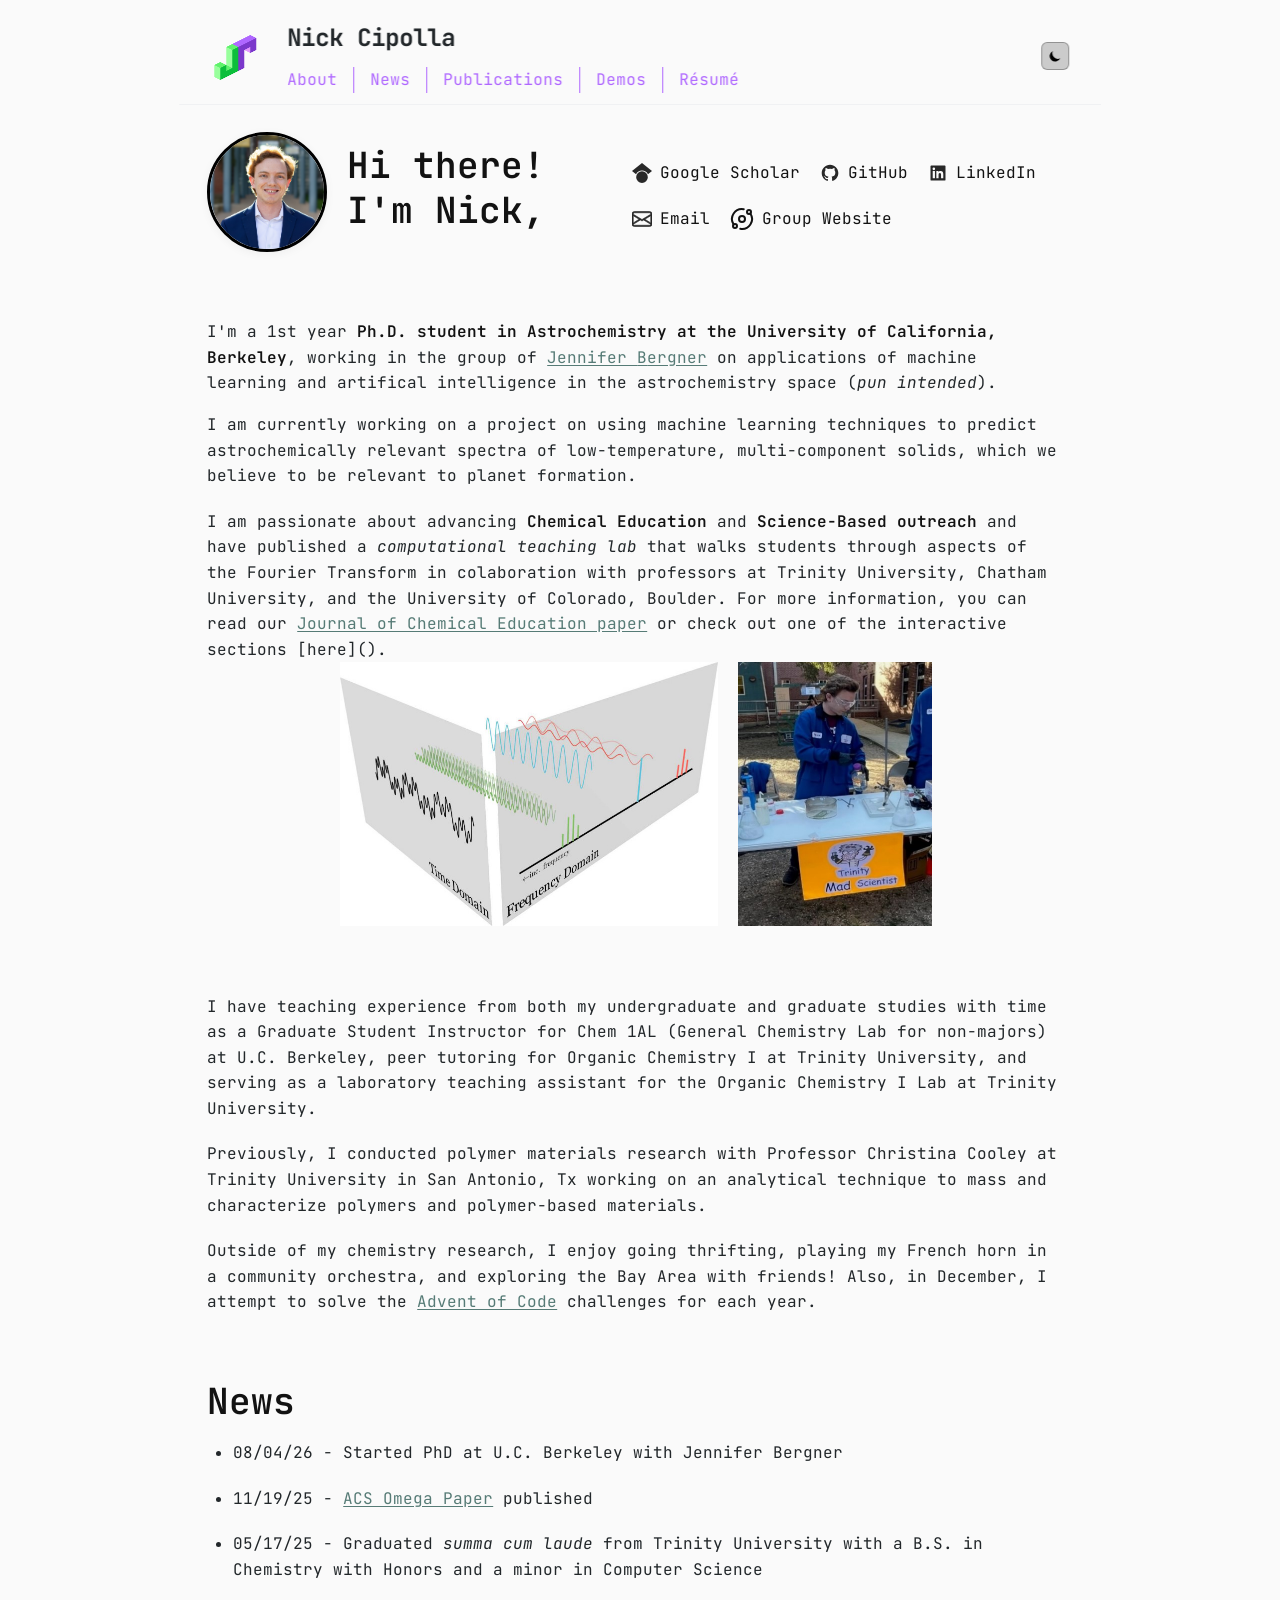
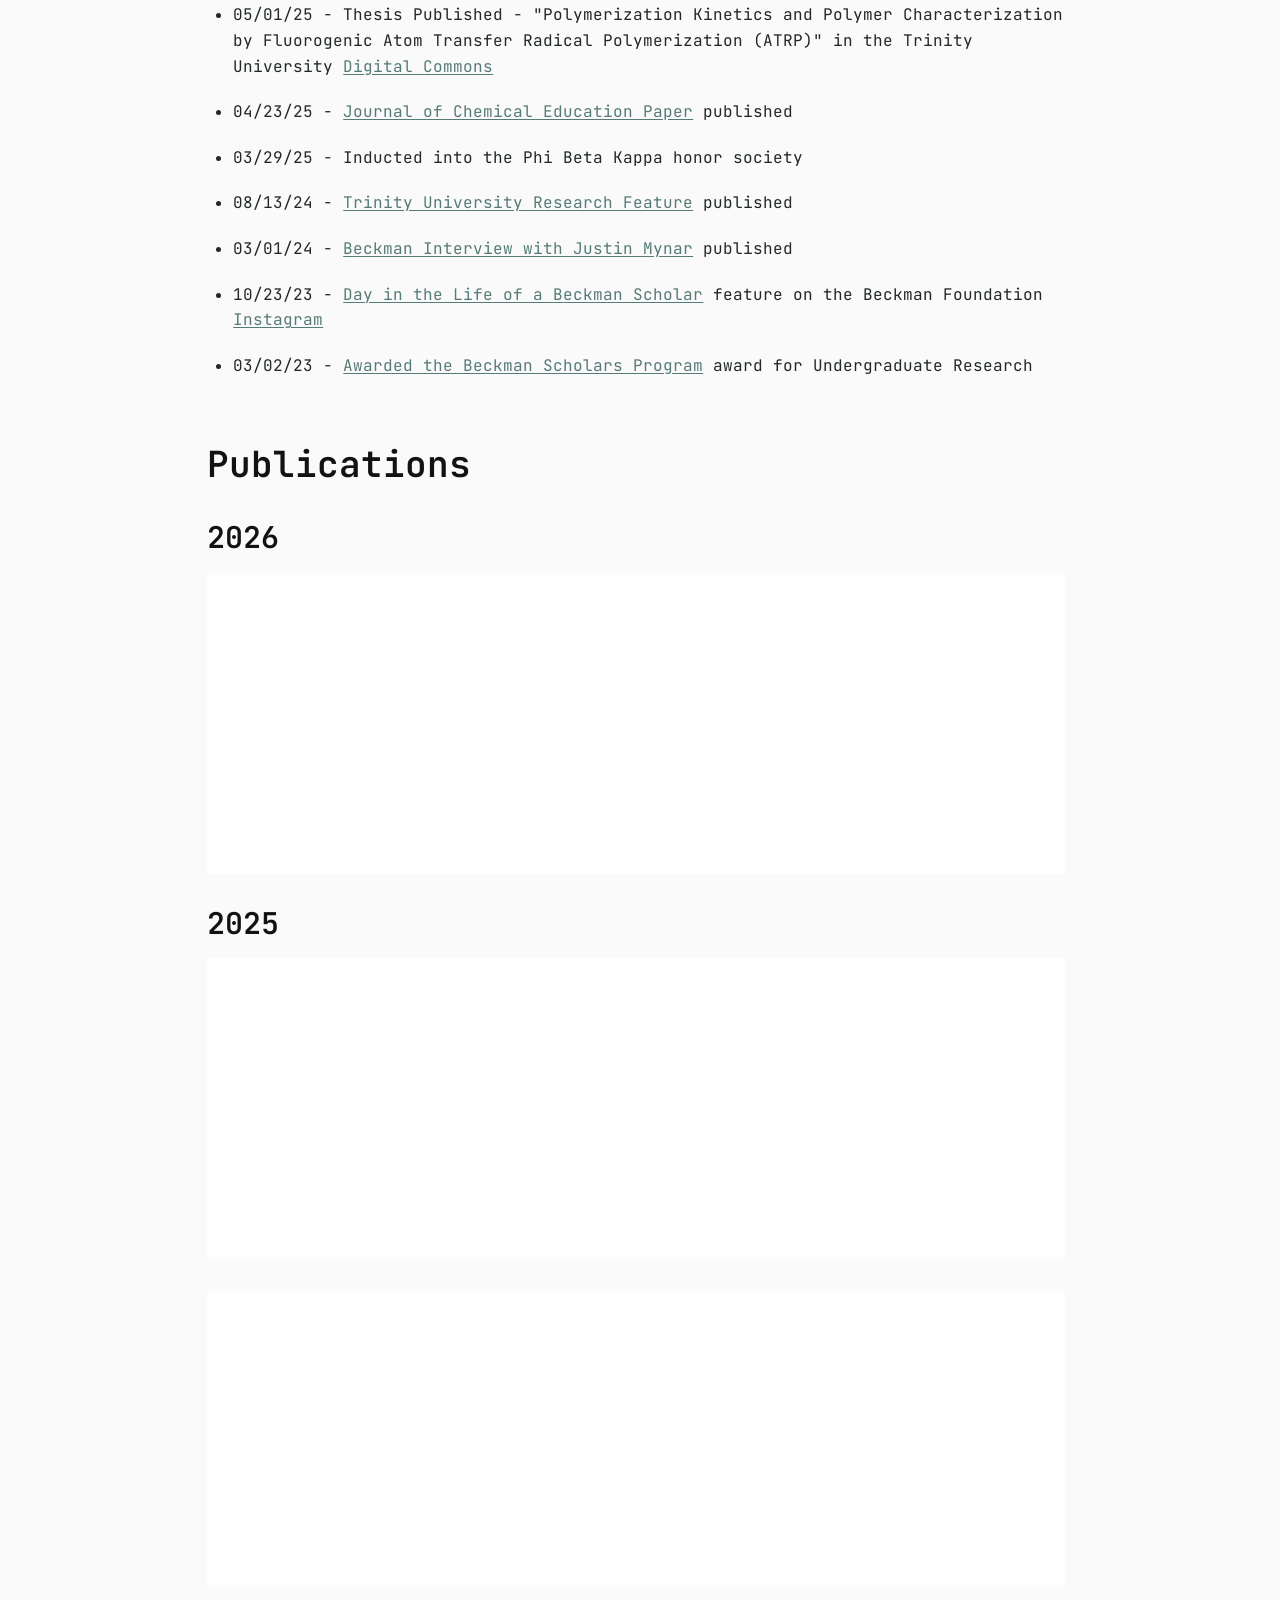
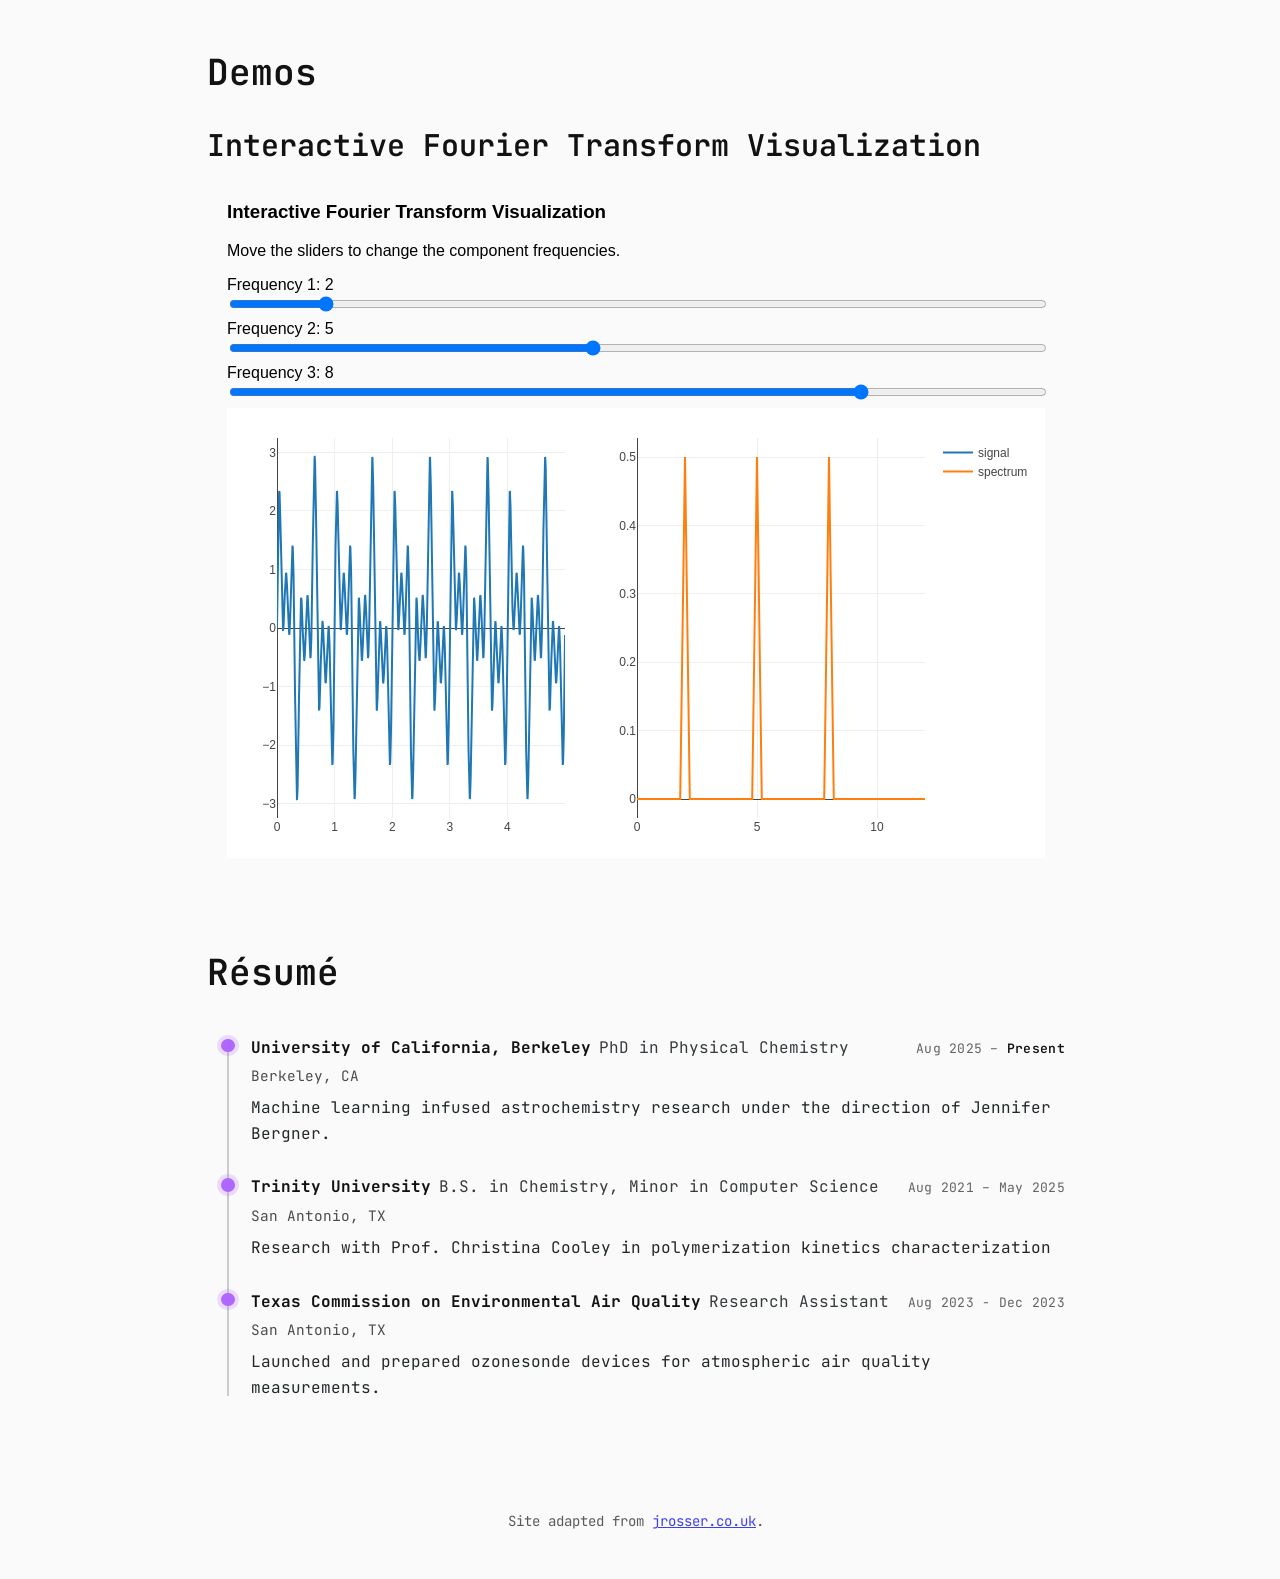
==== docs/index.html @ bd536adb "updating demo" ====
<!DOCTYPE html>
<html lang="en" class="scroll-smooth">
<head>
    <meta charset="UTF-8">
    <meta name="viewport" content="width=device-width, initial-scale=1.0">
    <title>N Cipolla - Portfolio</title>
    <meta name="description" content="PhD Student at UC Berkeley studying Astrochemistry with Machine Learning Applications">
    <link rel="icon" type="image/x-icon" href="assets/favicon.ico">
    <link rel="stylesheet" href="styles.css">
    <link href="https://fonts.googleapis.com/css2?family=JetBrains+Mono:wght@300;400;500;600;700&display=swap" rel="stylesheet">
    <script>
        (function() {
            try {
                var saved = localStorage.getItem('theme');
                var theme = saved === 'dark' || saved === 'light' ? saved : 'light';
                document.documentElement.setAttribute('data-theme', theme);
            } catch (e) {
                document.documentElement.setAttribute('data-theme', 'light');
            }
        })();
    </script>
</head>
<body class="bg-global-bg text-global-text antialiased">
    <!-- Fixed Header -->
    <header id="main-header" class="group">
        <div class="header-grid">
            <!-- Logo -->
            <a href="#" class="group header-logo flex items-center">
                    <svg aria-hidden="true" class="me-3 h-10 w-6 sm:me-3 sm:h-20 sm:w-12" fill="none" focusable="false" viewBox="0 0 800 800" xmlns="http://www.w3.org/2000/svg">
                        <title>Logo</title>
                        <g shape-rendering="crispEdges"><g><use xlink:href="#SvgjsSymbol1009" x="50" y="600" fill="#5ff26b"></use><use xlink:href="#SvgjsSymbol1010" x="50" y="600" fill="#98ff9c"></use><use xlink:href="#SvgjsSymbol1011" x="50" y="600" fill="#0cbe3b"></use></g><g><use xlink:href="#SvgjsSymbol1009" x="150" y="550" fill="#5ff26b"></use><use xlink:href="#SvgjsSymbol1010" x="150" y="550" fill="#98ff9c"></use><use xlink:href="#SvgjsSymbol1011" x="150" y="550" fill="#0cbe3b"></use></g><g><use xlink:href="#SvgjsSymbol1009" x="250" y="500" fill="#5ff26b"></use><use xlink:href="#SvgjsSymbol1010" x="250" y="500" fill="#98ff9c"></use><use xlink:href="#SvgjsSymbol1011" x="250" y="500" fill="#0cbe3b"></use></g><g><use xlink:href="#SvgjsSymbol1009" x="350" y="450" fill="#5ff26b"></use><use xlink:href="#SvgjsSymbol1010" x="350" y="450" fill="#98ff9c"></use><use xlink:href="#SvgjsSymbol1011" x="350" y="450" fill="#0cbe3b"></use></g><g><use xlink:href="#SvgjsSymbol1009" x="350" y="350" fill="#5ff26b"></use><use xlink:href="#SvgjsSymbol1010" x="350" y="350" fill="#98ff9c"></use><use xlink:href="#SvgjsSymbol1011" x="350" y="350" fill="#0cbe3b"></use></g><g><use xlink:href="#SvgjsSymbol1009" x="50" y="500" fill="#5ff26b"></use><use xlink:href="#SvgjsSymbol1010" x="50" y="500" fill="#98ff9c"></use><use xlink:href="#SvgjsSymbol1011" x="50" y="500" fill="#0cbe3b"></use></g><g><use xlink:href="#SvgjsSymbol1009" x="250" y="400" fill="#5ff26b"></use><use xlink:href="#SvgjsSymbol1010" x="250" y="400" fill="#98ff9c"></use><use xlink:href="#SvgjsSymbol1011" x="250" y="400" fill="#0cbe3b"></use></g><g><use xlink:href="#SvgjsSymbol1009" x="250" y="300" fill="#5ff26b"></use><use xlink:href="#SvgjsSymbol1010" x="250" y="300" fill="#98ff9c"></use><use xlink:href="#SvgjsSymbol1011" x="250" y="300" fill="#0cbe3b"></use></g><g><use xlink:href="#SvgjsSymbol1009" x="250" y="200" fill="#5ff26b"></use><use xlink:href="#SvgjsSymbol1010" x="250" y="200" fill="#98ff9c"></use><use xlink:href="#SvgjsSymbol1011" x="250" y="200" fill="#0cbe3b"></use></g><g><use xlink:href="#SvgjsSymbol1009" x="350" y="250" fill="#5ff26b"></use><use xlink:href="#SvgjsSymbol1010" x="350" y="250" fill="#98ff9c"></use><use xlink:href="#SvgjsSymbol1011" x="350" y="250" fill="#0cbe3b"></use></g><g><use xlink:href="#SvgjsSymbol1009" x="350" y="150" fill="#5ff26b"></use><use xlink:href="#SvgjsSymbol1010" x="350" y="150" fill="#98ff9c"></use><use xlink:href="#SvgjsSymbol1011" x="350" y="150" fill="#0cbe3b"></use></g><g><use xlink:href="#SvgjsSymbol1009" x="450" y="100" fill="#5ff26b"></use><use xlink:href="#SvgjsSymbol1010" x="450" y="100" fill="#98ff9c"></use><use xlink:href="#SvgjsSymbol1011" x="450" y="100" fill="#0cbe3b"></use></g><g><use xlink:href="#SvgjsSymbol1009" x="550" y="50" fill="#5ff26b"></use><use xlink:href="#SvgjsSymbol1010" x="550" y="50" fill="#98ff9c"></use><use xlink:href="#SvgjsSymbol1011" x="550" y="50" fill="#0cbe3b"></use></g><g><use xlink:href="#SvgjsSymbol1009" x="550" y="150" fill="#5ff26b"></use><use xlink:href="#SvgjsSymbol1010" x="550" y="150" fill="#98ff9c"></use><use xlink:href="#SvgjsSymbol1011" x="550" y="150" fill="#0cbe3b"></use></g><g><use xlink:href="#SvgjsSymbol1009" x="250" y="500" fill="#5ff26b"></use><use xlink:href="#SvgjsSymbol1010" x="250" y="500" fill="#98ff9c"></use><use xlink:href="#SvgjsSymbol1011" x="250" y="500" fill="#0cbe3b"></use></g><g><use xlink:href="#SvgjsSymbol1009" x="250" y="400" fill="#5ff26b"></use><use xlink:href="#SvgjsSymbol1010" x="250" y="400" fill="#98ff9c"></use><use xlink:href="#SvgjsSymbol1011" x="250" y="400" fill="#0cbe3b"></use></g><g><use xlink:href="#SvgjsSymbol1009" x="250" y="300" fill="#5ff26b"></use><use xlink:href="#SvgjsSymbol1010" x="250" y="300" fill="#98ff9c"></use><use xlink:href="#SvgjsSymbol1011" x="250" y="300" fill="#0cbe3b"></use></g><g><use xlink:href="#SvgjsSymbol1009" x="250" y="200" fill="#5ff26b"></use><use xlink:href="#SvgjsSymbol1010" x="250" y="200" fill="#98ff9c"></use><use xlink:href="#SvgjsSymbol1011" x="250" y="200" fill="#0cbe3b"></use></g><g><use xlink:href="#SvgjsSymbol1009" x="150" y="550" fill="#5ff26b"></use><use xlink:href="#SvgjsSymbol1010" x="150" y="550" fill="#98ff9c"></use><use xlink:href="#SvgjsSymbol1011" x="150" y="550" fill="#0cbe3b"></use></g><g><use xlink:href="#SvgjsSymbol1009" x="50" y="600" fill="#5ff26b"></use><use xlink:href="#SvgjsSymbol1010" x="50" y="600" fill="#98ff9c"></use><use xlink:href="#SvgjsSymbol1011" x="50" y="600" fill="#0cbe3b"></use></g><g><use xlink:href="#SvgjsSymbol1009" x="50" y="500" fill="#5ff26b"></use><use xlink:href="#SvgjsSymbol1010" x="50" y="500" fill="#98ff9c"></use><use xlink:href="#SvgjsSymbol1011" x="50" y="500" fill="#0cbe3b"></use></g><g><use xlink:href="#SvgjsSymbol1009" x="550" y="150" fill="#af67ff"></use><use xlink:href="#SvgjsSymbol1010" x="550" y="150" fill="#e497ff"></use><use xlink:href="#SvgjsSymbol1011" x="550" y="150" fill="#7b38cb"></use></g><g><use xlink:href="#SvgjsSymbol1009" x="350" y="450" fill="#af67ff"></use><use xlink:href="#SvgjsSymbol1010" x="350" y="450" fill="#e497ff"></use><use xlink:href="#SvgjsSymbol1011" x="350" y="450" fill="#7b38cb"></use></g><g><use xlink:href="#SvgjsSymbol1009" x="350" y="350" fill="#af67ff"></use><use xlink:href="#SvgjsSymbol1010" x="350" y="350" fill="#e497ff"></use><use xlink:href="#SvgjsSymbol1011" x="350" y="350" fill="#7b38cb"></use></g><g><use xlink:href="#SvgjsSymbol1009" x="350" y="250" fill="#af67ff"></use><use xlink:href="#SvgjsSymbol1010" x="350" y="250" fill="#e497ff"></use><use xlink:href="#SvgjsSymbol1011" x="350" y="250" fill="#7b38cb"></use></g><g><use xlink:href="#SvgjsSymbol1009" x="350" y="150" fill="#af67ff"></use><use xlink:href="#SvgjsSymbol1010" x="350" y="150" fill="#e497ff"></use><use xlink:href="#SvgjsSymbol1011" x="350" y="150" fill="#7b38cb"></use></g><g><use xlink:href="#SvgjsSymbol1009" x="450" y="100" fill="#af67ff"></use><use xlink:href="#SvgjsSymbol1010" x="450" y="100" fill="#e497ff"></use><use xlink:href="#SvgjsSymbol1011" x="450" y="100" fill="#7b38cb"></use></g><g><use xlink:href="#SvgjsSymbol1009" x="550" y="50" fill="#af67ff"></use><use xlink:href="#SvgjsSymbol1010" x="550" y="50" fill="#e497ff"></use><use xlink:href="#SvgjsSymbol1011" x="550" y="50" fill="#7b38cb"></use></g><g><use xlink:href="#SvgjsSymbol1009" x="450" y="100" fill="#af67ff"></use><use xlink:href="#SvgjsSymbol1010" x="450" y="100" fill="#e497ff"></use><use xlink:href="#SvgjsSymbol1011" x="450" y="100" fill="#7b38cb"></use></g><g><use xlink:href="#SvgjsSymbol1009" x="350" y="150" fill="#af67ff"></use><use xlink:href="#SvgjsSymbol1010" x="350" y="150" fill="#e497ff"></use><use xlink:href="#SvgjsSymbol1011" x="350" y="150" fill="#7b38cb"></use></g><g><use xlink:href="#SvgjsSymbol1009" x="250" y="500" fill="#5ff26b"></use><use xlink:href="#SvgjsSymbol1010" x="250" y="500" fill="#98ff9c"></use><use xlink:href="#SvgjsSymbol1011" x="250" y="500" fill="#0cbe3b"></use></g><g><use xlink:href="#SvgjsSymbol1009" x="250" y="400" fill="#5ff26b"></use><use xlink:href="#SvgjsSymbol1010" x="250" y="400" fill="#98ff9c"></use><use xlink:href="#SvgjsSymbol1011" x="250" y="400" fill="#0cbe3b"></use></g><g><use xlink:href="#SvgjsSymbol1009" x="250" y="300" fill="#5ff26b"></use><use xlink:href="#SvgjsSymbol1010" x="250" y="300" fill="#98ff9c"></use><use xlink:href="#SvgjsSymbol1011" x="250" y="300" fill="#0cbe3b"></use></g><g><use xlink:href="#SvgjsSymbol1009" x="250" y="200" fill="#5ff26b"></use><use xlink:href="#SvgjsSymbol1010" x="250" y="200" fill="#98ff9c"></use><use xlink:href="#SvgjsSymbol1011" x="250" y="200" fill="#0cbe3b"></use></g><g><use xlink:href="#SvgjsSymbol1009" x="150" y="550" fill="#5ff26b"></use><use xlink:href="#SvgjsSymbol1010" x="150" y="550" fill="#98ff9c"></use><use xlink:href="#SvgjsSymbol1011" x="150" y="550" fill="#0cbe3b"></use></g><g><use xlink:href="#SvgjsSymbol1009" x="50" y="600" fill="#5ff26b"></use><use xlink:href="#SvgjsSymbol1010" x="50" y="600" fill="#98ff9c"></use><use xlink:href="#SvgjsSymbol1011" x="50" y="600" fill="#0cbe3b"></use></g><g><use xlink:href="#SvgjsSymbol1009" x="50" y="500" fill="#5ff26b"></use><use xlink:href="#SvgjsSymbol1010" x="50" y="500" fill="#98ff9c"></use><use xlink:href="#SvgjsSymbol1011" x="50" y="500" fill="#0cbe3b"></use></g></g><symbol id="SvgjsSymbol1000"><polygon points="0,12.5 25,0 50,12.5 25,25"></polygon></symbol><symbol id="SvgjsSymbol1001"><polygon points="0,12.5 25,25 25,50 0,37.5"></polygon></symbol><symbol id="SvgjsSymbol1002"><polygon points="25,25 50,12.5 50,37.5 25,50"></polygon></symbol><g></g><symbol id="SvgjsSymbol1003"><polygon points="0,37.5 75,0 150,37.5 75,75"></polygon></symbol><symbol id="SvgjsSymbol1004"><polygon points="0,37.5 75,75 75,150 0,112.5"></polygon></symbol><symbol id="SvgjsSymbol1005"><polygon points="75,75 150,37.5 150,112.5 75,150"></polygon></symbol><symbol id="SvgjsSymbol1006"><polygon points="0,43.75 87.5,0 175,43.75 87.5,87.5"></polygon></symbol><symbol id="SvgjsSymbol1007"><polygon points="0,43.75 87.5,87.5 87.5,175 0,131.25"></polygon></symbol><symbol id="SvgjsSymbol1008"><polygon points="87.5,87.5 175,43.75 175,131.25 87.5,175"></polygon></symbol><symbol id="SvgjsSymbol1009"><polygon points="0,50 100,0 200,50 100,100"></polygon></symbol><symbol id="SvgjsSymbol1010"><polygon points="0,50 100,100 100,200 0,150"></polygon></symbol><symbol id="SvgjsSymbol1011"><polygon points="100,100 200,50 200,150 100,200"></polygon></symbol>
                    </svg>
            </a>

            <!-- Title -->
            <div class="header-title">
                <span class="text-xl font-bold sm:text-2xl">Nick Cipolla</span>
            </div>

            <!-- Desktop Navigation -->
            <nav class="mobile-nav-menu header-nav sm:flex sm:flex-row sm:items-center" id="navigation-menu">
                <a href="#about">About</a>
                <a href="#news">News</a>
                <a href="#publications">Publications</a>
                <a href="#demos">Demos</a>
                <a href="#resume">Résumé</a>
            </nav>

            <!-- Controls -->
            <div class="header-controls flex items-center gap-3">
                <!-- Theme Toggle -->
                <button id="theme-toggle" class="flex h-7 w-7 items-center justify-center rounded-md border border-accent-2/20 bg-accent-2/10 p-1 transition-colors hover:bg-accent-2/20" aria-label="Switch to dark theme">
                    <svg class="sun-icon h-4 w-4" fill="currentColor" viewBox="0 0 20 20">
                        <path fill-rule="evenodd" d="M10 2a1 1 0 011 1v1a1 1 0 11-2 0V3a1 1 0 011-1zm4 8a4 4 0 11-8 0 4 4 0 018 0zm-.464 4.95l.707.707a1 1 0 001.414-1.414l-.707-.707a1 1 0 00-1.414 1.414zm2.12-10.607a1 1 0 010 1.414l-.706.707a1 1 0 11-1.414-1.414l.707-.707a1 1 0 011.414 0zM17 11a1 1 0 100-2h-1a1 1 0 100 2h1zm-7 4a1 1 0 011 1v1a1 1 0 11-2 0v-1a1 1 0 011-1zM5.05 6.464A1 1 0 106.465 5.05l-.708-.707a1 1 0 00-1.414 1.414l.707.707zm1.414 8.486l-.707.707a1 1 0 01-1.414-1.414l.707-.707a1 1 0 011.414 1.414zM4 11a1 1 0 100-2H3a1 1 0 000 2h1z" clip-rule="evenodd"></path>
                    </svg>
                    <svg class="moon-icon h-4 w-4" fill="currentColor" viewBox="0 0 20 20">
                        <path d="M17.293 13.293A8 8 0 016.707 2.707a8.001 8.001 0 1010.586 10.586z"></path>
                    </svg>
                </button>

                <!-- Mobile Menu Toggle -->
                <button id="toggle-navigation-menu" class="flex h-7 w-7 items-center justify-center rounded-md border border-accent-2/20 bg-accent-2/10 p-1 transition-colors hover:bg-accent-2/20 sm:hidden" aria-expanded="false" aria-label="Toggle navigation menu">
                    <svg class="h-4 w-4" fill="none" stroke="currentColor" viewBox="0 0 24 24">
                        <path stroke-linecap="round" stroke-linejoin="round" stroke-width="2" d="M4 6h16M4 12h16M4 18h16"></path>
                    </svg>
                    <svg class="h-4 w-4" fill="none" stroke="currentColor" viewBox="0 0 24 24">
                        <path stroke-linecap="round" stroke-linejoin="round" stroke-width="2" d="M6 18L18 6M6 6l12 12"></path>
                    </svg>
                </button>
            </div>
        </div>
    </header>

    <!-- Main Content -->
    <main class="mx-auto max-w-3xl px-4 sm:px-8">
        <!-- About Section -->
        <section id="about" class="mb-16">
            <div class="prose" id="about-content">
                <div class="loading-spinner">Loading about content...</div>
            </div>
        </section>

        <!-- News Section -->
        <section id="news" class="mb-16">
            <div class="prose" id="news-content">
                <div class="loading-spinner">Loading news content...</div>
            </div>
        </section>

        <!-- Publications Section -->
        <section id="publications" class="mb-16">
            <div class="prose" id="publications-content">
                <div class="loading-spinner">Loading publications content...</div>
            </div>
        </section>

        <!-- Demos Section -->
        <section id="demos" class="mb-16">
            <div class="prose" id="demos-content">
                <div class="loading-spinner">Loading demos content...</div>
            </div>
        </section>

        <!-- Resources Section -->
        <!-- <section id="resources" class="mb-16">
            <div class="prose" id="resources-content">
                <div class="loading-spinner">Loading resources content...</div>
            </div>
        </section> -->

        <!-- Resume Section -->
        <section id="resume" class="mb-16">
            <div class="prose" id="resume-content">
                <div class="loading-spinner">Loading resume content...</div>
            </div>
        </section>
    </main>

    <!-- Footer -->
    <div class="mx-auto max-w-3xl px-4 sm:px-8 py-8 text-center text-sm opacity-75">
        <p>Site adapted from <a href="https://jrosser.co.uk/">jrosser.co.uk</a>.</p>
    </div>

    <script src="script.js"></script>
    <script>
    window.addEventListener("message", (e) => {
    if (e.data && e.data.iframeHeight) {
        const iframe = document.querySelector("#demos-content iframe");
        if (iframe) iframe.style.height = e.data.iframeHeight + "px";
    }
    });
    </script>
</body>
</html>
---- docs/styles.css ----
/* Reset and base styles */
* {
    box-sizing: border-box;
}

html {
    color-scheme: light dark;
    scrollbar-gutter: stable;
    scroll-behavior: smooth;
}

/* CSS Custom Properties for theming */
:root {
    /* Light theme colors (inspired by astro-theme-cactus) */
    --color-global-bg: oklch(98.48% 0 0);
    --color-global-text: oklch(26.99% 0.0096 235.05);
    --color-link: oklch(55.44% 0.0431 185.69);
    --color-accent: #af67ff;
    --color-accent-2: oklch(18.15% 0 0);
    --color-quote: #af67ff;
    --color-border: #e5e7eb;
    --color-card-bg: rgba(255, 255, 255, 0.8);
    --color-shadow: rgba(0, 0, 0, 0.1);
}

/* Dark theme colors */
[data-theme="dark"] {
    --color-global-bg: oklch(23.64% 0.0045 248);
    --color-global-text: oklch(83.54% 0 264);
    --color-link: oklch(70.44% 0.1133 349);
    --color-accent: #5ff26b;
    --color-accent-2: oklch(94.66% 0 0);
    --color-quote: oklch(94.8% 0.106 136.49);
    --color-border: #374151;
    --color-card-bg: rgba(31, 41, 55, 0.8);
    --color-shadow: rgba(0, 0, 0, 0.3);
}

/* Base typography */
body {
    font-family: 'JetBrains Mono', 'Courier New', monospace;
    line-height: 1.6;
    margin: 0;
    padding: 0;
    background-color: var(--color-global-bg);
    color: var(--color-global-text);
    transition: opacity 0.2s ease;
    padding-top: 8rem; /* Increased to account for fixed header */
}

/* Responsive body padding */
@media (max-width: 640px) {
    body {
        padding-top: 5rem; /* Reduced padding on mobile */
    }
}

/* Utility classes matching astro-theme-cactus */
.bg-global-bg { background-color: var(--color-global-bg); }
.text-global-text { color: var(--color-global-text); }
.text-accent { color: var(--color-accent); }
.text-accent-2 { color: var(--color-accent-2); }

.mx-auto { margin-left: auto; margin-right: auto; }
.flex { display: flex; }
.flex-col { flex-direction: column; }
.flex-1 { flex: 1; }
.items-center { align-items: center; }
.justify-center { justify-content: center; }
.min-h-screen { min-height: 100vh; }
.max-w-3xl { max-width: 57.6rem; }
.px-4 { padding-left: 1rem; padding-right: 1rem; }
.px-8 { padding-left: 2rem; padding-right: 2rem; }
.pt-16 { padding-top: 4rem; }
.py-4 { padding-top: 1rem; padding-bottom: 1rem; }
.py-8 { padding-top: 2rem; padding-bottom: 2rem; }
.mb-8 { margin-bottom: 2rem; }
.mb-16 { margin-bottom: 4rem; }
.mb-28 { margin-bottom: 7rem; }
.me-3 { margin-inline-end: 0.75rem; }
.me-4 { margin-inline-end: 1rem; }
.ms-auto { margin-inline-start: auto; }
.mt-auto { margin-top: auto; }
.h-4 { height: 1rem; }
.w-4 { width: 1rem; }
.h-7 { height: 1.75rem; }
.w-7 { width: 1.75rem; }
.h-10 { height: 2.5rem; }
.w-6 { width: 1.5rem; }
.text-sm { font-size: 0.875rem; }
.text-xl { font-size: 1.25rem; }
.text-2xl { font-size: 1.5rem; }
.font-normal { font-weight: 400; }
.font-bold { font-weight: 700; }
.font-mono { font-family: 'JetBrains Mono', 'Courier New', monospace; }
.antialiased { -webkit-font-smoothing: antialiased; -moz-osx-font-smoothing: grayscale; }
.scroll-smooth { scroll-behavior: smooth; }
.relative { position: relative; }
.absolute { position: absolute; }
.hidden { display: none; }
.rounded-md { border-radius: 0.375rem; }
.shadow { box-shadow: 0 1px 3px 0 var(--color-shadow), 0 1px 2px -1px var(--color-shadow); }
.backdrop-blur-sm { backdrop-filter: blur(4px); }
.underline { text-decoration: underline; }
.underline-offset-2 { text-underline-offset: 2px; }
.grayscale { filter: grayscale(100%); }
.opacity-75 { opacity: 0.75; }
.text-center { text-align: center; }
.text-xs { font-size: 0.75rem; }

/* Responsive utilities */
@media (min-width: 640px) {
    .sm\:px-8 { padding-left: 2rem; padding-right: 2rem; }
    .sm\:flex { display: flex; }
    .sm\:flex-row { flex-direction: row; }
    .sm\:flex-col { flex-direction: column; }
    .sm\:items-center { align-items: center; }
    .sm\:invisible { visibility: hidden; }
    .sm\:hidden { display: none; }
    .sm\:static { position: static; }
    .sm\:relative { position: relative; }
    .sm\:absolute { position: absolute; }
    .sm\:z-auto { z-index: auto; }
    .sm\:mt-1 { margin-top: 0.25rem; }
    .sm\:me-0 { margin-inline-end: 0; }
    .sm\:py-0 { padding-top: 0; padding-bottom: 0; }
    .sm\:h-20 { height: 5rem; }
    .sm\:w-12 { width: 3rem; }
    .sm\:text-2xl { font-size: 1.5rem; }
    .sm\:ps-18 { padding-inline-start: 4.5rem; }
    .sm\:-ms-4 { margin-inline-start: -1rem; }
    .sm\:divide-accent > :not([hidden]) ~ :not([hidden]) { 
        border-inline-start-width: 1px; 
        border-color: var(--color-accent); 
    }
    .sm\:rounded-none { border-radius: 0; }
    .sm\:bg-transparent { background-color: transparent; }
    .sm\:shadow-none { box-shadow: none; }
    .sm\:backdrop-blur-none { backdrop-filter: none; }
}

/* Screen reader only */
.sr-only {
    position: absolute;
    width: 1px;
    height: 1px;
    padding: 0;
    margin: -1px;
    overflow: hidden;
    clip: rect(0, 0, 0, 0);
    white-space: nowrap;
    border-width: 0;
}

.focus\:not-sr-only:focus {
    position: static;
    width: auto;
    height: auto;
    padding: 0;
    margin: 0;
    overflow: visible;
    clip: auto;
    white-space: normal;
}

/* Custom component styles */
.title {
    color: var(--color-accent-2);
    font-size: 1.5rem;
    font-weight: 600;
    margin-bottom: 2rem;
}

.cactus-link {
    color: var(--color-link);
    text-decoration: underline;
    text-underline-offset: 2px;
    transition: opacity 0.2s ease;
}

.cactus-link:hover {
    text-decoration-thickness: 2px;
}

/* Hover color for individual 'b'/'B' letters */
.hover-b {
    transition: color 0.15s ease;
}
.hover-b:hover {
    color: #ffd400; /* yellow */
}

/* Flying bee emoji created on clicking a 'b' */
.flying-bee {
    position: fixed;
    z-index: 9999;
    pointer-events: none;
    font-size: 1.2em;
    line-height: 1;
    will-change: transform, opacity;
    animation: bee-fly 3s cubic-bezier(0.25, 0.46, 0.45, 0.94) forwards;
}

@keyframes bee-fly {
    0% {
        transform: translate(0, 0) rotate(0deg);
        opacity: 1;
    }
    20% {
        transform: translate(calc(var(--dx) * 0.2), calc(var(--dy) * 0.2)) rotate(90deg);
    }
    40% {
        transform: translate(calc(var(--dx) * 0.4 + 6px), calc(var(--dy) * 0.4 - 4px)) rotate(180deg);
    }
    60% {
        transform: translate(calc(var(--dx) * 0.6 - 4px), calc(var(--dy) * 0.6 + 6px)) rotate(270deg);
    }
    80% {
        transform: translate(calc(var(--dx) * 0.8 + 3px), calc(var(--dy) * 0.8 - 3px)) rotate(360deg);
    }
    100% {
        transform: translate(var(--dx), var(--dy)) rotate(450deg);
        opacity: 0;
    }
}

@media (prefers-reduced-motion: reduce) {
    .flying-bee {
        animation: bee-fade 250ms ease-out forwards;
    }
    @keyframes bee-fade {
        to { opacity: 0; }
    }
}

/* Header styles */
#main-header {
    position: fixed;
    top: 0;
    left: 50%;
    transform: translateX(-50%);
    max-width: 57.6rem; /* Same as max-w-3xl */
    width: 100%;
    background-color: color-mix(in srgb, var(--color-global-bg) 95%, transparent);
    backdrop-filter: blur(12px);
    -webkit-backdrop-filter: blur(12px);
    border-bottom: 1px solid color-mix(in srgb, var(--color-border) 50%, transparent);
    z-index: 100;
    padding: 1rem 1rem 0.5rem 1rem; /* Match main content px-4 */
}



/* Header grid layout */
.header-grid {
    display: grid;
    grid-template-columns: auto 1fr minmax(0, auto);
    grid-template-rows: auto auto;
    grid-template-areas:
        "logo title controls"
        "logo nav controls";
    align-items: center;
    column-gap: 1rem;
}

.header-logo { grid-area: logo; align-self: center; }
.header-title { grid-area: title; align-self: center; }
.header-nav { grid-area: nav; align-self: center; }
.header-controls { 
    grid-area: controls; 
    justify-self: end; 
    max-width: 100%; 
    overflow: hidden;
    display: flex;
    align-items: center;
    gap: 0.75rem;
}

/* Nav links now centered with title - no additional margin needed */

@media (min-width: 640px) {
    #main-header {
        padding: 1rem 2rem 0.5rem 2rem; /* Match main content sm:px-8 */
    }
}

.group:hover .grayscale {
    filter: none;
}

/* Make logo clickable with cursor pointer and subtle hover effect */
#main-header a[href="#"] {
    cursor: pointer;
    transition: opacity 0.2s ease;
}

#main-header a[href="#"]:hover svg {
    transform: scale(1.05);
    transition: opacity 0.2s ease;
}

#main-header a[href="#"]:focus-visible {
    outline: 2px solid var(--color-accent);
    outline-offset: 4px;
    border-radius: 4px;
}

/* Navigation styles - Desktop */
.mobile-nav-menu {
    /* Desktop styles */
    display: flex;
    flex-direction: row;
    align-items: center;
    gap: 0;
    position: static;
    background: transparent;
    margin-top: 0.25rem;
    margin-left: -1rem;
}

.mobile-nav-menu > a {
    padding: 0 1rem;
    border-left: 1px solid var(--color-accent);
    color: var(--color-accent);
    text-decoration: none;
    transition: opacity 0.2s ease;
}

.mobile-nav-menu > a:first-child {
    border-left: none;
}

.mobile-nav-menu > a:hover {
    text-decoration: underline;
    text-underline-offset: 2px;
}

/* Mobile navigation - completely override everything */
@media (max-width: 640px) {
    .mobile-nav-menu {
        position: fixed !important;
        top: 0 !important;
        left: 0 !important;
        right: 0 !important;
        bottom: 0 !important;
        width: 100vw !important;
        height: 100vh !important;
        background-color: color-mix(in srgb, var(--color-global-bg) 98%, transparent) !important;
        backdrop-filter: blur(20px) !important;
        -webkit-backdrop-filter: blur(20px) !important;
        z-index: 150 !important;
        display: none !important;
        flex-direction: column !important;
        justify-content: center !important;
        align-items: center !important;
        gap: 2rem !important;
        padding: 2rem !important;
        border: none !important;
        border-radius: 0 !important;
        box-shadow: none !important;
        margin: 0 !important;
        transform: none !important;
        inset: 0 !important;
    }
    
    .mobile-nav-menu > a {
        font-size: 1.5rem !important;
        padding: 1rem 2rem !important;
        border-radius: 0.5rem !important;
        transition: opacity 0.2s ease !important;
        text-align: center !important;
        min-width: 200px !important;
        background-color: color-mix(in srgb, var(--color-accent) 10%, transparent) !important;
        border: 1px solid var(--color-accent) !important;
        color: var(--color-accent) !important;
        text-decoration: none !important;
        display: block !important;
        margin: 0 !important;
    }
    
    .mobile-nav-menu > a:hover {
        background-color: var(--color-accent) !important;
        color: var(--color-global-bg) !important;
        transform: translateY(-2px) !important;
        box-shadow: 0 4px 12px color-mix(in srgb, var(--color-accent) 30%, transparent) !important;
        text-decoration: none !important;
    }
}

iframe{
border-radius:10px;
border:1px solid var(--border);
}

/* Show mobile menu when menu-open class is present */
.group.menu-open .mobile-nav-menu {
    display: flex !important;
    z-index: 150 !important;
}

/* Mobile menu button improvements */
#toggle-navigation-menu {
    z-index: 200; /* Highest z-index to stay above menu */
    position: relative;
    background-color: color-mix(in srgb, var(--color-accent-2) 10%, transparent);
    border-radius: 0.375rem;
    border: 1px solid color-mix(in srgb, var(--color-accent-2) 20%, transparent);
    transition: opacity 0.2s ease;
}

#toggle-navigation-menu:hover {
    background-color: color-mix(in srgb, var(--color-accent-2) 20%, transparent);
    transform: scale(1.05);
}

/* Hamburger icon sizing and toggling */
#toggle-navigation-menu svg {
    width: 24px;
    height: 24px;
    transition: opacity 0.2s ease;
}

#toggle-navigation-menu[aria-expanded="false"] svg:first-of-type { display: block; opacity: 1; }
#toggle-navigation-menu[aria-expanded="false"] svg:last-of-type  { display: none;  opacity: 0; }

#toggle-navigation-menu[aria-expanded="true"]  svg:first-of-type { display: none;  opacity: 0; }
#toggle-navigation-menu[aria-expanded="true"]  svg:last-of-type  { display: block; opacity: 1; }

/* Theme toggle styles */
#theme-toggle {
    background-color: color-mix(in srgb, var(--color-accent-2) 20%, transparent);
    border: 1px solid color-mix(in srgb, var(--color-accent-2) 30%, transparent);
    transition: opacity 0.2s ease;
    z-index: 50;
    position: relative;
}

#theme-toggle:hover {
    background-color: color-mix(in srgb, var(--color-accent-2) 30%, transparent);
    transform: scale(1.05);
}

/* Theme icon visibility */
[data-theme="dark"] .sun-icon {
    display: block;
}

[data-theme="dark"] .moon-icon {
    display: none;
}

[data-theme="light"] .sun-icon {
    display: none;
}

[data-theme="light"] .moon-icon {
    display: block;
}

:root .sun-icon {
    display: none;
}

:root .moon-icon {
    display: block;
}

/* Prose styles (typography) */
.prose {
    color: var(--color-global-text);
    max-width: none; /* Allow prose to use full container width */
}

.prose h1, .prose h2, .prose h3, .prose h4, .prose h5, .prose h6 {
    color: var(--color-accent-2);
    font-weight: 600;
    line-height: 1.25;
    margin-top: 2rem;
    margin-bottom: 1rem;
}

.prose h1 { font-size: 2.25rem; }
.prose h2 { font-size: 1.875rem; }
.prose h3 { font-size: 1.5rem; }
.prose h4 { font-size: 1.25rem; }

.prose p {
    margin-bottom: 1.25rem;
}

.prose ul, .prose ol {
    margin-bottom: 1.25rem;
    padding-left: 1.625rem;
}

.prose li {
    margin-bottom: 0.5rem;
}

.prose a {
    color: var(--color-link);
    text-decoration: underline;
    text-underline-offset: 2px;
}

.prose a:hover {
    text-decoration-thickness: 2px;
}

/* About section layout */
.about-header {
    display: flex;
    align-items: center;
    gap: 1.25rem;
    flex-wrap: nowrap;
    margin-top: 0.25rem;
    margin-bottom: 1rem;
}

.about-avatar {
    width: 120px;
    height: 120px;
    border-radius: 9999px;
    object-fit: cover;
    flex-shrink: 0;
    border: 2px solid var(--color-border);
    box-shadow: 0 2px 10px color-mix(in srgb, var(--color-shadow) 50%, transparent);
    background-color: var(--color-border);
}

.about-header-content {
    display: flex;
    flex-direction: column;
    gap: 0.25rem;
}

/* Reduce default heading top margin inside about header to better center with avatar */
.about-header .title {
    margin-top: 0;
    margin-bottom: 0.5rem;
}

@media (max-width: 640px) {
    .about-header {
        flex-direction: column;
        align-items: center;
        text-align: center;
    }
    .about-avatar {
        width: 88px;
        height: 88px;
        margin-top: 1.5rem; /* Add padding above the avatar on mobile */
    }
    .about-header-content {
        align-items: center;
    }
}

.prose strong {
    color: var(--color-accent-2);
    font-weight: 600;
}

.prose code {
    background-color: color-mix(in srgb, var(--color-accent-2) 10%, transparent);
    border: 1px dotted #666;
    border-radius: 2px;
    padding: 0.125rem 0.25rem;
    font-size: 0.875rem;
}

.prose blockquote {
    border-left: 4px solid var(--color-accent);
    padding-left: 1rem;
    margin-left: 0;
    font-style: italic;
    color: var(--color-quote);
}

/* Project grid */
.project-grid {
    display: grid;
    gap: 2rem;
    margin-top: 2rem;
}

@media (min-width: 768px) {
    .project-grid {
        grid-template-columns: repeat(auto-fit, minmax(300px, 1fr));
    }
}

.project-card {
    background-color: var(--color-card-bg);
    border: 1px solid var(--color-border);
    border-radius: 0.5rem;
    padding: 1.5rem;
    backdrop-filter: blur(8px);
    transition: opacity 0.2s ease;
}

.project-card:hover {
    transform: translateY(-2px);
    box-shadow: 0 4px 12px var(--color-shadow);
}

.project-card h3 {
    margin-top: 0;
    margin-bottom: 1rem;
    color: var(--color-accent-2);
}

.project-card p {
    margin-bottom: 1.5rem;
    color: var(--color-global-text);
}

.project-links {
    display: flex;
    gap: 1rem;
}

.project-links a {
    padding: 0.5rem 1rem;
    border: 1px solid var(--color-accent);
    border-radius: 0.25rem;
    text-decoration: none;
    transition: opacity 0.2s ease;
}

.project-links a:hover {
    background-color: var(--color-accent);
    color: var(--color-global-bg);
}

/* Contact links */
.contact-links {
    display: flex;
    flex-wrap: wrap;
    gap: 1rem;
    margin-top: 2rem;
}

.contact-links a {
    display: inline-flex;
    align-items: center;
    padding: 0.75rem 1.5rem;
    background-color: var(--color-card-bg);
    border: 1px solid var(--color-border);
    border-radius: 0.5rem;
    text-decoration: none;
    transition: opacity 0.2s ease;
}

.contact-links a:hover {
    background-color: var(--color-accent);
    color: var(--color-global-bg);
    transform: translateY(-1px);
}

/* Smooth transitions */
* {
    transition: opacity 0.2s ease;
}

/* Focus styles for accessibility: only show on keyboard navigation */
a:focus,
button:focus {
    outline: none;
}
a:focus-visible,
button:focus-visible {
    outline: 2px solid var(--color-accent);
    outline-offset: 2px;
}

/* Scroll margin for anchor links */
:target {
    scroll-margin-top: 8rem; /* Increased to account for fixed header */
}

@media (max-width: 640px) {
    :target {
        scroll-margin-top: 5rem; /* Reduced for mobile */
    }
}

/* Responsive typography */
@media (max-width: 640px) {
    .title {
        font-size: 1.25rem;
    }
    
    .prose h1 { font-size: 1.875rem; }
    .prose h2 { font-size: 1.5rem; }
    .prose h3 { font-size: 1.25rem; }
    
    .contact-links {
        flex-direction: column;
    }
    
    .project-links {
        flex-direction: column;
    }
    
    /* Mobile header adjustments */
    #main-header {
        /* Keep fixed position on mobile - removed position: relative override */
        z-index: 100; /* Ensure proper z-index on mobile */
    }
    
    /* Prevent body scroll when menu is open */
    body.menu-open {
        overflow: hidden;
        height: 100vh;
    }
    
    /* Logo and title spacing on mobile */
    #main-header .text-xl {
        font-size: 1.125rem;
    }
    
    /* Mobile menu animation */
    .mobile-nav-menu {
        animation: fadeInScale 0.3s cubic-bezier(0.4, 0, 0.2, 1);
    }
    
    .group.menu-open .mobile-nav-menu {
        animation: fadeInScale 0.3s cubic-bezier(0.4, 0, 0.2, 1);
    }
}

/* Menu animation keyframes */
@keyframes fadeInScale {
    0% {
        opacity: 0;
        transform: scale(0.95);
    }
    100% {
        opacity: 1;
        transform: scale(1);
    }
}

/* Touch-friendly improvements */
@media (max-width: 640px) {
    /* Collapse grid to a simple row on mobile; keep existing overlay menu */
    .header-grid {
        display: flex;
        align-items: center;
        justify-content: space-between;
        gap: 0.75rem;
        flex-wrap: nowrap;
    }

    .header-title { display: flex; align-items: center; flex: 1; min-width: 0; }
    .header-nav { display: none; }

    /* Adjust controls spacing on mobile */
    .header-controls {
        gap: 0.5rem;
        white-space: nowrap;
    }

    /* Add spacing after logo on mobile */
    .header-logo { margin-right: 0.5rem; }

    /* Enlarge hamburger icon visuals on mobile */
    #toggle-navigation-menu svg {
        width: 24px;
        height: 24px;
    }

    /* Larger touch targets */
    #theme-toggle,
    #toggle-navigation-menu {
        min-width: 44px;
        min-height: 44px;
        padding: 0.5rem;
    }
    
    /* Better touch feedback */
    #toggle-navigation-menu:active,
    #theme-toggle:active {
        transform: scale(0.95);
    }
    
    /* Improved header spacing on mobile */
    #main-header {
        /* Keep fixed positioning - only adjust padding */
        padding-bottom: 1rem;
        /* Remove margin-bottom since fixed headers don't need margin */
    }

    /* Reduce first section top padding to avoid excessive gap under fixed header */
    #about {
        padding-top: 1rem !important;
    }
    
    /* Better logo visibility and size */
    #main-header svg {
        filter: drop-shadow(0 2px 4px rgba(0, 0, 0, 0.1));
        height: 4rem !important; /* Increase from 3.5rem to 4rem */
        width: 2.4rem !important;  /* Increase from 2.1rem to 2.4rem, maintaining aspect ratio */
    }
}

/* Prevent text selection on interactive elements */
#toggle-navigation-menu,
#theme-toggle {
    -webkit-user-select: none;
    -moz-user-select: none;
    user-select: none;
    -webkit-tap-highlight-color: transparent;
}

/* Smooth transitions for better UX */
.mobile-nav-menu a {
    transition: opacity 0.2s ease;
}

/* Active navigation link styling */
@media (max-width: 640px) {
    .mobile-nav-menu a.active {
        background-color: var(--color-accent) !important;
        color: var(--color-global-bg) !important;
        border-color: var(--color-accent) !important;
        transform: translateY(-2px) !important;
        box-shadow: 0 4px 12px color-mix(in srgb, var(--color-accent) 30%, transparent) !important;
    }
}

@media (min-width: 640px) {
    .mobile-nav-menu a.active {
        background-color: transparent !important;
        color: var(--color-accent) !important;
        text-decoration: underline !important;
        text-underline-offset: 4px !important;
        /* Keep vertical dividers visible even when active */
        border-left: 1px solid var(--color-accent) !important;
    }
    .mobile-nav-menu a.active:first-child {
        border-left: none !important;
    }
}

/* Animation for theme transitions */
html {
    transition: opacity 0.2s ease;
}

/* Loading spinner */
.loading-spinner {
    display: flex;
    align-items: center;
    justify-content: center;
    padding: 2rem;
    color: var(--color-accent);
    font-style: italic;
}

.loading-spinner::after {
    content: '';
    width: 20px;
    height: 20px;
    margin-left: 10px;
    border: 2px solid var(--color-accent);
    border-top: 2px solid transparent;
    border-radius: 50%;
    animation: spin 1s linear infinite;
}

@keyframes spin {
    0% { transform: rotate(0deg); }
    100% { transform: rotate(360deg); }
}

/* Error message styling */
.error-message {
    padding: 1rem;
    background-color: color-mix(in srgb, #ef4444 10%, transparent);
    border: 1px solid #ef4444;
    border-radius: 0.5rem;
    color: #ef4444;
    text-align: center;
}

/* Custom scrollbar */
::-webkit-scrollbar {
    width: 8px;
}

::-webkit-scrollbar-track {
    background: var(--color-global-bg);
}

::-webkit-scrollbar-thumb {
    background: var(--color-accent);
    border-radius: 4px;
}

::-webkit-scrollbar-thumb:hover {
    background: var(--color-accent-2);
}

/* Publication card styles */
.publication-card {
    display: flex;
    background-color: var(--color-card-bg);
    border: 1px solid var(--color-border);
    border-radius: 0.75rem;
    padding: 1.5rem;
    margin-bottom: 2rem;
    backdrop-filter: blur(8px);
    transition: opacity 0.2s ease;
    gap: 1.5rem;
}

.publication-card:hover {
    transform: translateY(-2px);
    box-shadow: 0 8px 25px var(--color-shadow);
}

.publication-image {
    flex-shrink: 0;
    width: 120px;
    height: 90px;
    border-radius: 0.5rem;
    overflow: hidden;
    background-color: var(--color-border);
}

.publication-image img {
    width: 100%;
    height: 100%;
    object-fit: cover;
}

.publication-content {
    flex: 1;
    display: flex;
    flex-direction: column;
    gap: 0.75rem;
}

.publication-title {
    margin: 0 !important;
    font-size: 1.125rem;
    font-weight: 600;
    line-height: 1.4;
}

/* Override prose heading margins for publication titles */
.prose .publication-title {
    margin-top: 0 !important;
    margin-bottom: 0.5rem;
}

.publication-link {
    color: var(--color-accent-2);
    text-decoration: none;
    transition: opacity 0.2s ease;
}

.publication-link:hover {
    color: var(--color-accent);
    text-decoration: underline;
}

.publication-venue {
    font-size: 0.875rem;
    color: var(--color-accent);
    font-weight: 500;
    background-color: color-mix(in srgb, var(--color-accent) 10%, transparent);
    padding: 0.25rem 0.5rem;
    border-radius: 0.25rem;
    display: inline-block;
    width: fit-content;
}

.publication-authors {
    font-size: 0.875rem;
    color: var(--color-global-text);
    opacity: 0.8;
}

.publication-year {
    font-size: 0.875rem;
    color: var(--color-global-text);
    opacity: 0.6;
    font-style: italic;
}

.publication-description {
    font-size: 0.875rem;
    line-height: 1.5;
    color: var(--color-global-text);
    opacity: 0.9;
}

.publication-tags {
    display: flex;
    flex-wrap: wrap;
    gap: 0.5rem;
    margin-top: 0.5rem;
}

.tag {
    font-size: 0.75rem;
    font-weight: 600;
    text-transform: uppercase;
    letter-spacing: 0.025em;
    padding: 0.25rem 0.5rem;
    border-radius: 0.25rem;
    border: 1px solid;
    transition: opacity 0.2s ease;
}

.tag-safety {
    background-color: color-mix(in srgb, #ef4444 15%, transparent);
    border-color: #ef4444;
    color: #ef4444;
}

.tag-interpretability {
    background-color: color-mix(in srgb, #af67ff 15%, transparent);
    border-color: #af67ff;
    color: #af67ff;
}

.tag-arxiv {
    background-color: color-mix(in srgb, #10b981 15%, transparent);
    border-color: #10b981;
    color: #10b981;
}

.tag-workshop {
    background-color: color-mix(in srgb, #f59e0b 15%, transparent);
    border-color: #f59e0b;
    color: #f59e0b;
}

.tag-conference {
    background-color: color-mix(in srgb, #3b82f6 15%, transparent);
    border-color: #3b82f6;
    color: #3b82f6;
}

.tag-bibtex {
    background-color: color-mix(in srgb, #6b7280 15%, transparent);
    border-color: #6b7280;
    color: #6b7280;
}

.tag:hover {
    transform: translateY(-1px);
    box-shadow: 0 2px 4px var(--color-shadow);
}

.publication-citations {
    font-size: 0.75rem;
    color: var(--color-global-text);
    opacity: 0.6;
    font-style: italic;
    margin-top: 0.5rem;
}

/* Responsive publication cards */
@media (max-width: 768px) {
    .publication-card {
        flex-direction: column;
        gap: 1rem;
    }
    
    .publication-image {
        width: 100%;
        height: 120px;
    }
    
    .publication-tags {
        justify-content: center;
    }
}

/* Party Hat Explosion Animation Styles */
.party-hat {
    position: fixed;
    pointer-events: none;
    z-index: 9999;
    width: 40px;
    height: 40px;
    opacity: 1;
    transform-origin: center;
}

.party-hat svg {
    width: 100%;
    height: 100%;
    filter: drop-shadow(2px 2px 4px rgba(0, 0, 0, 0.3));
}

@keyframes partyHatExplosion {
    0% {
        opacity: 1;
        transform: scale(0.5) rotate(0deg);
    }
    20% {
        opacity: 1;
        transform: scale(1.2) rotate(72deg);
    }
    100% {
        opacity: 0;
        transform: scale(0.8) rotate(360deg);
    }
}

.party-hat.exploding {
    animation: partyHatExplosion 2s cubic-bezier(0.25, 0.46, 0.45, 0.94) forwards;
}

/* Logo pulse animation for party mode */
.logo-party-pulse {
    animation: partyPulse 0.6s ease-out;
}

@keyframes partyPulse {
    0% {
        transform: scale(1);
    }
    50% {
        transform: scale(1.1);
    }
    100% {
        transform: scale(1);
    }
}

/* Confetti-like sparkles */
.party-sparkle {
    position: fixed;
    pointer-events: none;
    z-index: 9998;
    width: 8px;
    height: 8px;
    background: var(--color-accent);
    border-radius: 50%;
    opacity: 1;
}

@keyframes sparkleExplosion {
    0% {
        opacity: 1;
        transform: scale(0) rotate(0deg);
    }
    20% {
        opacity: 1;
        transform: scale(1.5) rotate(180deg);
    }
    100% {
        opacity: 0;
        transform: scale(0.5) rotate(720deg);
    }
}

.party-sparkle.exploding {
    animation: sparkleExplosion 1.5s ease-out forwards;
}

/* Smaller party hats on mobile */
@media (max-width: 768px) {
    .party-hat {
        width: 30px;
        height: 30px;
    }
}

/* ============================= */
/* Resume Timeline Component     */
/* ============================= */
.timeline {
    position: relative;
    margin: 2.5rem 0 1rem 0;
    /* space reserved for the timeline gutter (line + dot area) */
    --gutter: 2.75rem;
    padding-left: var(--gutter);
    /* alignment vars */
    --dot-size: 0.85rem;
    --line-x: 1.25rem;
    --line-w: 2px;
}

.timeline::before {
    content: '';
    position: absolute;
    left: var(--line-x);
    top: 0.25rem;
    bottom: 0.25rem;
    width: var(--line-w);
    background: color-mix(in srgb, var(--color-accent-2) 20%, transparent);
}

.timeline-item {
    position: relative;
    padding: 0 0 1.75rem 0;
}

.timeline-item:last-child {
    padding-bottom: 0;
}

.timeline-dot {
    position: absolute;
    /* place dot so its center matches the line center; adjust for gutter since dot is inside content box */
    left: calc((var(--line-x) - var(--gutter)) + ((var(--line-w) - var(--dot-size)) / 2));
    top: 0.25rem;
    width: var(--dot-size);
    height: var(--dot-size);
    border-radius: 9999px;
    background: var(--color-accent);
    box-shadow: 0 0 0 4px color-mix(in srgb, var(--color-accent) 20%, transparent);
}

.timeline-header {
    display: flex;
    align-items: baseline;
    gap: 0.5rem;
    flex-wrap: wrap;
}

.timeline-org {
    font-weight: 700;
    font-size: 1rem;
    color: var(--color-accent-2);
}

.timeline-role {
    color: var(--color-global-text);
    font-size: 1rem;
    opacity: 0.9;
}

.timeline-dates {
    margin-left: auto;
    font-size: 0.8125rem;
    letter-spacing: 0.02em;
    color: color-mix(in srgb, var(--color-accent-2) 65%, transparent);
}

.timeline-meta {
    margin-top: 0.25rem;
    font-size: 0.9rem;
    color: color-mix(in srgb, var(--color-accent-2) 75%, transparent);
}

.timeline-desc {
    margin-top: 0.5rem;
}

@media (max-width: 640px) {
    .timeline {
        --gutter: 2rem;
        padding-left: var(--gutter);
        --line-x: 0.9rem;
    }
    .timeline-dates {
        width: 100%;
        margin-left: 0;
        opacity: 0.8;
    }
}

/* ============================= */
/* Resources Grid Component      */
/* ============================= */
.resources-grid {
    display: grid;
    grid-template-columns: repeat(auto-fill, minmax(220px, 1fr));
    gap: 1.5rem;
    margin-top: 1.5rem;
}

.resource-card {
    background-color: var(--color-card-bg);
    border: 1px solid var(--color-border);
    border-radius: 0.75rem;
    overflow: hidden;
    transition: transform 0.2s ease, box-shadow 0.2s ease;
    display: flex;
    flex-direction: column;
    text-decoration: none;
    color: inherit;
}

.resource-card:hover {
    transform: translateY(-4px);
    box-shadow: 0 8px 25px var(--color-shadow);
}

.resource-preview {
    width: 100%;
    aspect-ratio: 4/3;
    overflow: hidden;
    background-color: var(--color-border);
}

.resource-preview img {
    width: 100%;
    height: 100%;
    object-fit: cover;
    object-position: top;
}

.resource-preview-icon {
    display: flex;
    align-items: center;
    justify-content: center;
    background-color: var(--color-bg-accent);
}

.resource-preview-icon svg {
    width: 48px;
    height: 48px;
    color: var(--color-accent-2);
    transition: color 0.2s ease;
}

.resource-card:hover .resource-preview-icon svg {
    color: var(--color-accent);
}

.resource-name {
    padding: 0.625rem 0.75rem;
    font-size: 0.75rem;
    font-weight: 500;
    color: var(--color-accent-2);
    text-align: center;
    line-height: 1.3;
}

.resource-card:hover .resource-name {
    color: var(--color-accent);
}

@media (max-width: 640px) {
    .resources-grid {
        grid-template-columns: repeat(auto-fill, minmax(160px, 1fr));
        gap: 1rem;
    }

    .resource-name {
        font-size: 0.7rem;
        padding: 0.5rem;
    }
}
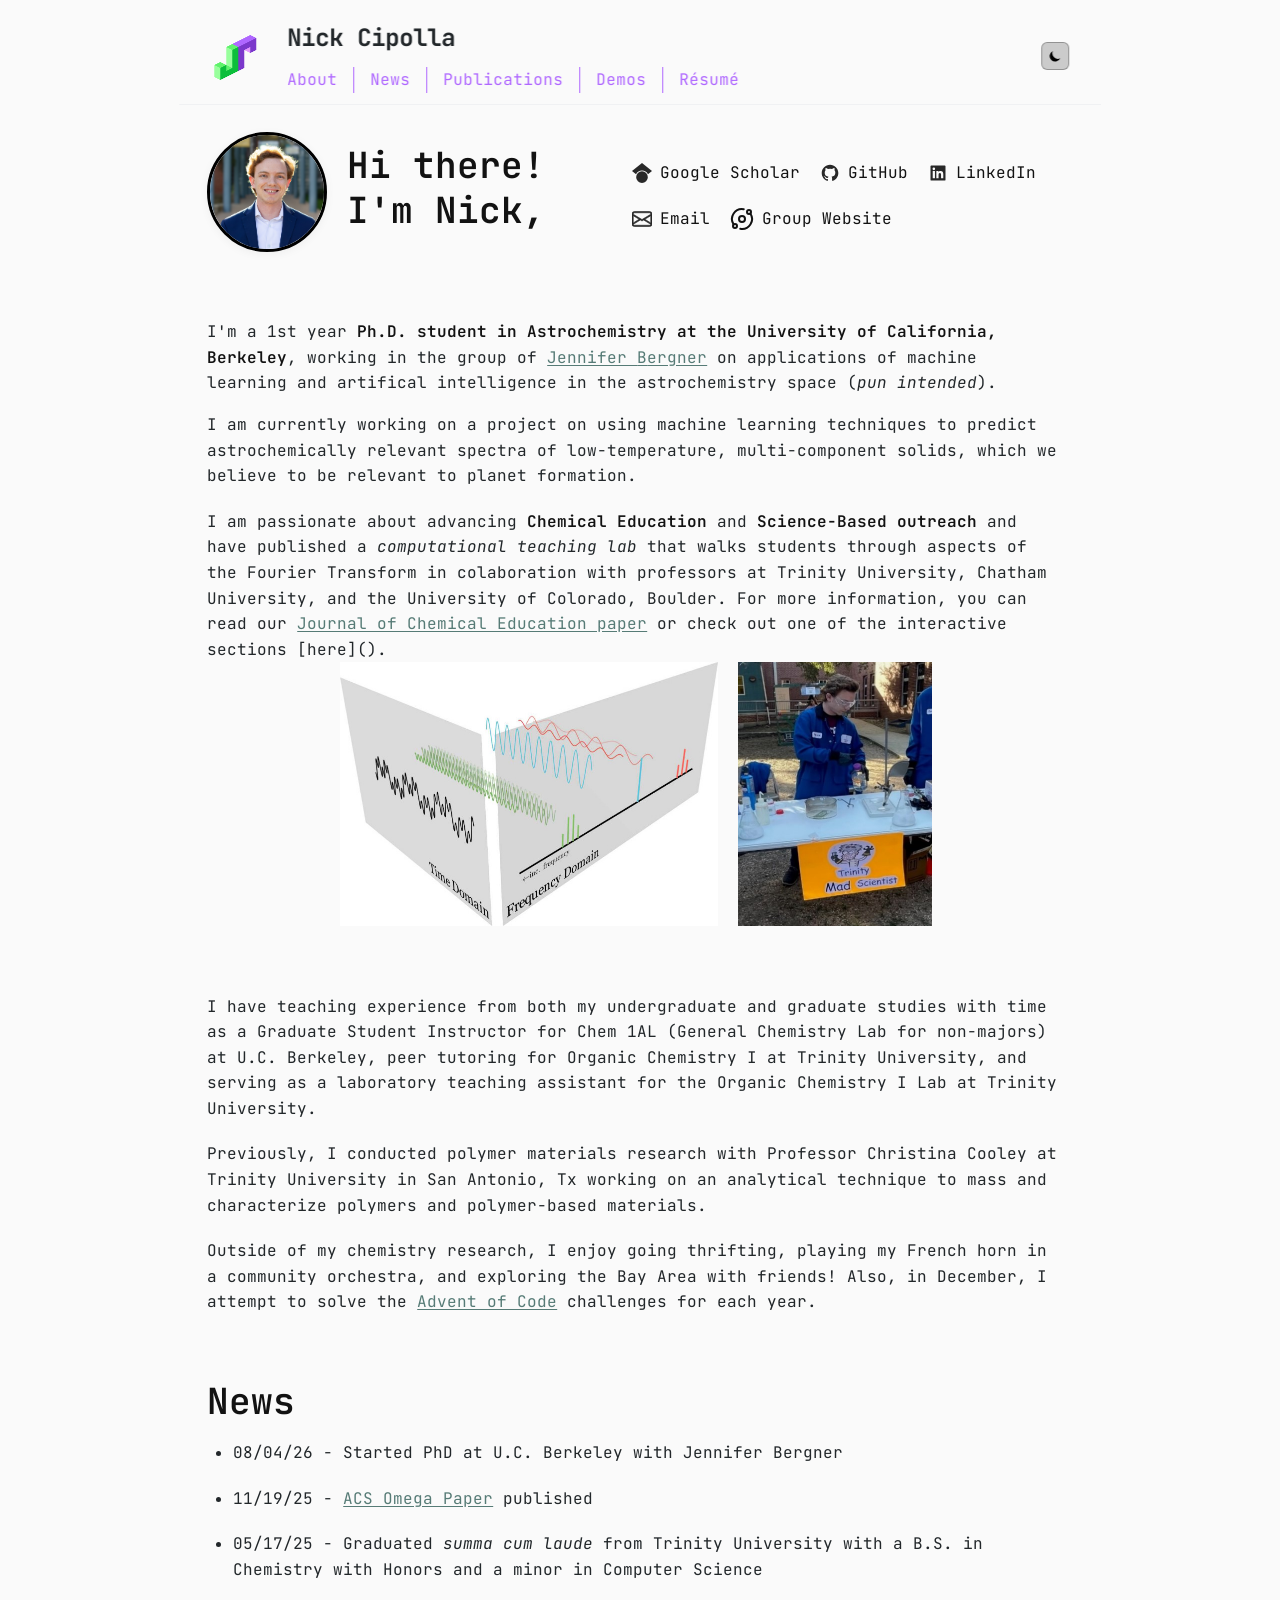
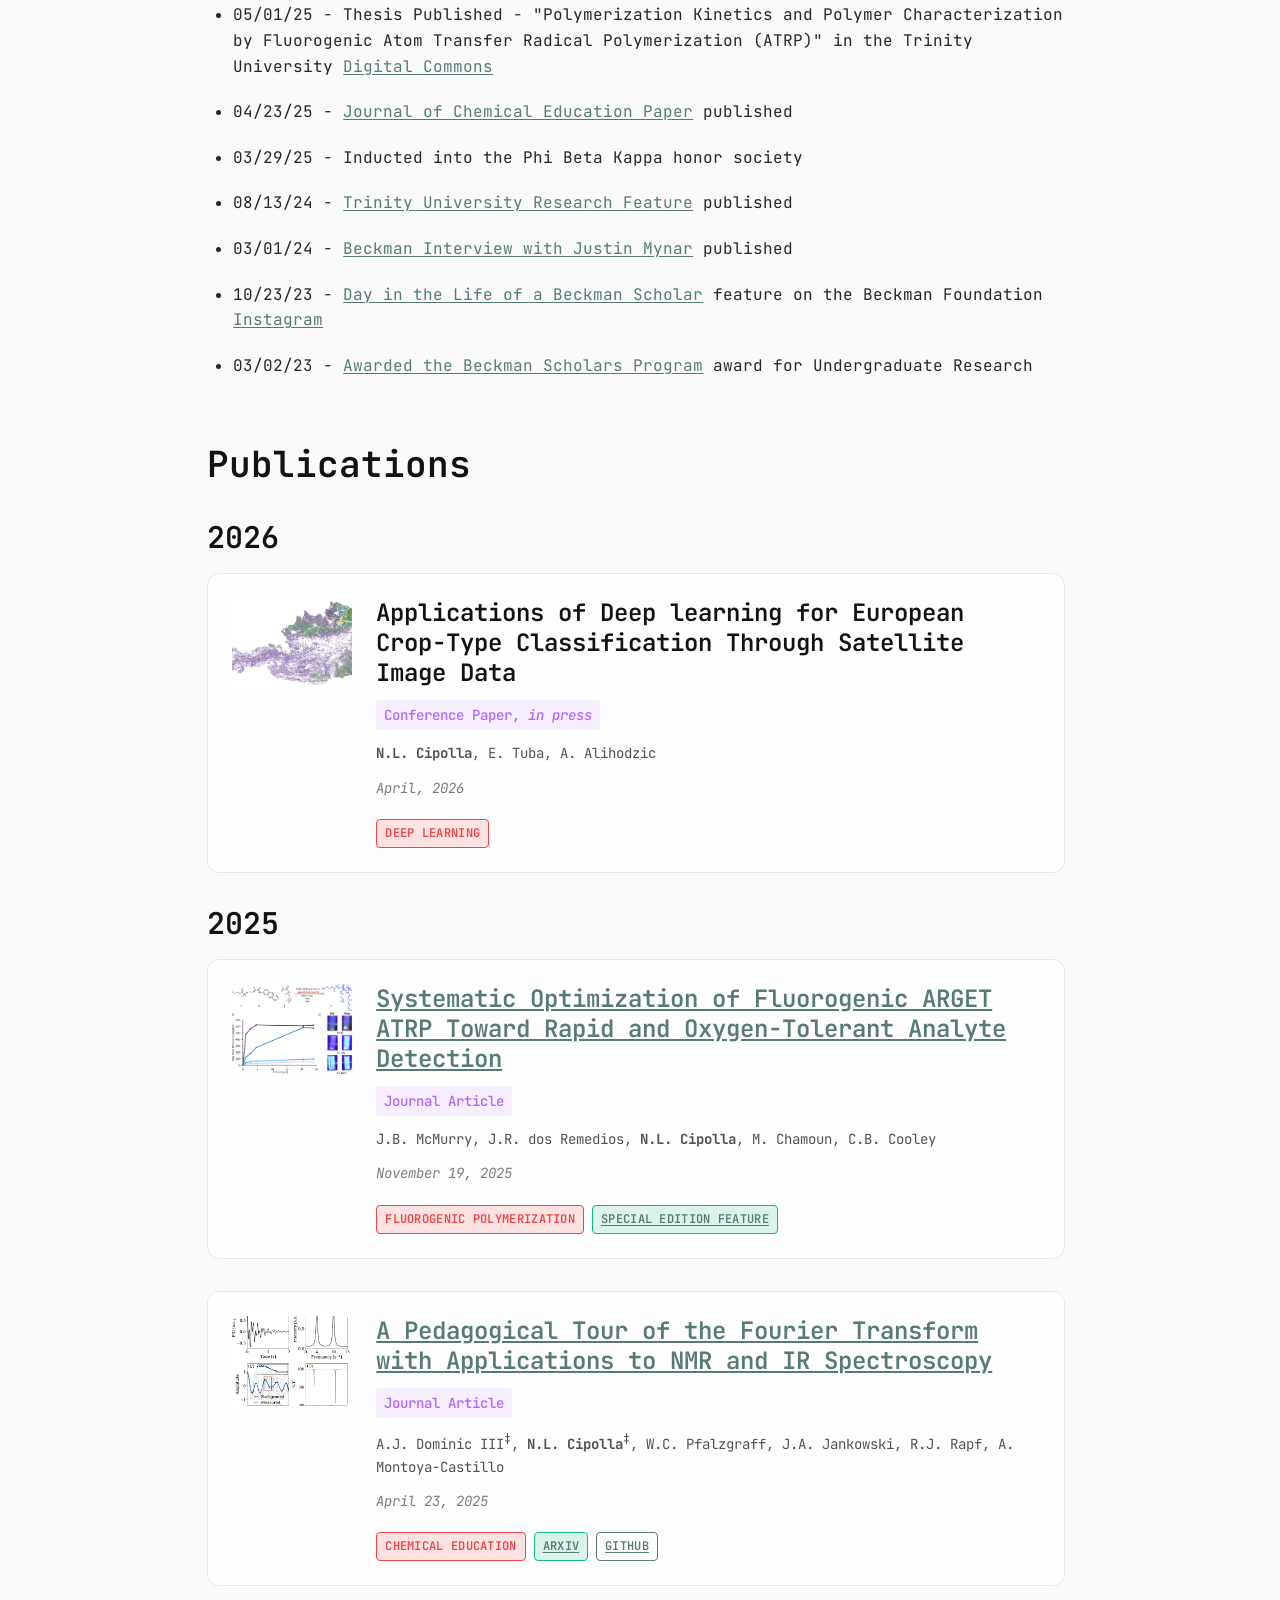
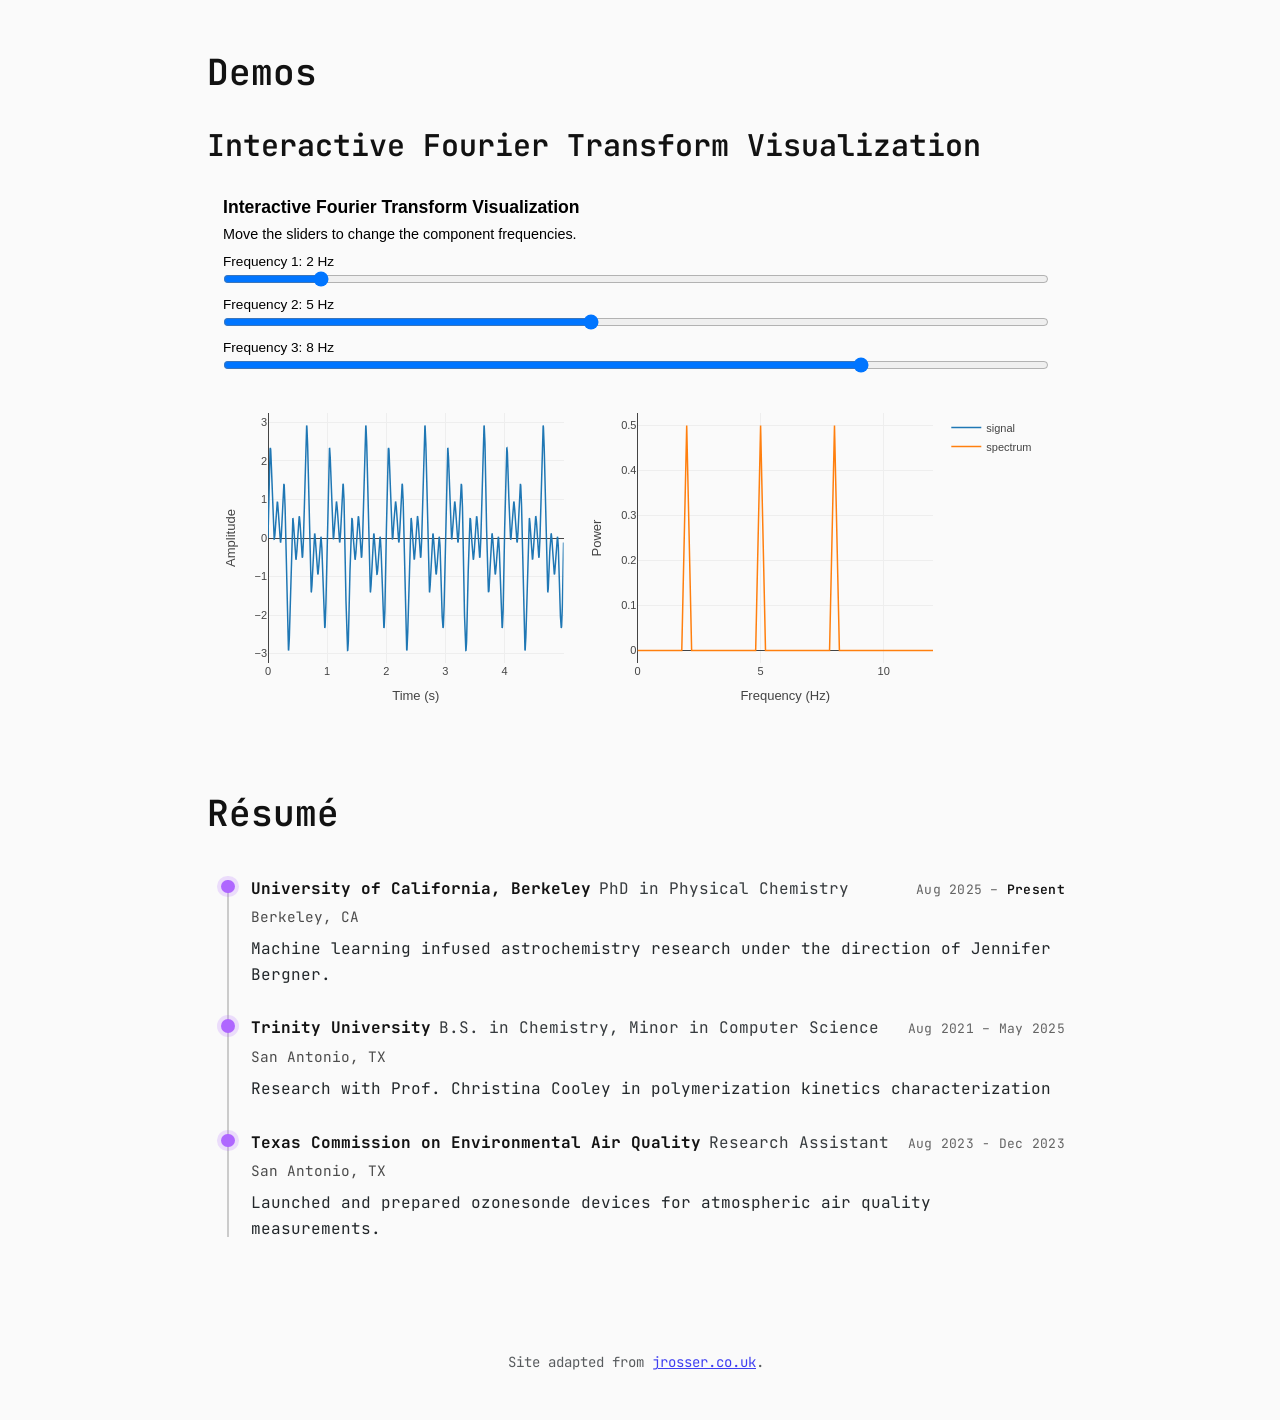
==== commit 1841b216: "working on demos" ====
--- a/docs/index.html
+++ b/docs/index.html
@@ -124,11 +124,11 @@
     <script src="script.js"></script>
     <script>
     window.addEventListener("message", (e) => {
-    if (e.data && e.data.iframeHeight) {
-        const iframe = document.querySelector("#demos-content iframe");
-        if (iframe) iframe.style.height = e.data.iframeHeight + "px";
-    }
+        if (e.data && e.data.iframeHeight) {
+            const iframe = document.querySelector("#demos-content iframe");
+            if (iframe) iframe.style.height = e.data.iframeHeight + "px";
+        }
     });
-    </script>
+</script>
 </body>
 </html>
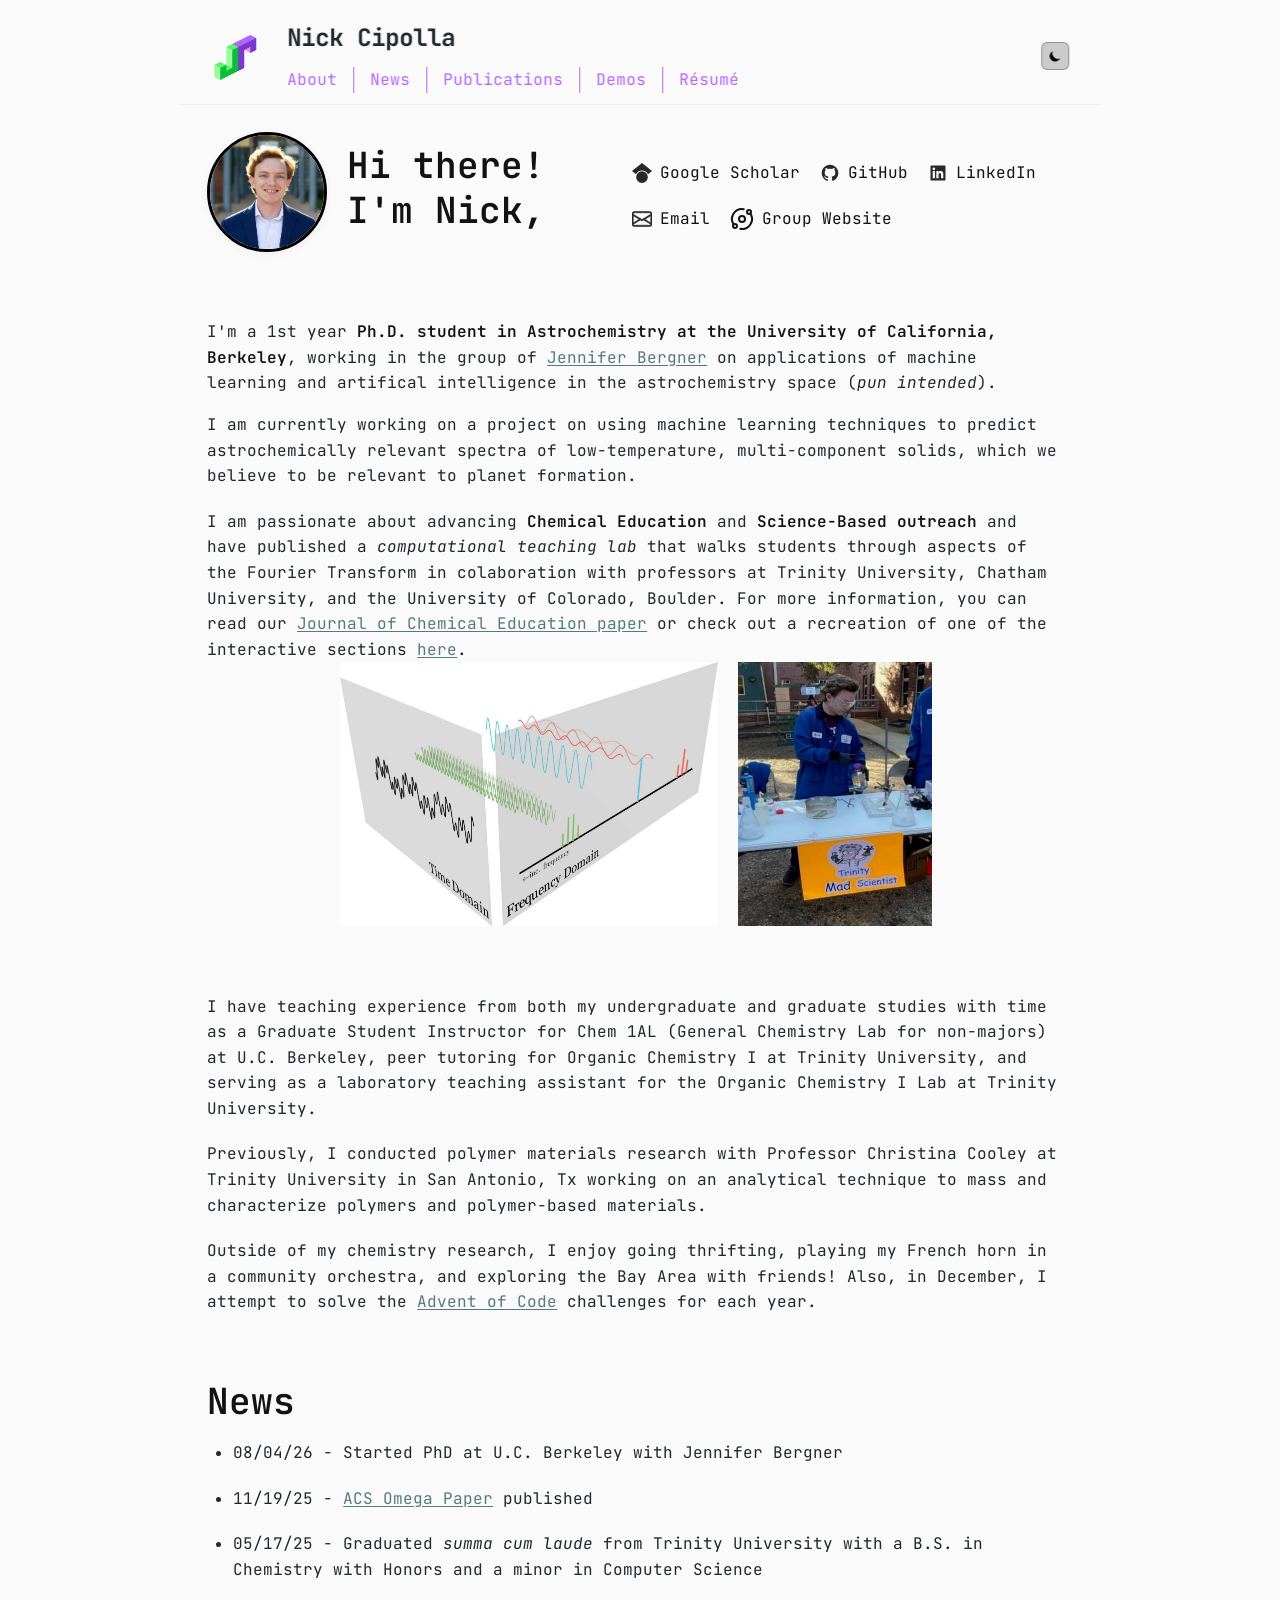
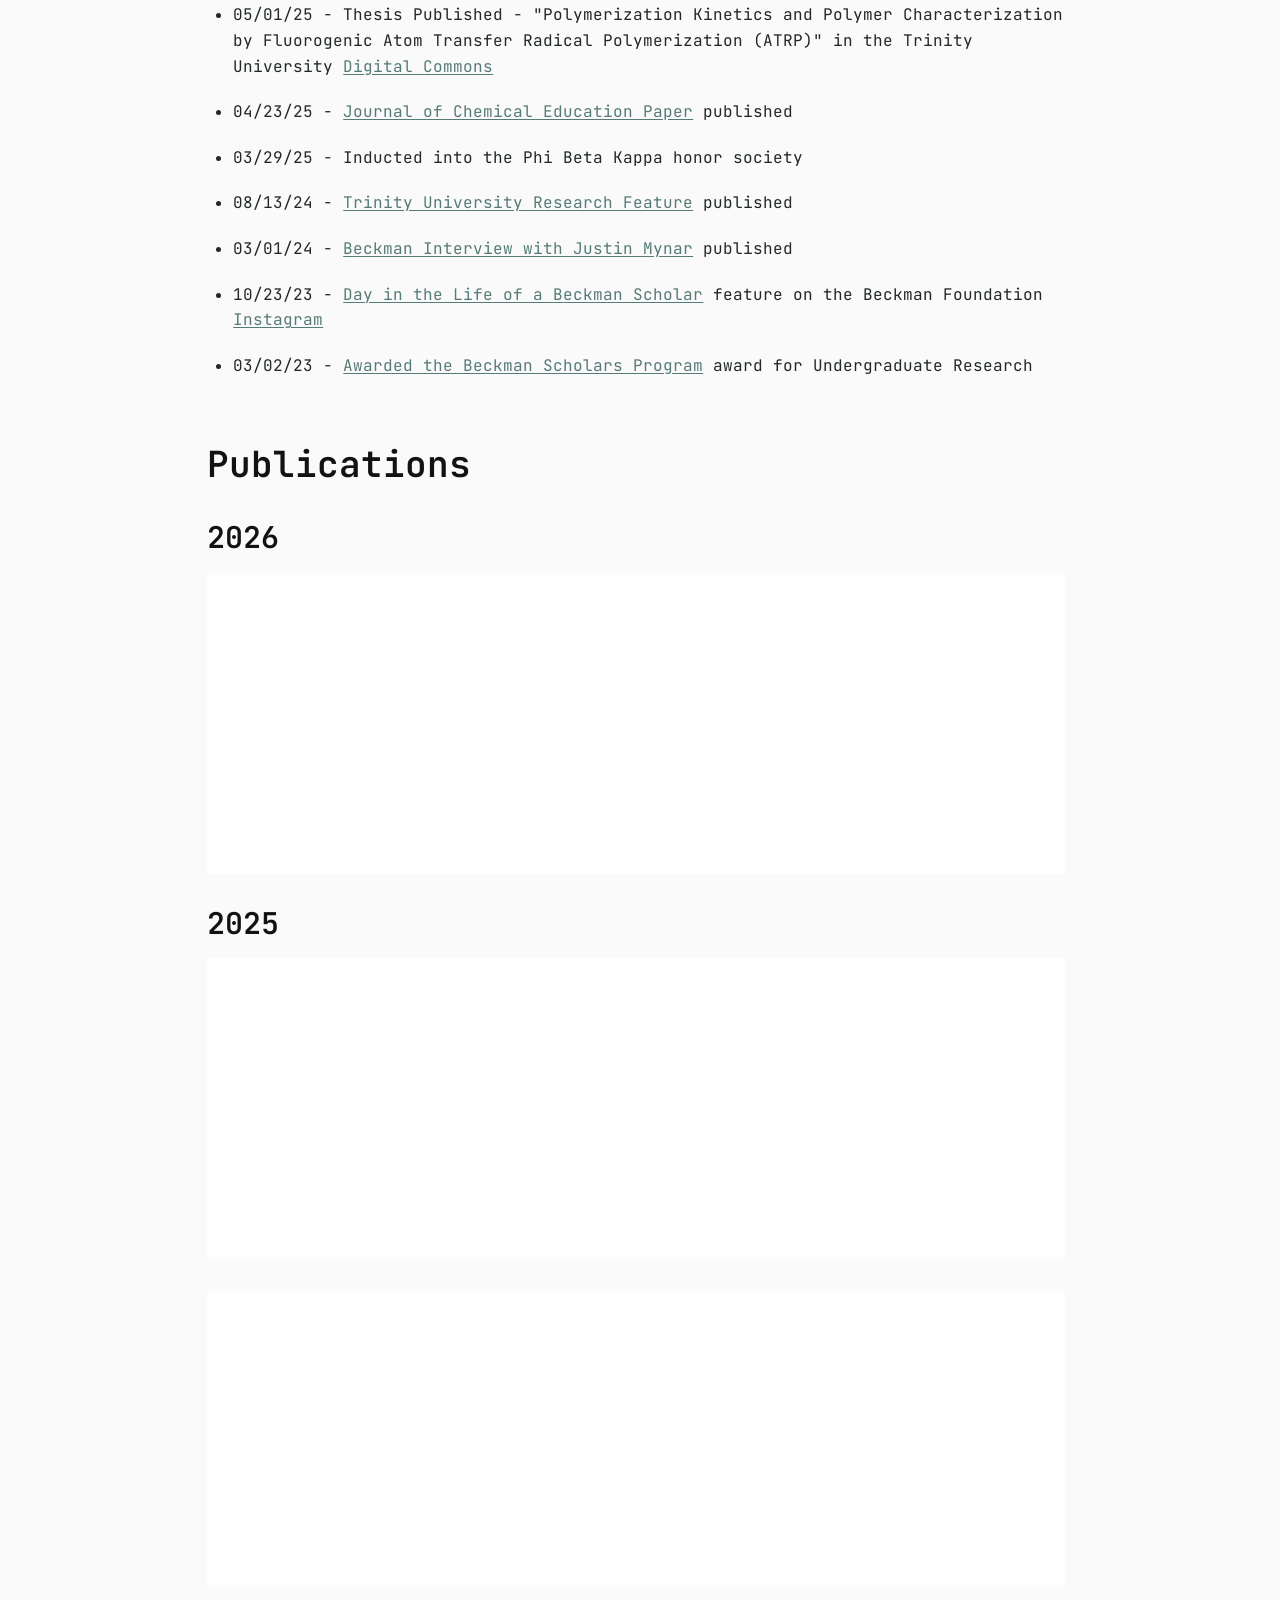
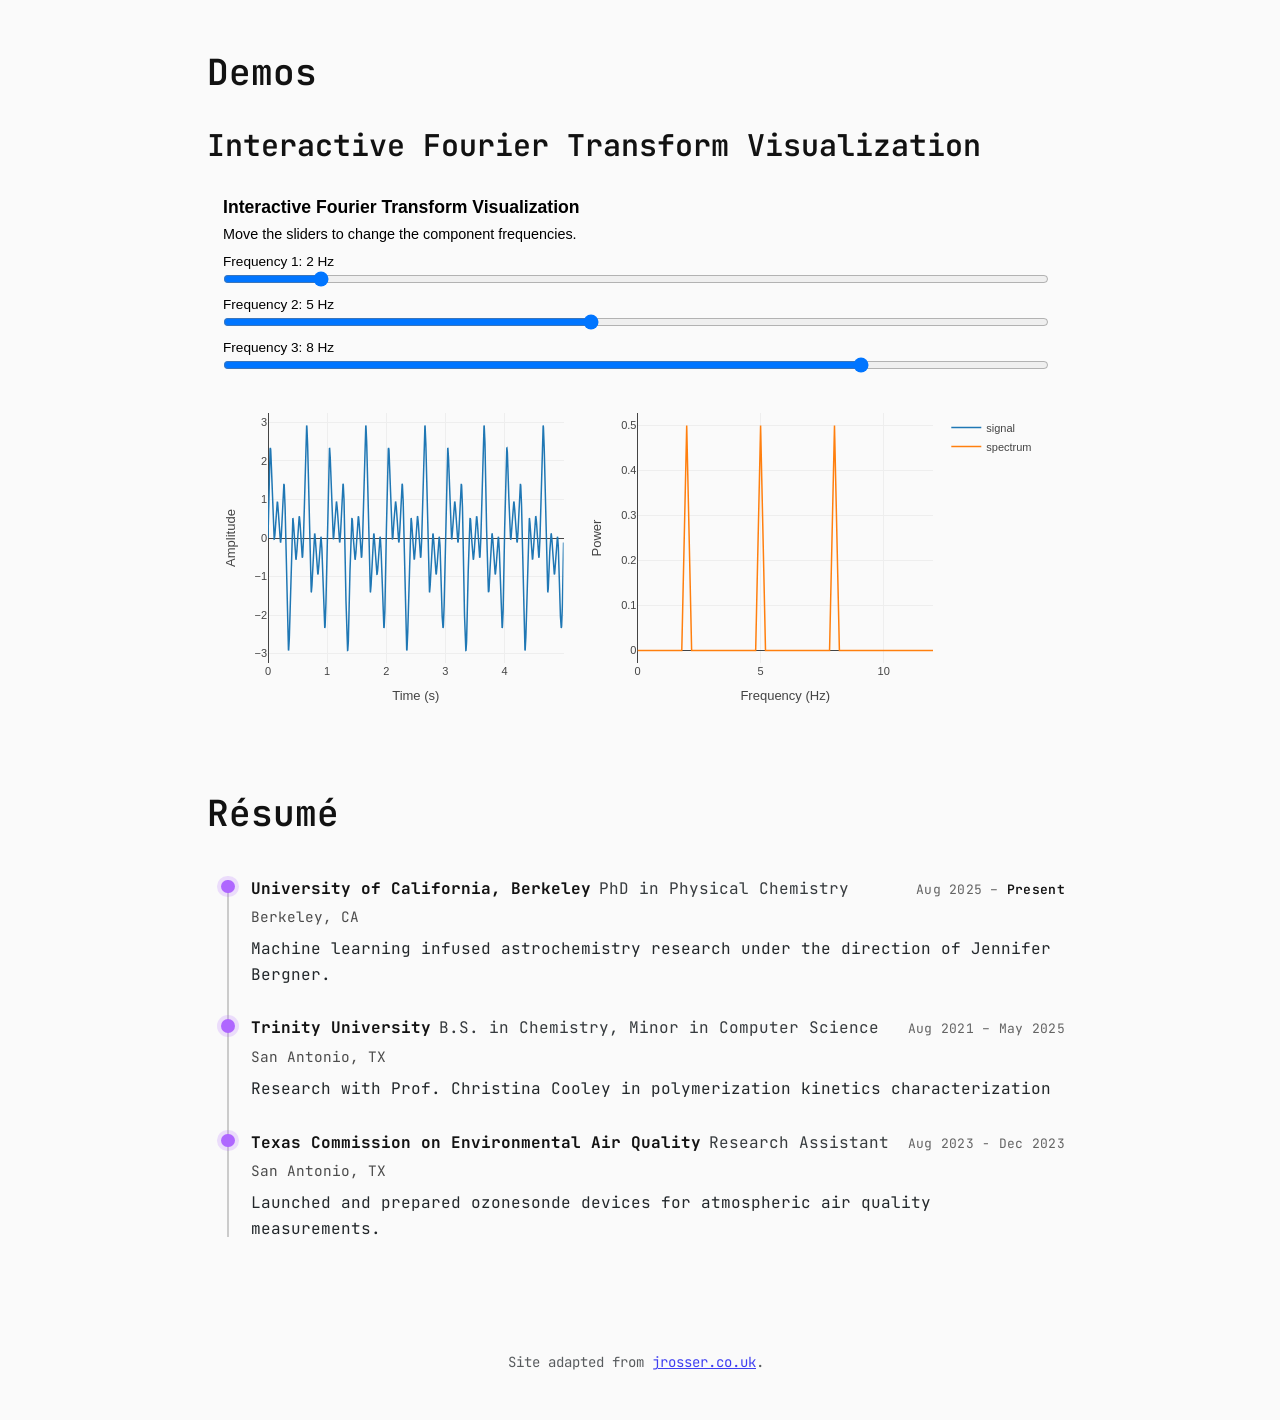
==== commit f60eea17: "logos" ====
--- a/docs/index.html
+++ b/docs/index.html
@@ -5,9 +5,14 @@
     <meta name="viewport" content="width=device-width, initial-scale=1.0">
     <title>N Cipolla - Portfolio</title>
     <meta name="description" content="PhD Student at UC Berkeley studying Astrochemistry with Machine Learning Applications">
-    <link rel="icon" type="image/x-icon" href="assets/favicon.ico">
     <link rel="stylesheet" href="styles.css">
     <link href="https://fonts.googleapis.com/css2?family=JetBrains+Mono:wght@300;400;500;600;700&display=swap" rel="stylesheet">
+
+    <link rel="apple-touch-icon" sizes="180x180" href="assets/favicon_io/apple-touch-icon.png">
+    <link rel="icon" type="image/png" sizes="32x32" href="assets/favicon_io/favicon-32x32.png">
+    <link rel="icon" type="image/png" sizes="16x16" href="assets/favicon_io/favicon-16x16.png">
+    <link rel="manifest" href="assets/favicon_io/site.webmanifest">
+
     <script>
         (function() {
             try {
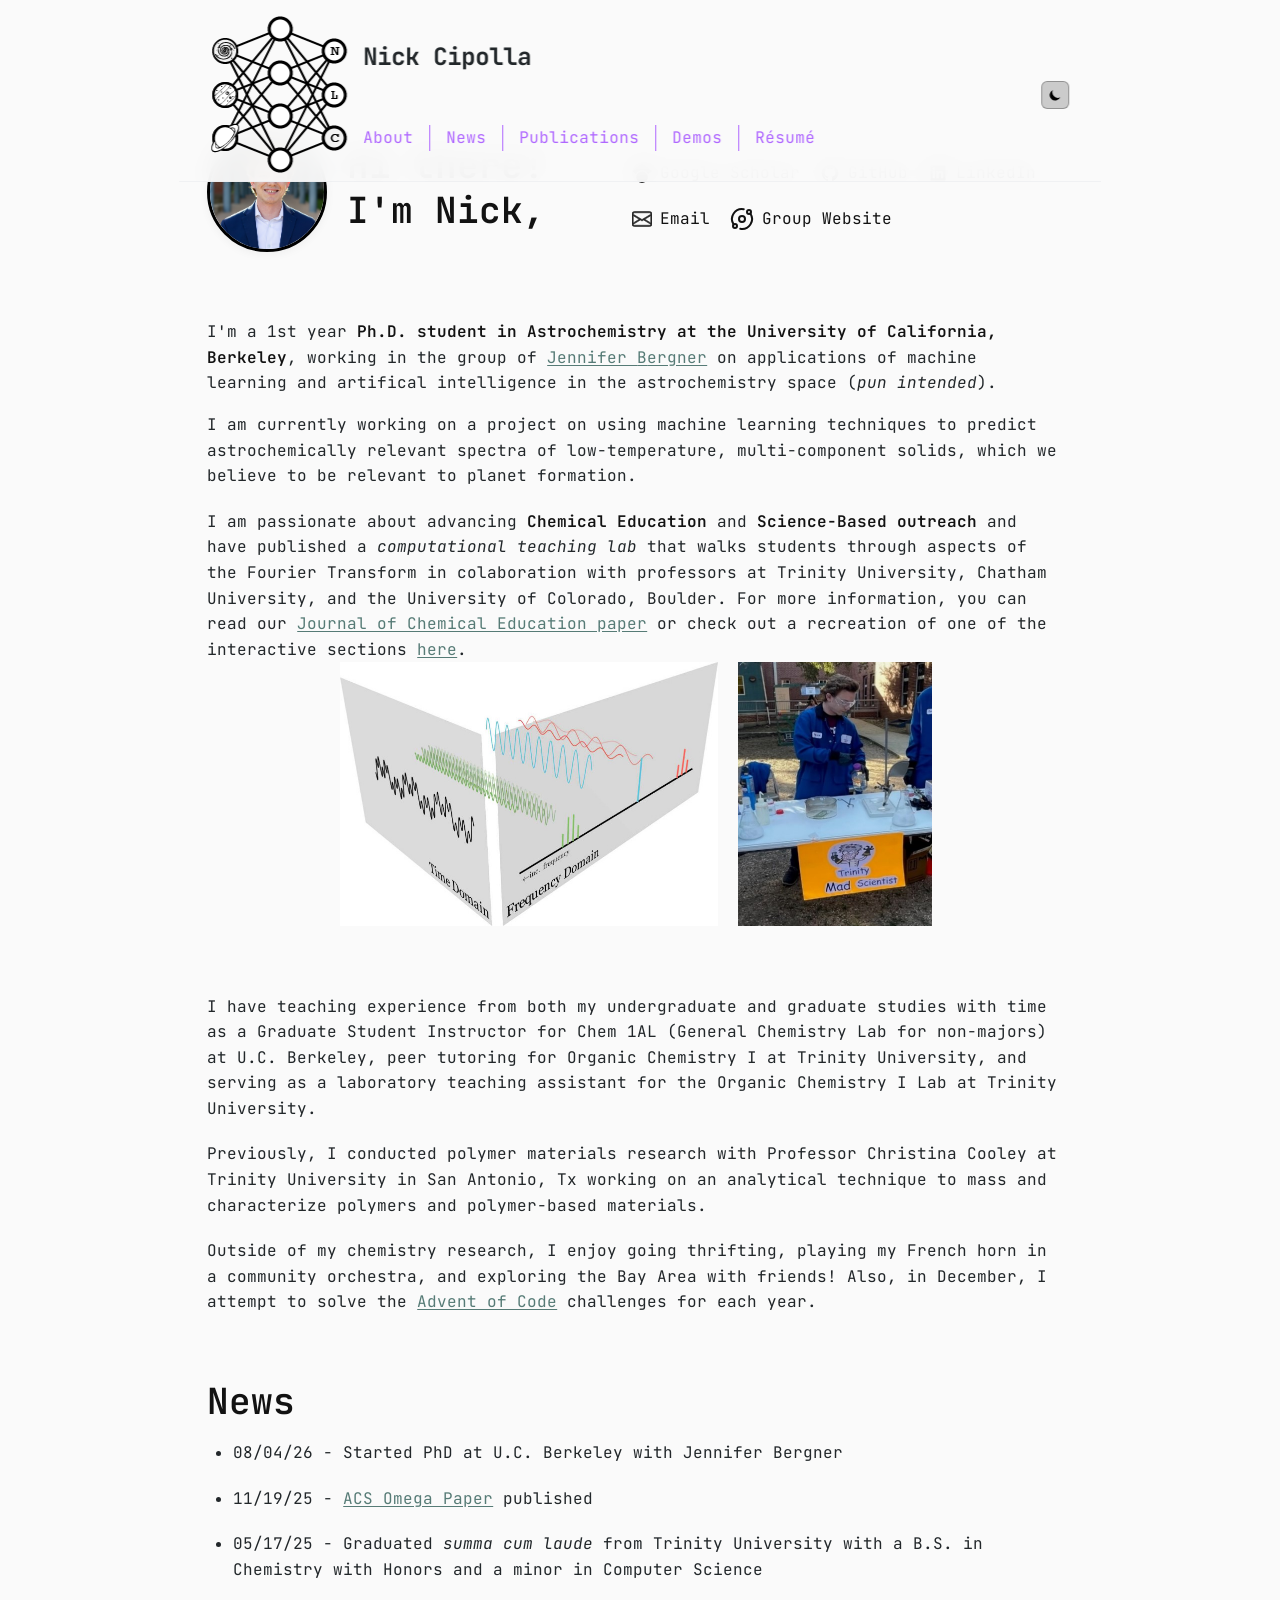
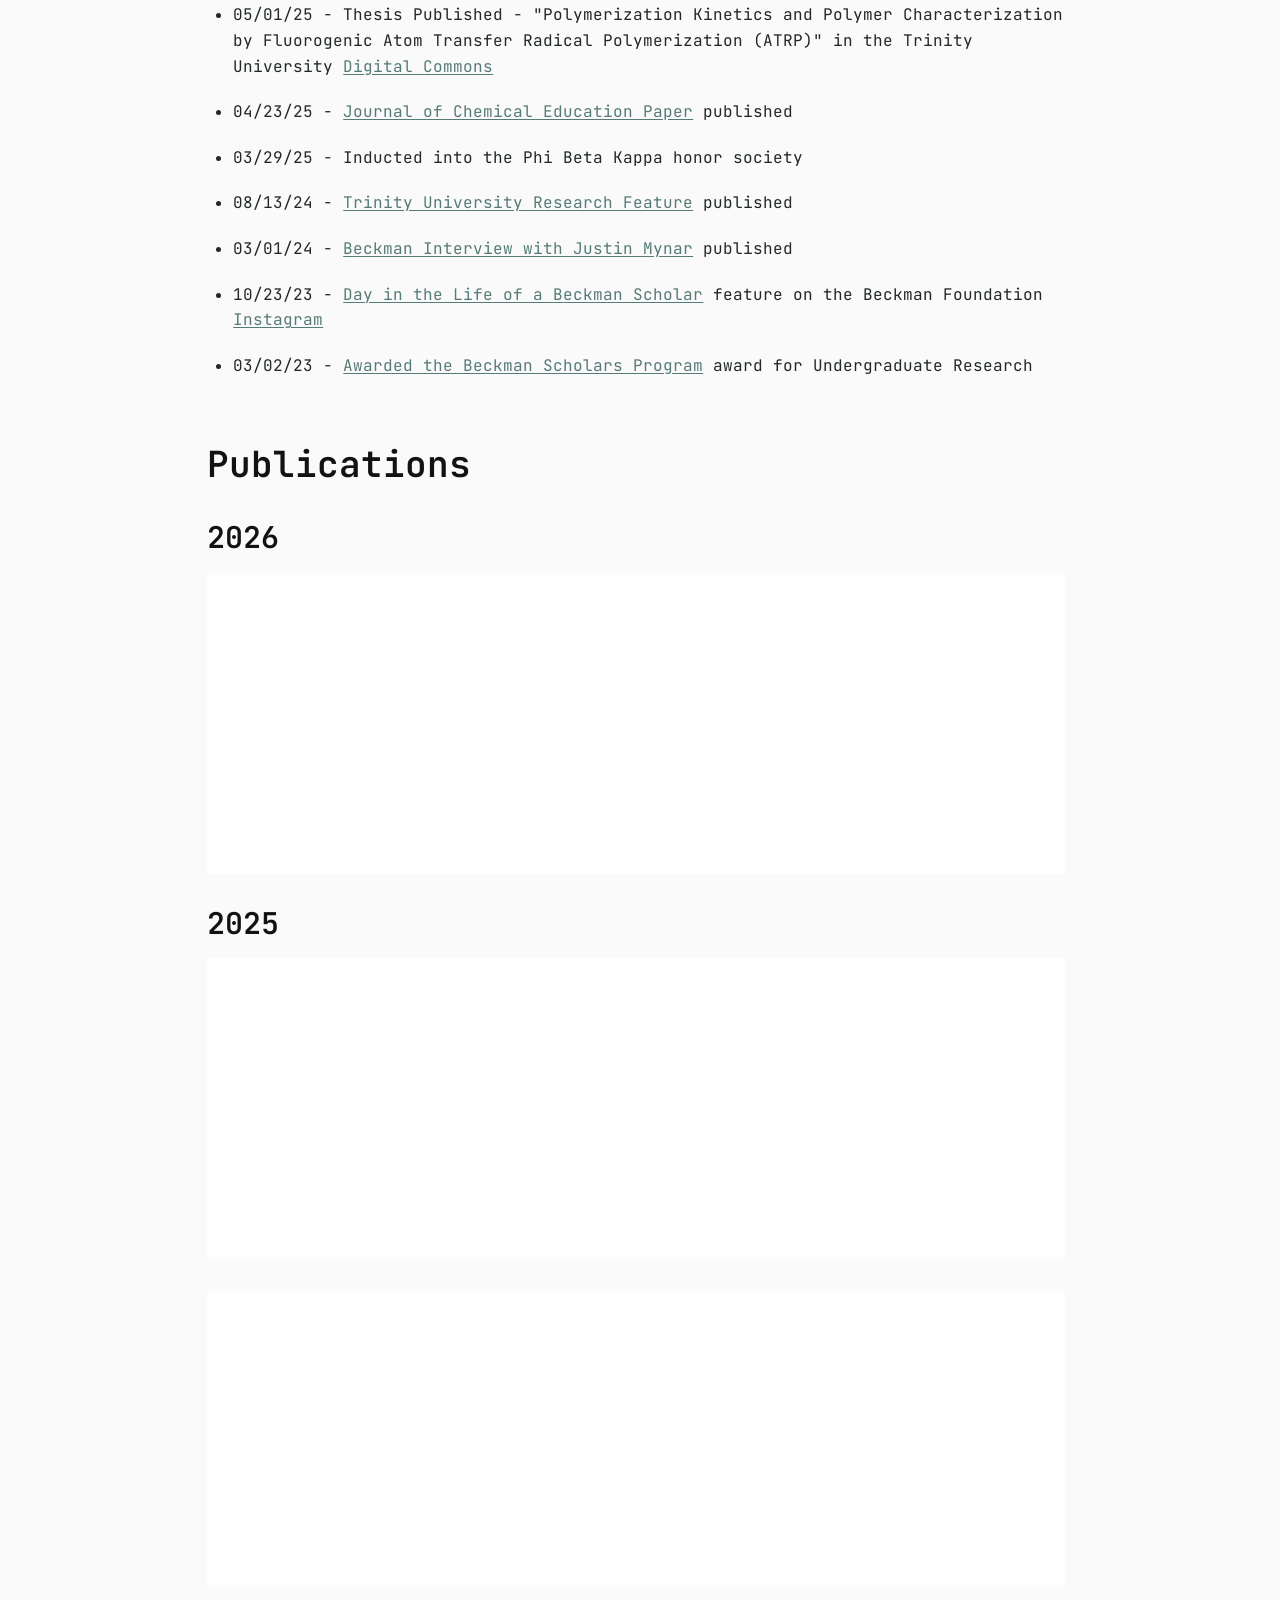
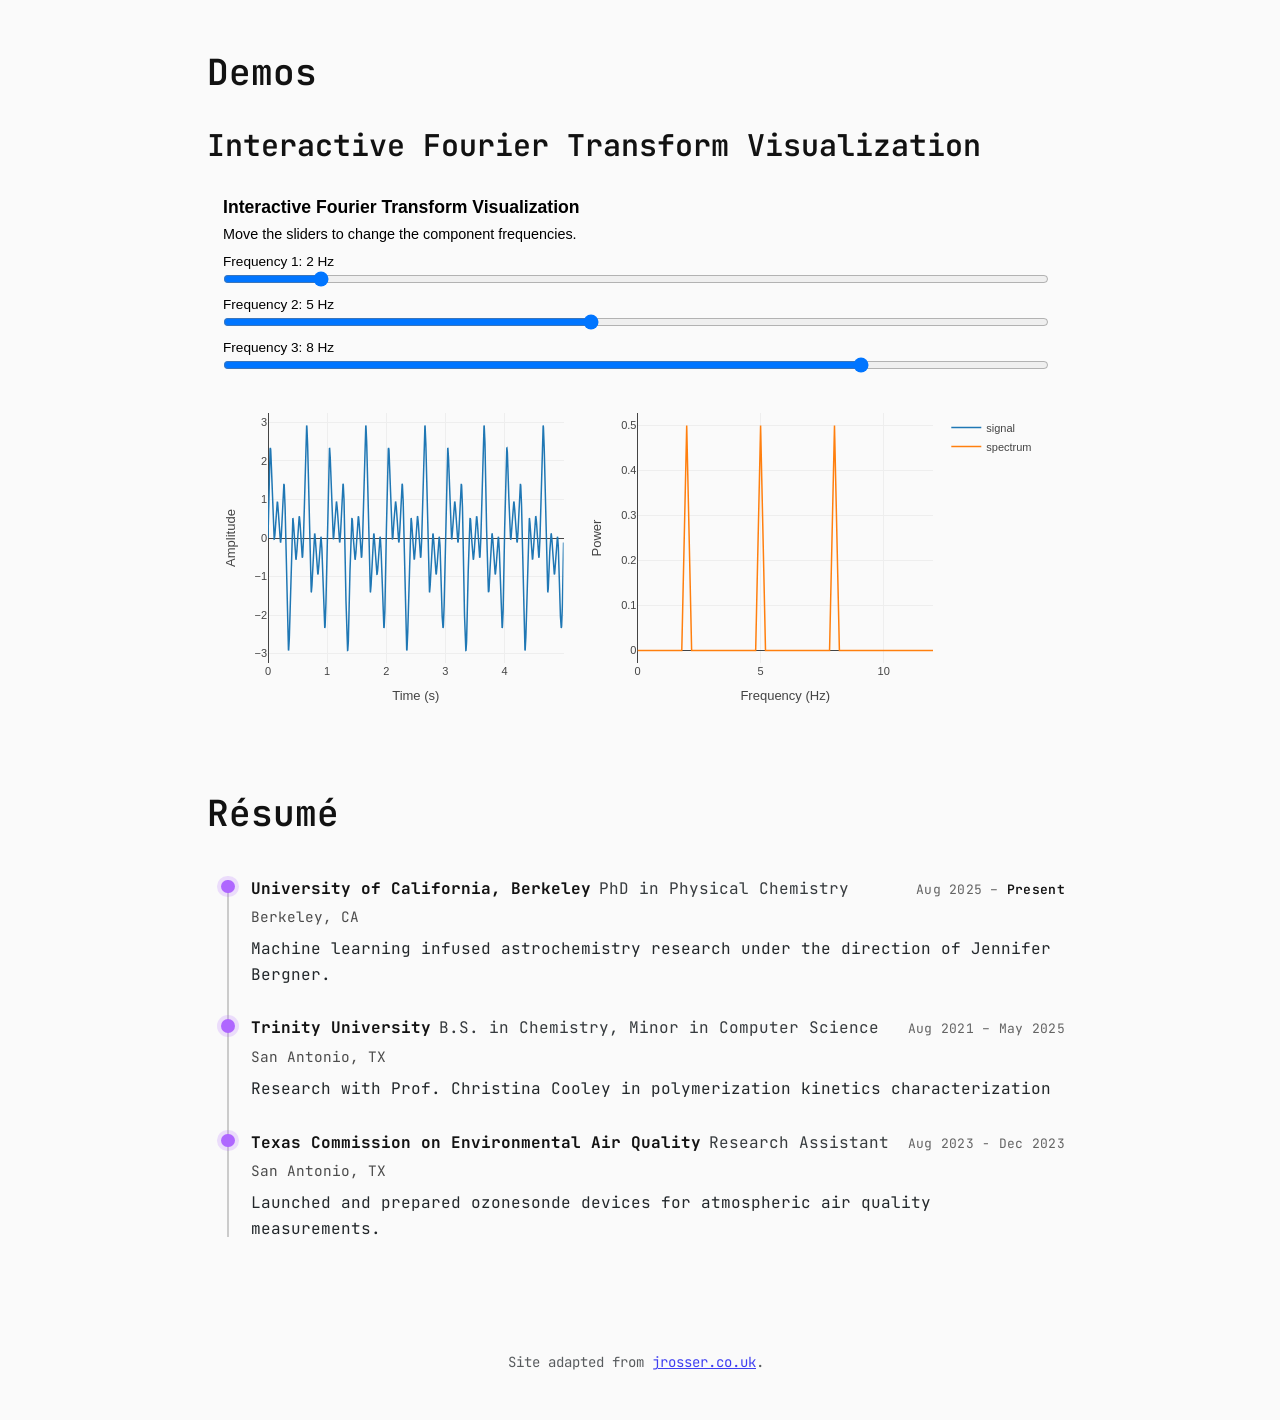
==== commit 01845919: "logo" ====
--- a/docs/index.html
+++ b/docs/index.html
@@ -30,11 +30,8 @@
     <header id="main-header" class="group">
         <div class="header-grid">
             <!-- Logo -->
-            <a href="#" class="group header-logo flex items-center">
-                    <svg aria-hidden="true" class="me-3 h-10 w-6 sm:me-3 sm:h-20 sm:w-12" fill="none" focusable="false" viewBox="0 0 800 800" xmlns="http://www.w3.org/2000/svg">
-                        <title>Logo</title>
-                        <g shape-rendering="crispEdges"><g><use xlink:href="#SvgjsSymbol1009" x="50" y="600" fill="#5ff26b"></use><use xlink:href="#SvgjsSymbol1010" x="50" y="600" fill="#98ff9c"></use><use xlink:href="#SvgjsSymbol1011" x="50" y="600" fill="#0cbe3b"></use></g><g><use xlink:href="#SvgjsSymbol1009" x="150" y="550" fill="#5ff26b"></use><use xlink:href="#SvgjsSymbol1010" x="150" y="550" fill="#98ff9c"></use><use xlink:href="#SvgjsSymbol1011" x="150" y="550" fill="#0cbe3b"></use></g><g><use xlink:href="#SvgjsSymbol1009" x="250" y="500" fill="#5ff26b"></use><use xlink:href="#SvgjsSymbol1010" x="250" y="500" fill="#98ff9c"></use><use xlink:href="#SvgjsSymbol1011" x="250" y="500" fill="#0cbe3b"></use></g><g><use xlink:href="#SvgjsSymbol1009" x="350" y="450" fill="#5ff26b"></use><use xlink:href="#SvgjsSymbol1010" x="350" y="450" fill="#98ff9c"></use><use xlink:href="#SvgjsSymbol1011" x="350" y="450" fill="#0cbe3b"></use></g><g><use xlink:href="#SvgjsSymbol1009" x="350" y="350" fill="#5ff26b"></use><use xlink:href="#SvgjsSymbol1010" x="350" y="350" fill="#98ff9c"></use><use xlink:href="#SvgjsSymbol1011" x="350" y="350" fill="#0cbe3b"></use></g><g><use xlink:href="#SvgjsSymbol1009" x="50" y="500" fill="#5ff26b"></use><use xlink:href="#SvgjsSymbol1010" x="50" y="500" fill="#98ff9c"></use><use xlink:href="#SvgjsSymbol1011" x="50" y="500" fill="#0cbe3b"></use></g><g><use xlink:href="#SvgjsSymbol1009" x="250" y="400" fill="#5ff26b"></use><use xlink:href="#SvgjsSymbol1010" x="250" y="400" fill="#98ff9c"></use><use xlink:href="#SvgjsSymbol1011" x="250" y="400" fill="#0cbe3b"></use></g><g><use xlink:href="#SvgjsSymbol1009" x="250" y="300" fill="#5ff26b"></use><use xlink:href="#SvgjsSymbol1010" x="250" y="300" fill="#98ff9c"></use><use xlink:href="#SvgjsSymbol1011" x="250" y="300" fill="#0cbe3b"></use></g><g><use xlink:href="#SvgjsSymbol1009" x="250" y="200" fill="#5ff26b"></use><use xlink:href="#SvgjsSymbol1010" x="250" y="200" fill="#98ff9c"></use><use xlink:href="#SvgjsSymbol1011" x="250" y="200" fill="#0cbe3b"></use></g><g><use xlink:href="#SvgjsSymbol1009" x="350" y="250" fill="#5ff26b"></use><use xlink:href="#SvgjsSymbol1010" x="350" y="250" fill="#98ff9c"></use><use xlink:href="#SvgjsSymbol1011" x="350" y="250" fill="#0cbe3b"></use></g><g><use xlink:href="#SvgjsSymbol1009" x="350" y="150" fill="#5ff26b"></use><use xlink:href="#SvgjsSymbol1010" x="350" y="150" fill="#98ff9c"></use><use xlink:href="#SvgjsSymbol1011" x="350" y="150" fill="#0cbe3b"></use></g><g><use xlink:href="#SvgjsSymbol1009" x="450" y="100" fill="#5ff26b"></use><use xlink:href="#SvgjsSymbol1010" x="450" y="100" fill="#98ff9c"></use><use xlink:href="#SvgjsSymbol1011" x="450" y="100" fill="#0cbe3b"></use></g><g><use xlink:href="#SvgjsSymbol1009" x="550" y="50" fill="#5ff26b"></use><use xlink:href="#SvgjsSymbol1010" x="550" y="50" fill="#98ff9c"></use><use xlink:href="#SvgjsSymbol1011" x="550" y="50" fill="#0cbe3b"></use></g><g><use xlink:href="#SvgjsSymbol1009" x="550" y="150" fill="#5ff26b"></use><use xlink:href="#SvgjsSymbol1010" x="550" y="150" fill="#98ff9c"></use><use xlink:href="#SvgjsSymbol1011" x="550" y="150" fill="#0cbe3b"></use></g><g><use xlink:href="#SvgjsSymbol1009" x="250" y="500" fill="#5ff26b"></use><use xlink:href="#SvgjsSymbol1010" x="250" y="500" fill="#98ff9c"></use><use xlink:href="#SvgjsSymbol1011" x="250" y="500" fill="#0cbe3b"></use></g><g><use xlink:href="#SvgjsSymbol1009" x="250" y="400" fill="#5ff26b"></use><use xlink:href="#SvgjsSymbol1010" x="250" y="400" fill="#98ff9c"></use><use xlink:href="#SvgjsSymbol1011" x="250" y="400" fill="#0cbe3b"></use></g><g><use xlink:href="#SvgjsSymbol1009" x="250" y="300" fill="#5ff26b"></use><use xlink:href="#SvgjsSymbol1010" x="250" y="300" fill="#98ff9c"></use><use xlink:href="#SvgjsSymbol1011" x="250" y="300" fill="#0cbe3b"></use></g><g><use xlink:href="#SvgjsSymbol1009" x="250" y="200" fill="#5ff26b"></use><use xlink:href="#SvgjsSymbol1010" x="250" y="200" fill="#98ff9c"></use><use xlink:href="#SvgjsSymbol1011" x="250" y="200" fill="#0cbe3b"></use></g><g><use xlink:href="#SvgjsSymbol1009" x="150" y="550" fill="#5ff26b"></use><use xlink:href="#SvgjsSymbol1010" x="150" y="550" fill="#98ff9c"></use><use xlink:href="#SvgjsSymbol1011" x="150" y="550" fill="#0cbe3b"></use></g><g><use xlink:href="#SvgjsSymbol1009" x="50" y="600" fill="#5ff26b"></use><use xlink:href="#SvgjsSymbol1010" x="50" y="600" fill="#98ff9c"></use><use xlink:href="#SvgjsSymbol1011" x="50" y="600" fill="#0cbe3b"></use></g><g><use xlink:href="#SvgjsSymbol1009" x="50" y="500" fill="#5ff26b"></use><use xlink:href="#SvgjsSymbol1010" x="50" y="500" fill="#98ff9c"></use><use xlink:href="#SvgjsSymbol1011" x="50" y="500" fill="#0cbe3b"></use></g><g><use xlink:href="#SvgjsSymbol1009" x="550" y="150" fill="#af67ff"></use><use xlink:href="#SvgjsSymbol1010" x="550" y="150" fill="#e497ff"></use><use xlink:href="#SvgjsSymbol1011" x="550" y="150" fill="#7b38cb"></use></g><g><use xlink:href="#SvgjsSymbol1009" x="350" y="450" fill="#af67ff"></use><use xlink:href="#SvgjsSymbol1010" x="350" y="450" fill="#e497ff"></use><use xlink:href="#SvgjsSymbol1011" x="350" y="450" fill="#7b38cb"></use></g><g><use xlink:href="#SvgjsSymbol1009" x="350" y="350" fill="#af67ff"></use><use xlink:href="#SvgjsSymbol1010" x="350" y="350" fill="#e497ff"></use><use xlink:href="#SvgjsSymbol1011" x="350" y="350" fill="#7b38cb"></use></g><g><use xlink:href="#SvgjsSymbol1009" x="350" y="250" fill="#af67ff"></use><use xlink:href="#SvgjsSymbol1010" x="350" y="250" fill="#e497ff"></use><use xlink:href="#SvgjsSymbol1011" x="350" y="250" fill="#7b38cb"></use></g><g><use xlink:href="#SvgjsSymbol1009" x="350" y="150" fill="#af67ff"></use><use xlink:href="#SvgjsSymbol1010" x="350" y="150" fill="#e497ff"></use><use xlink:href="#SvgjsSymbol1011" x="350" y="150" fill="#7b38cb"></use></g><g><use xlink:href="#SvgjsSymbol1009" x="450" y="100" fill="#af67ff"></use><use xlink:href="#SvgjsSymbol1010" x="450" y="100" fill="#e497ff"></use><use xlink:href="#SvgjsSymbol1011" x="450" y="100" fill="#7b38cb"></use></g><g><use xlink:href="#SvgjsSymbol1009" x="550" y="50" fill="#af67ff"></use><use xlink:href="#SvgjsSymbol1010" x="550" y="50" fill="#e497ff"></use><use xlink:href="#SvgjsSymbol1011" x="550" y="50" fill="#7b38cb"></use></g><g><use xlink:href="#SvgjsSymbol1009" x="450" y="100" fill="#af67ff"></use><use xlink:href="#SvgjsSymbol1010" x="450" y="100" fill="#e497ff"></use><use xlink:href="#SvgjsSymbol1011" x="450" y="100" fill="#7b38cb"></use></g><g><use xlink:href="#SvgjsSymbol1009" x="350" y="150" fill="#af67ff"></use><use xlink:href="#SvgjsSymbol1010" x="350" y="150" fill="#e497ff"></use><use xlink:href="#SvgjsSymbol1011" x="350" y="150" fill="#7b38cb"></use></g><g><use xlink:href="#SvgjsSymbol1009" x="250" y="500" fill="#5ff26b"></use><use xlink:href="#SvgjsSymbol1010" x="250" y="500" fill="#98ff9c"></use><use xlink:href="#SvgjsSymbol1011" x="250" y="500" fill="#0cbe3b"></use></g><g><use xlink:href="#SvgjsSymbol1009" x="250" y="400" fill="#5ff26b"></use><use xlink:href="#SvgjsSymbol1010" x="250" y="400" fill="#98ff9c"></use><use xlink:href="#SvgjsSymbol1011" x="250" y="400" fill="#0cbe3b"></use></g><g><use xlink:href="#SvgjsSymbol1009" x="250" y="300" fill="#5ff26b"></use><use xlink:href="#SvgjsSymbol1010" x="250" y="300" fill="#98ff9c"></use><use xlink:href="#SvgjsSymbol1011" x="250" y="300" fill="#0cbe3b"></use></g><g><use xlink:href="#SvgjsSymbol1009" x="250" y="200" fill="#5ff26b"></use><use xlink:href="#SvgjsSymbol1010" x="250" y="200" fill="#98ff9c"></use><use xlink:href="#SvgjsSymbol1011" x="250" y="200" fill="#0cbe3b"></use></g><g><use xlink:href="#SvgjsSymbol1009" x="150" y="550" fill="#5ff26b"></use><use xlink:href="#SvgjsSymbol1010" x="150" y="550" fill="#98ff9c"></use><use xlink:href="#SvgjsSymbol1011" x="150" y="550" fill="#0cbe3b"></use></g><g><use xlink:href="#SvgjsSymbol1009" x="50" y="600" fill="#5ff26b"></use><use xlink:href="#SvgjsSymbol1010" x="50" y="600" fill="#98ff9c"></use><use xlink:href="#SvgjsSymbol1011" x="50" y="600" fill="#0cbe3b"></use></g><g><use xlink:href="#SvgjsSymbol1009" x="50" y="500" fill="#5ff26b"></use><use xlink:href="#SvgjsSymbol1010" x="50" y="500" fill="#98ff9c"></use><use xlink:href="#SvgjsSymbol1011" x="50" y="500" fill="#0cbe3b"></use></g></g><symbol id="SvgjsSymbol1000"><polygon points="0,12.5 25,0 50,12.5 25,25"></polygon></symbol><symbol id="SvgjsSymbol1001"><polygon points="0,12.5 25,25 25,50 0,37.5"></polygon></symbol><symbol id="SvgjsSymbol1002"><polygon points="25,25 50,12.5 50,37.5 25,50"></polygon></symbol><g></g><symbol id="SvgjsSymbol1003"><polygon points="0,37.5 75,0 150,37.5 75,75"></polygon></symbol><symbol id="SvgjsSymbol1004"><polygon points="0,37.5 75,75 75,150 0,112.5"></polygon></symbol><symbol id="SvgjsSymbol1005"><polygon points="75,75 150,37.5 150,112.5 75,150"></polygon></symbol><symbol id="SvgjsSymbol1006"><polygon points="0,43.75 87.5,0 175,43.75 87.5,87.5"></polygon></symbol><symbol id="SvgjsSymbol1007"><polygon points="0,43.75 87.5,87.5 87.5,175 0,131.25"></polygon></symbol><symbol id="SvgjsSymbol1008"><polygon points="87.5,87.5 175,43.75 175,131.25 87.5,175"></polygon></symbol><symbol id="SvgjsSymbol1009"><polygon points="0,50 100,0 200,50 100,100"></polygon></symbol><symbol id="SvgjsSymbol1010"><polygon points="0,50 100,100 100,200 0,150"></polygon></symbol><symbol id="SvgjsSymbol1011"><polygon points="100,100 200,50 200,150 100,200"></polygon></symbol>
-                    </svg>
+            <a href="index.html" class="group header-logo flex items-center" aria-label="Home">
+                <img src="assets/favicon_io/logo.png" alt="Logo" class="h-12 w-auto">
             </a>
 
             <!-- Title -->
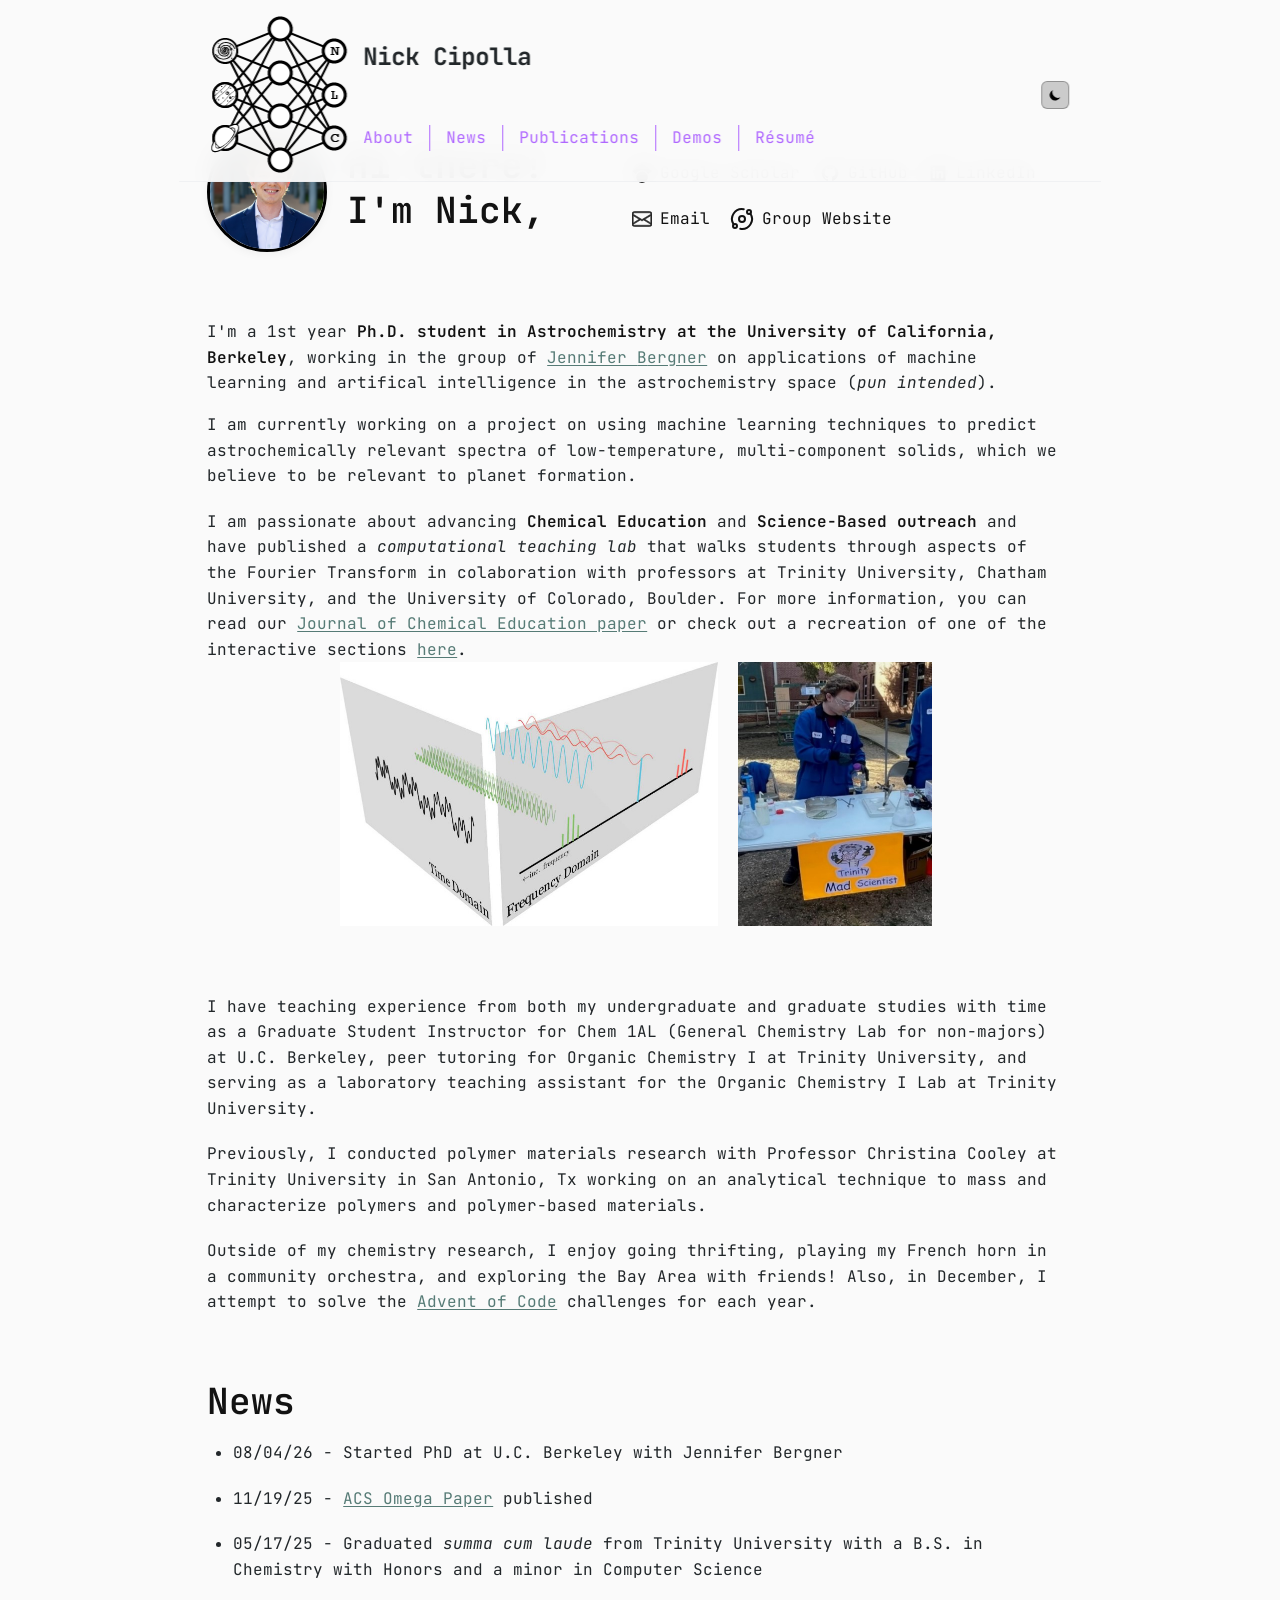
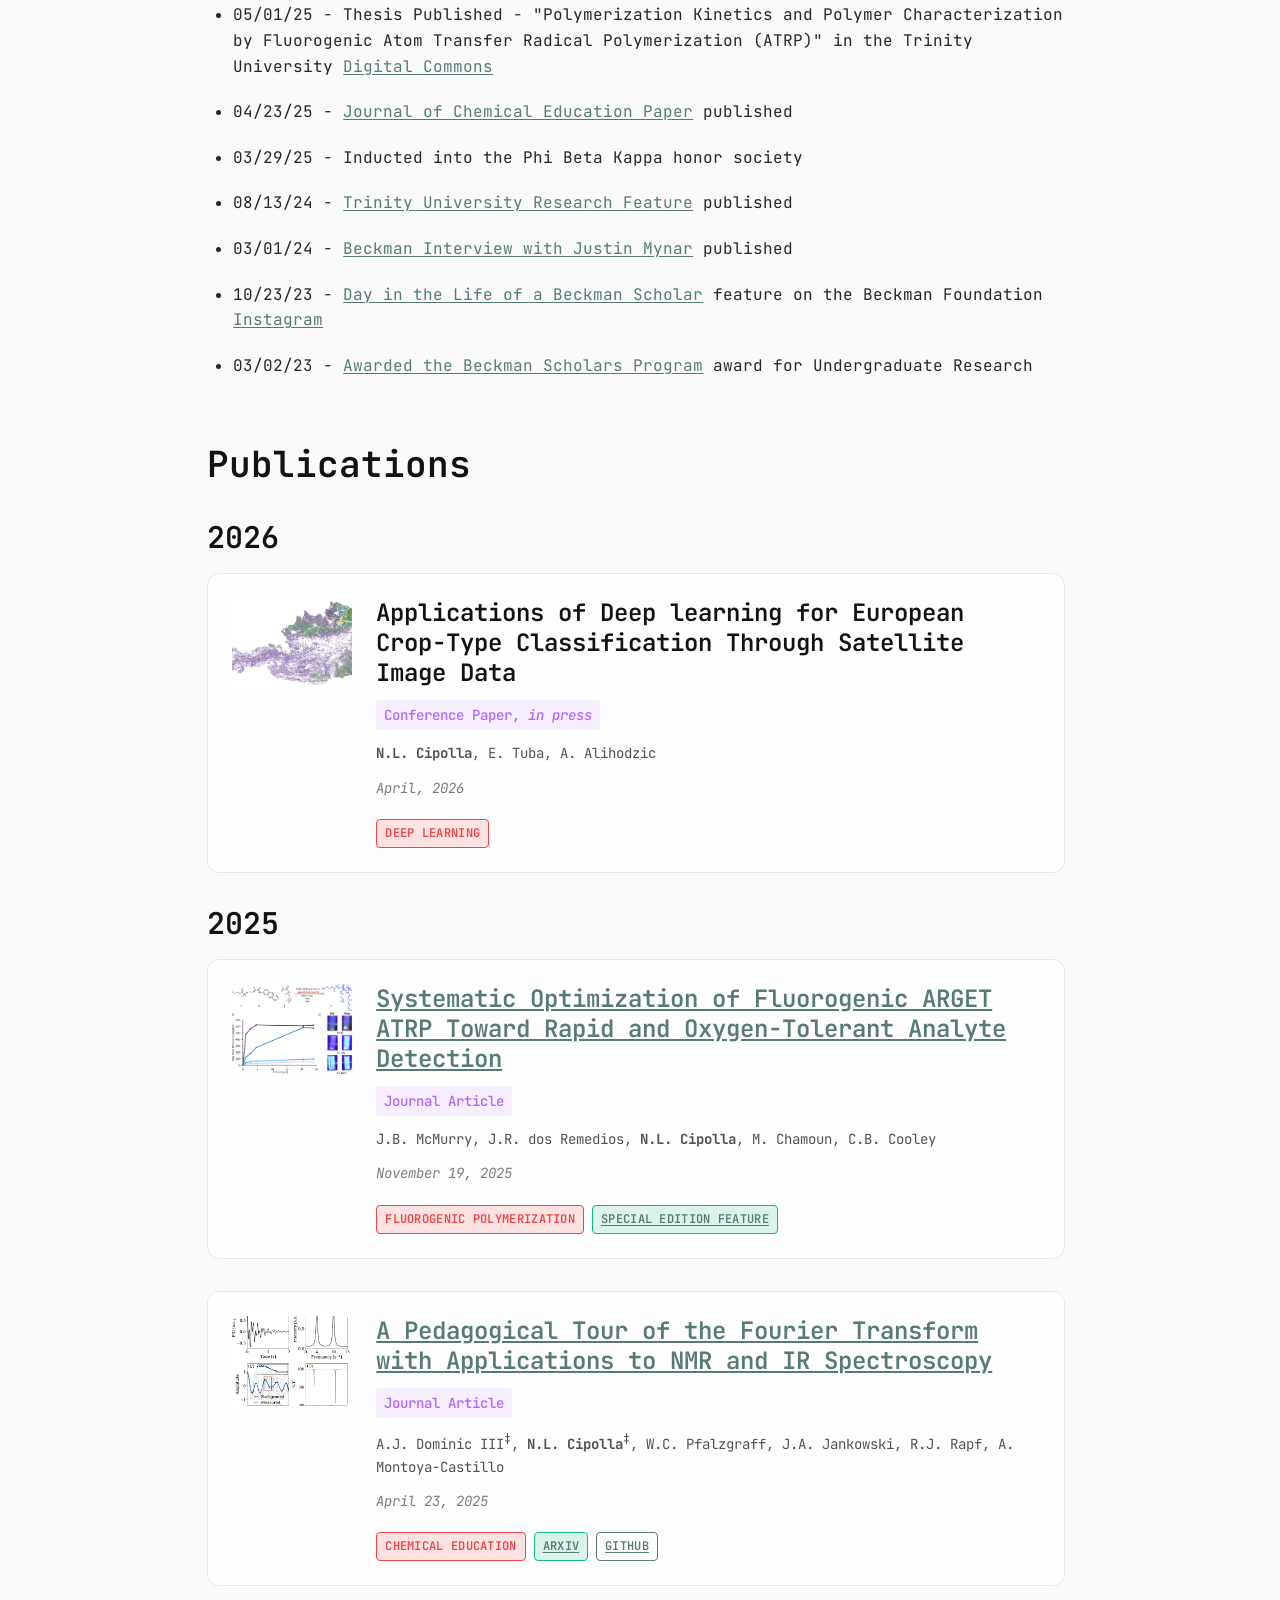
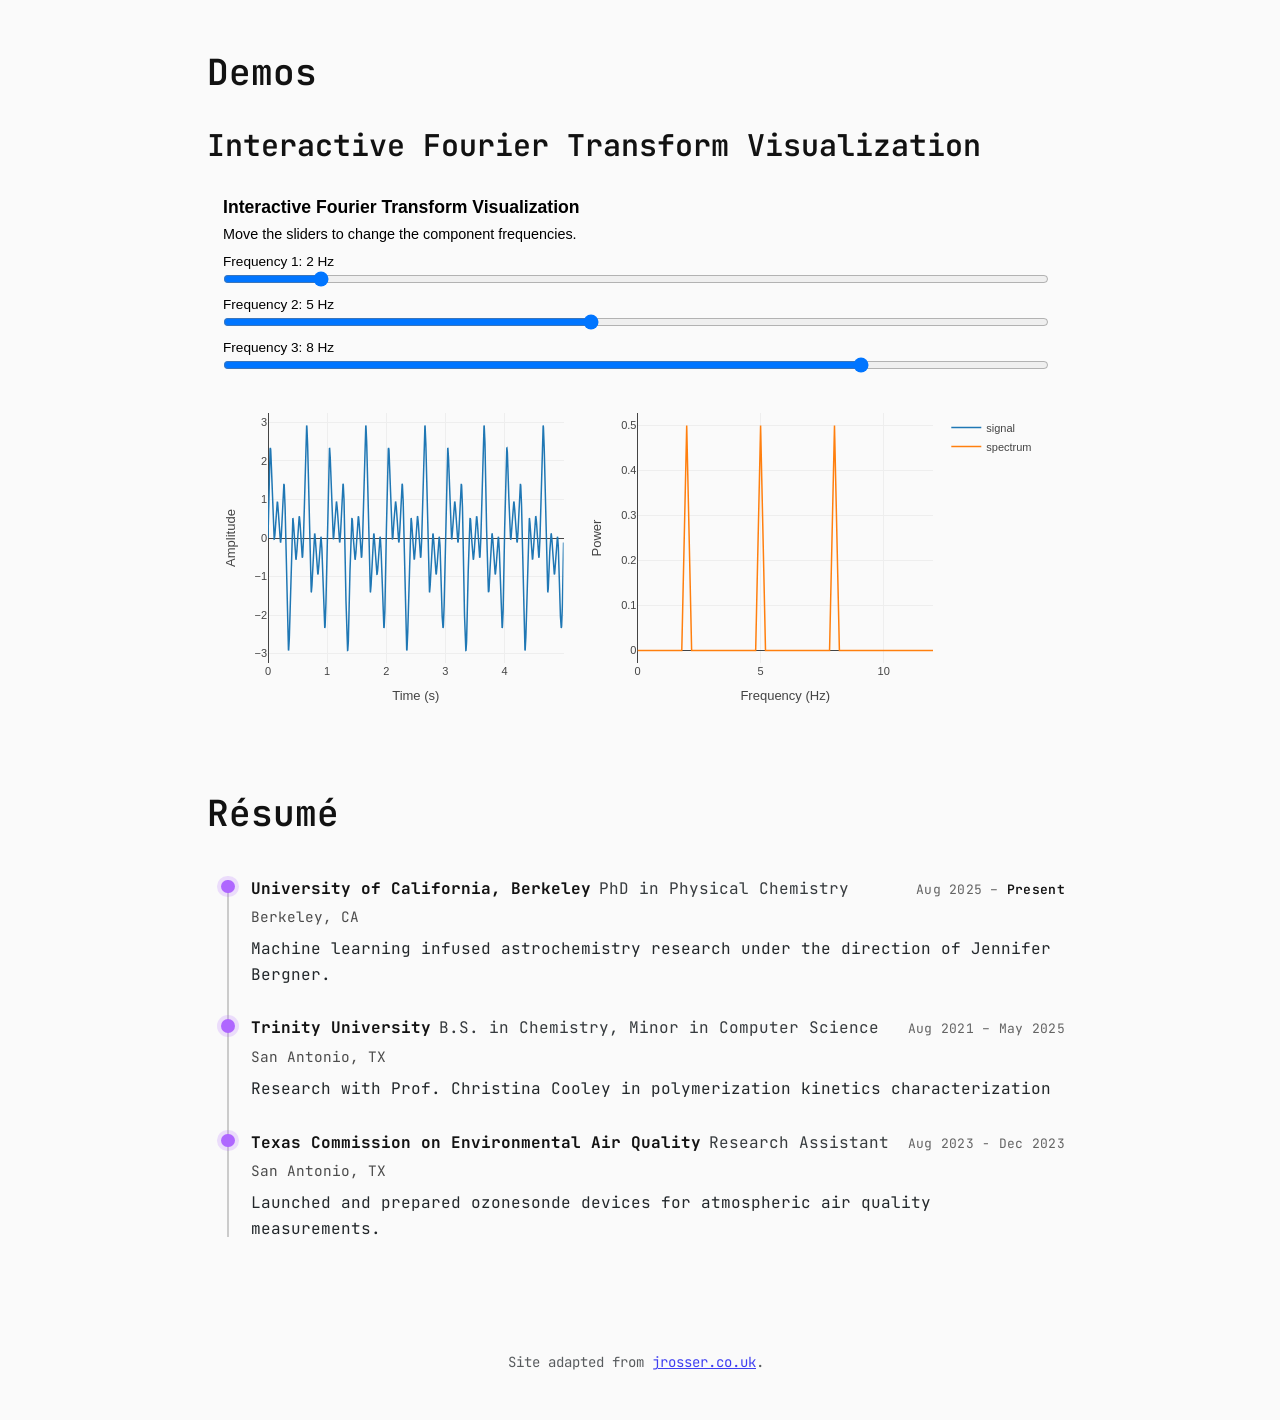
==== commit 1a719125: "logo shrink" ====
--- a/docs/index.html
+++ b/docs/index.html
@@ -31,7 +31,7 @@
         <div class="header-grid">
             <!-- Logo -->
             <a href="index.html" class="group header-logo flex items-center" aria-label="Home">
-                <img src="assets/favicon_io/logo.png" alt="Logo" class="h-12 w-auto">
+                <img src="assets/favicon_io/logo.png" alt="Logo" class="h-6 w-auto">
             </a>
 
             <!-- Title -->
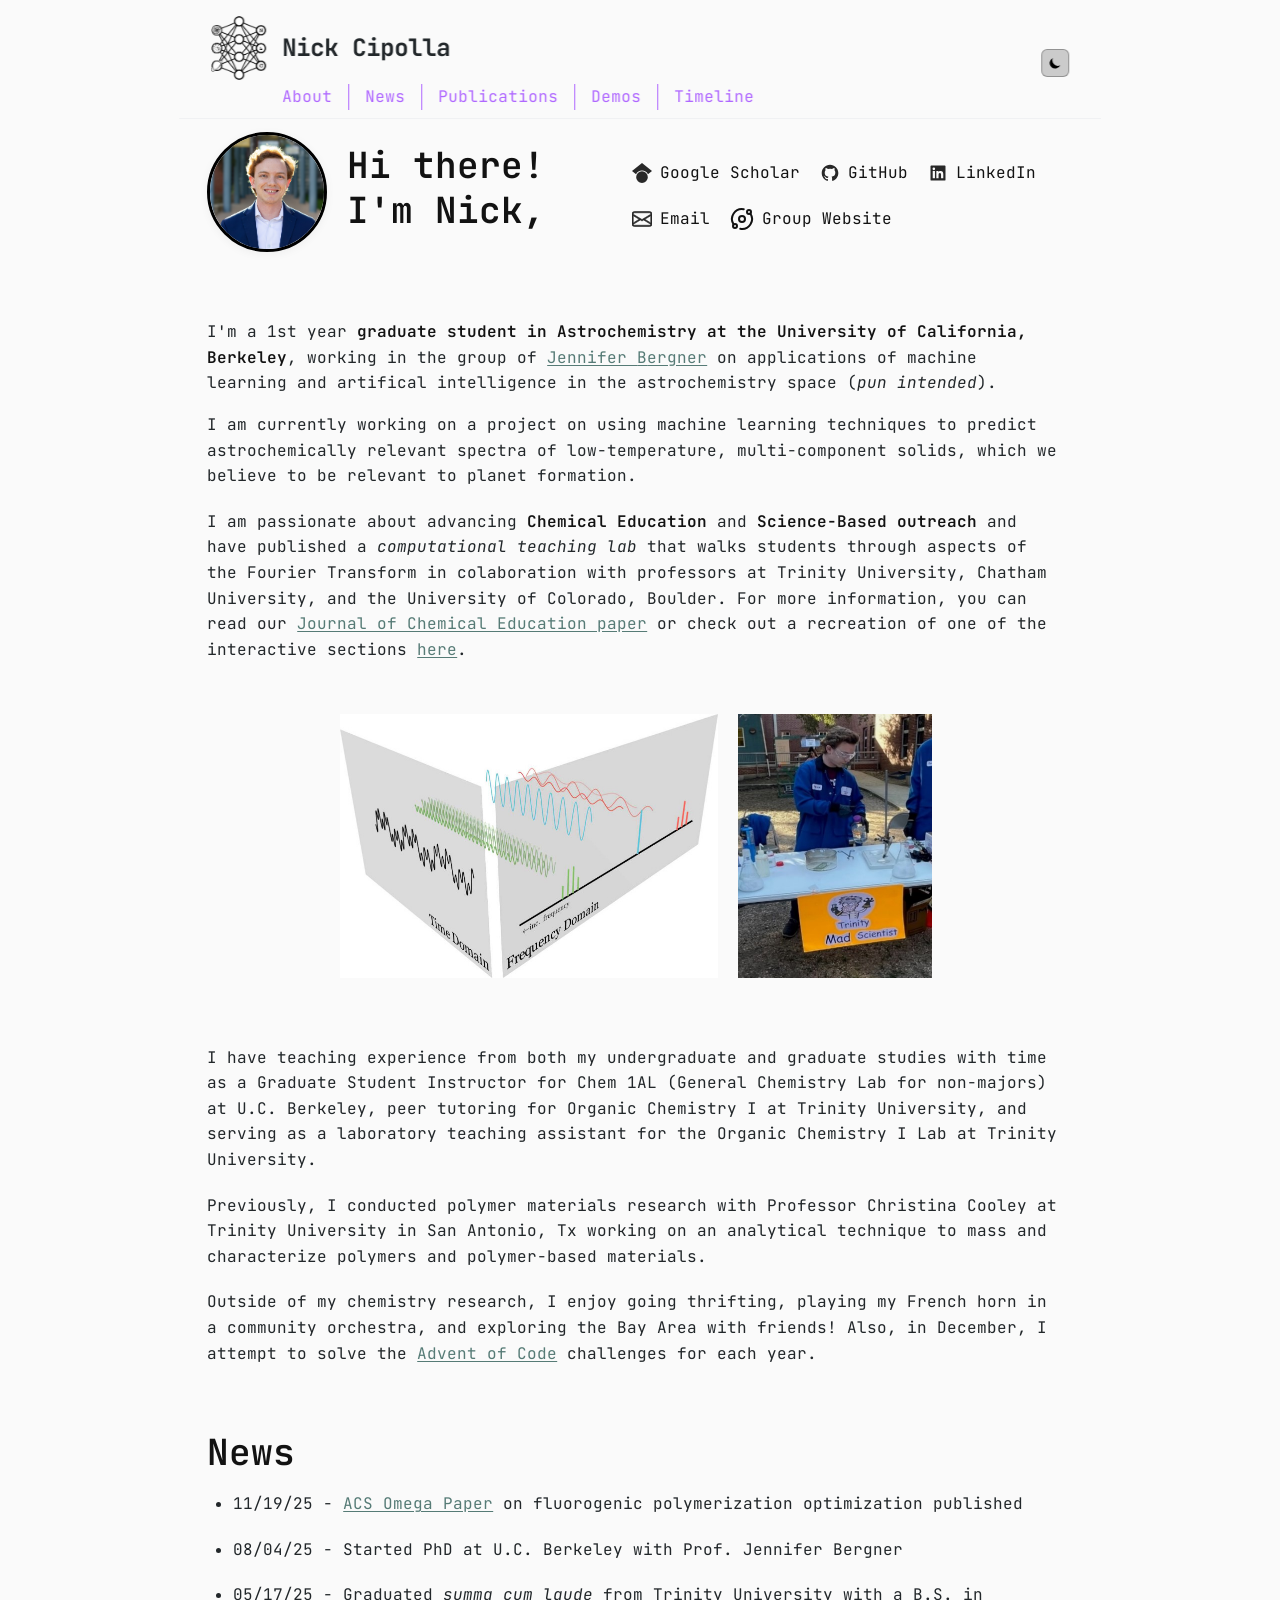
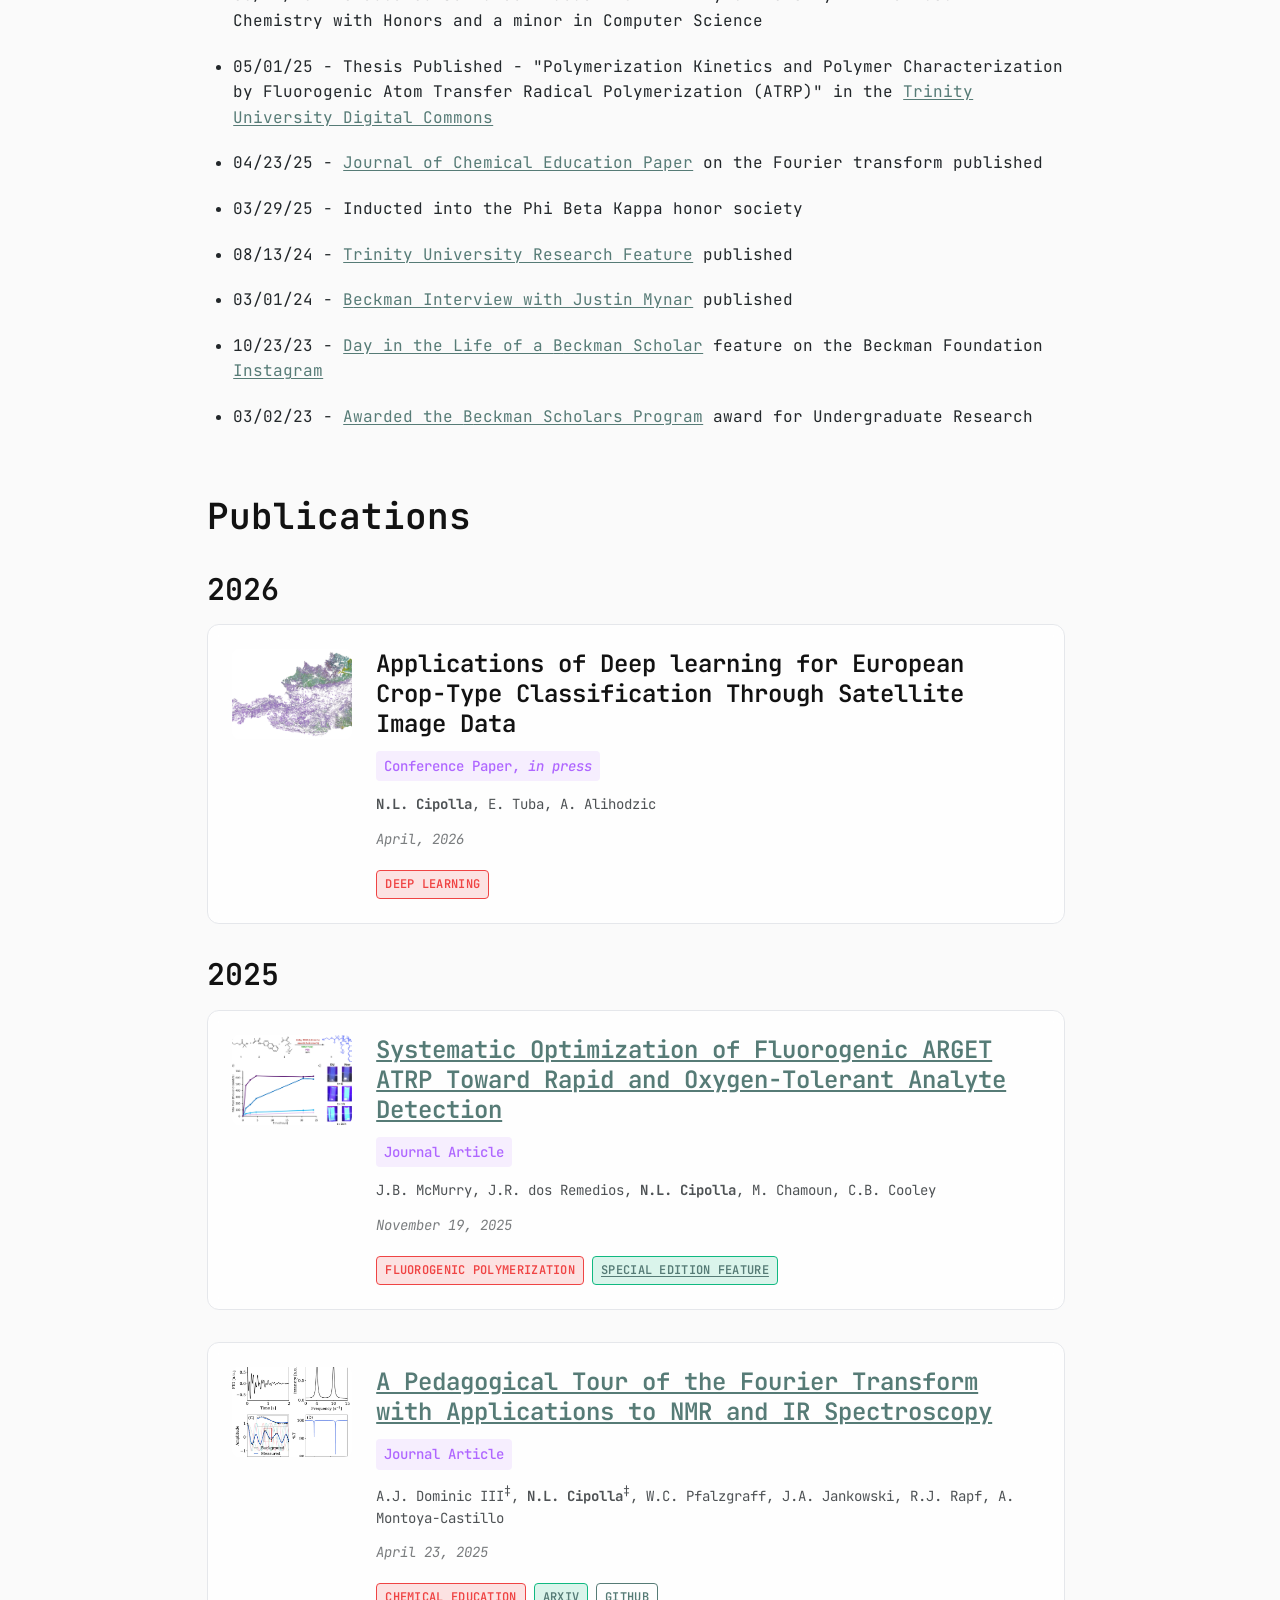
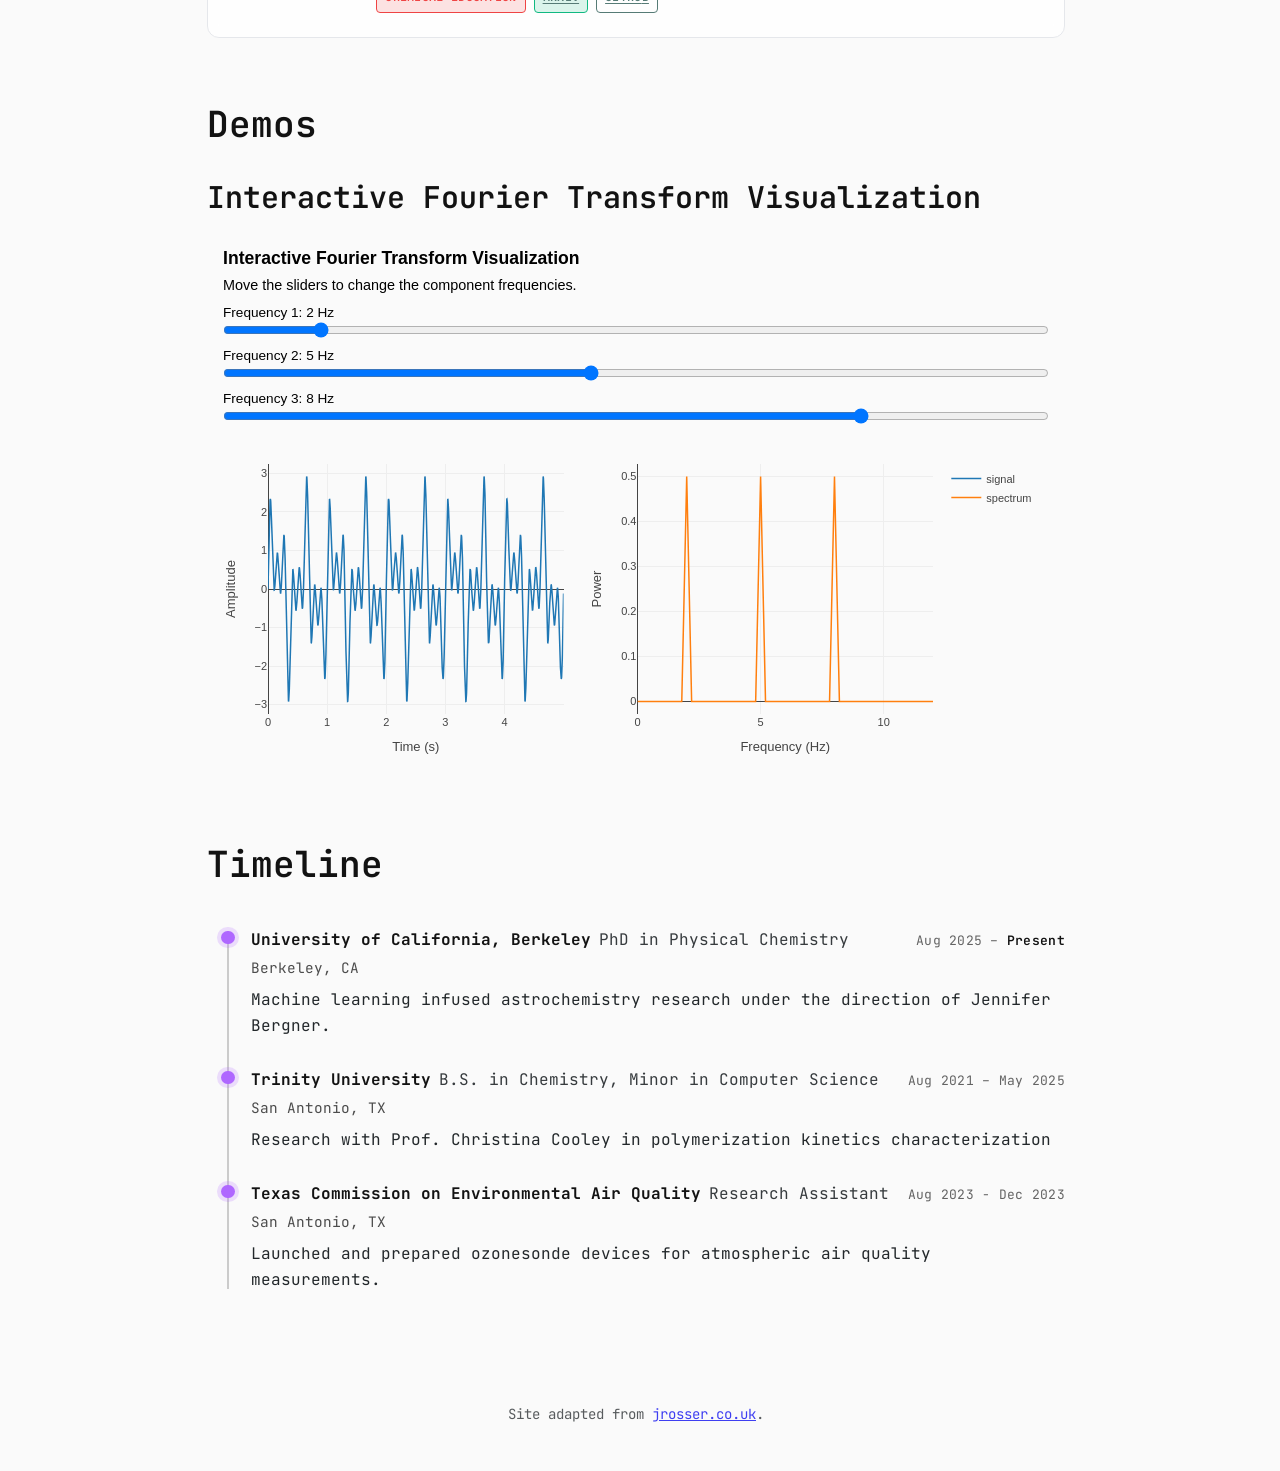
==== commit c51b7d6c: "updated resume section (changed to timeline)" ====
--- a/docs/index.html
+++ b/docs/index.html
@@ -45,7 +45,7 @@
                 <a href="#news">News</a>
                 <a href="#publications">Publications</a>
                 <a href="#demos">Demos</a>
-                <a href="#resume">Résumé</a>
+                <a href="#timeline">Timeline</a>
             </nav>
 
             <!-- Controls -->
@@ -110,10 +110,10 @@
             </div>
         </section> -->
 
-        <!-- Resume Section -->
-        <section id="resume" class="mb-16">
-            <div class="prose" id="resume-content">
-                <div class="loading-spinner">Loading resume content...</div>
+        <!-- Timeline Section -->
+        <section id="timeline" class="mb-16">
+            <div class="prose" id="timeline-content">
+                <div class="loading-spinner">Loading timeline content...</div>
             </div>
         </section>
     </main>
--- a/docs/styles.css
+++ b/docs/styles.css
@@ -263,7 +263,13 @@
     column-gap: 1rem;
 }
 
-.header-logo { grid-area: logo; align-self: center; }
+
+.header-logo img {
+    height: 64px;
+    width: auto !important;
+    grid-area: logo; 
+    align-self: center;
+}
 .header-title { grid-area: title; align-self: center; }
 .header-nav { grid-area: nav; align-self: center; }
 .header-controls { 
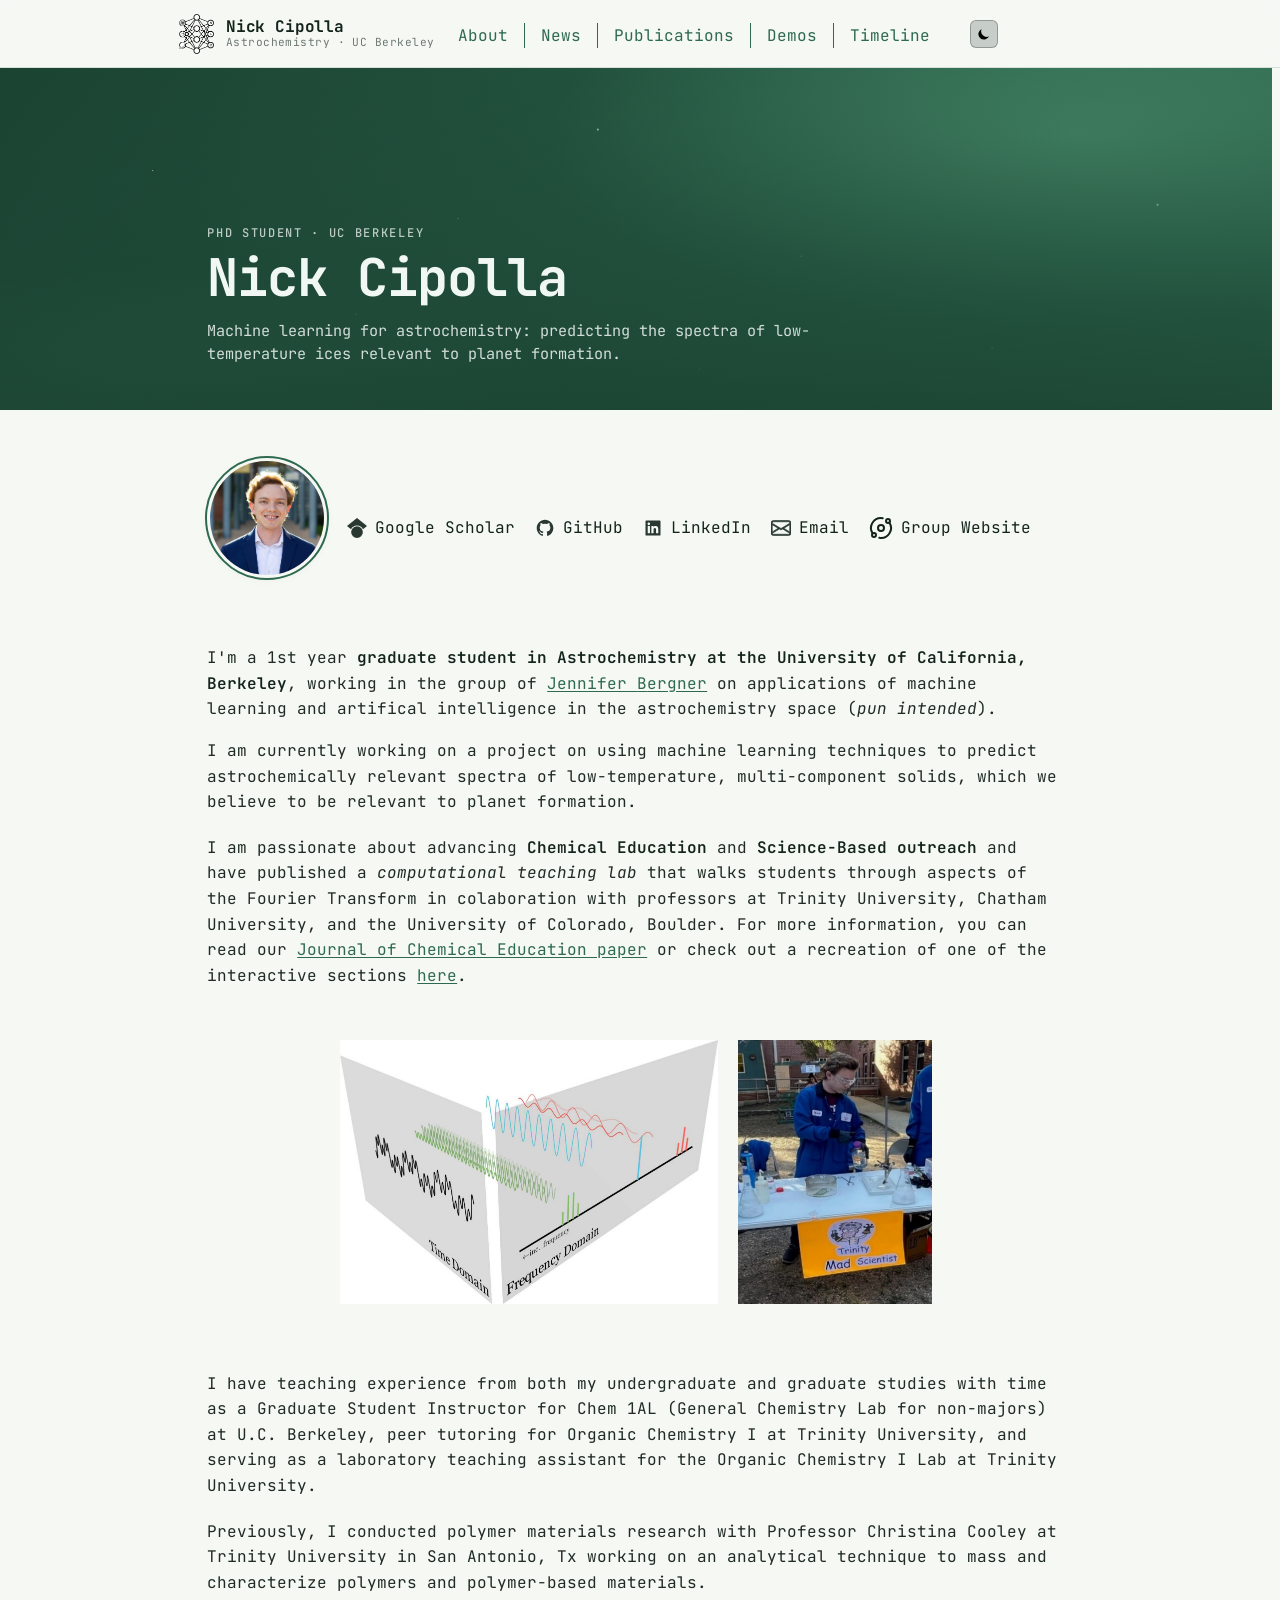
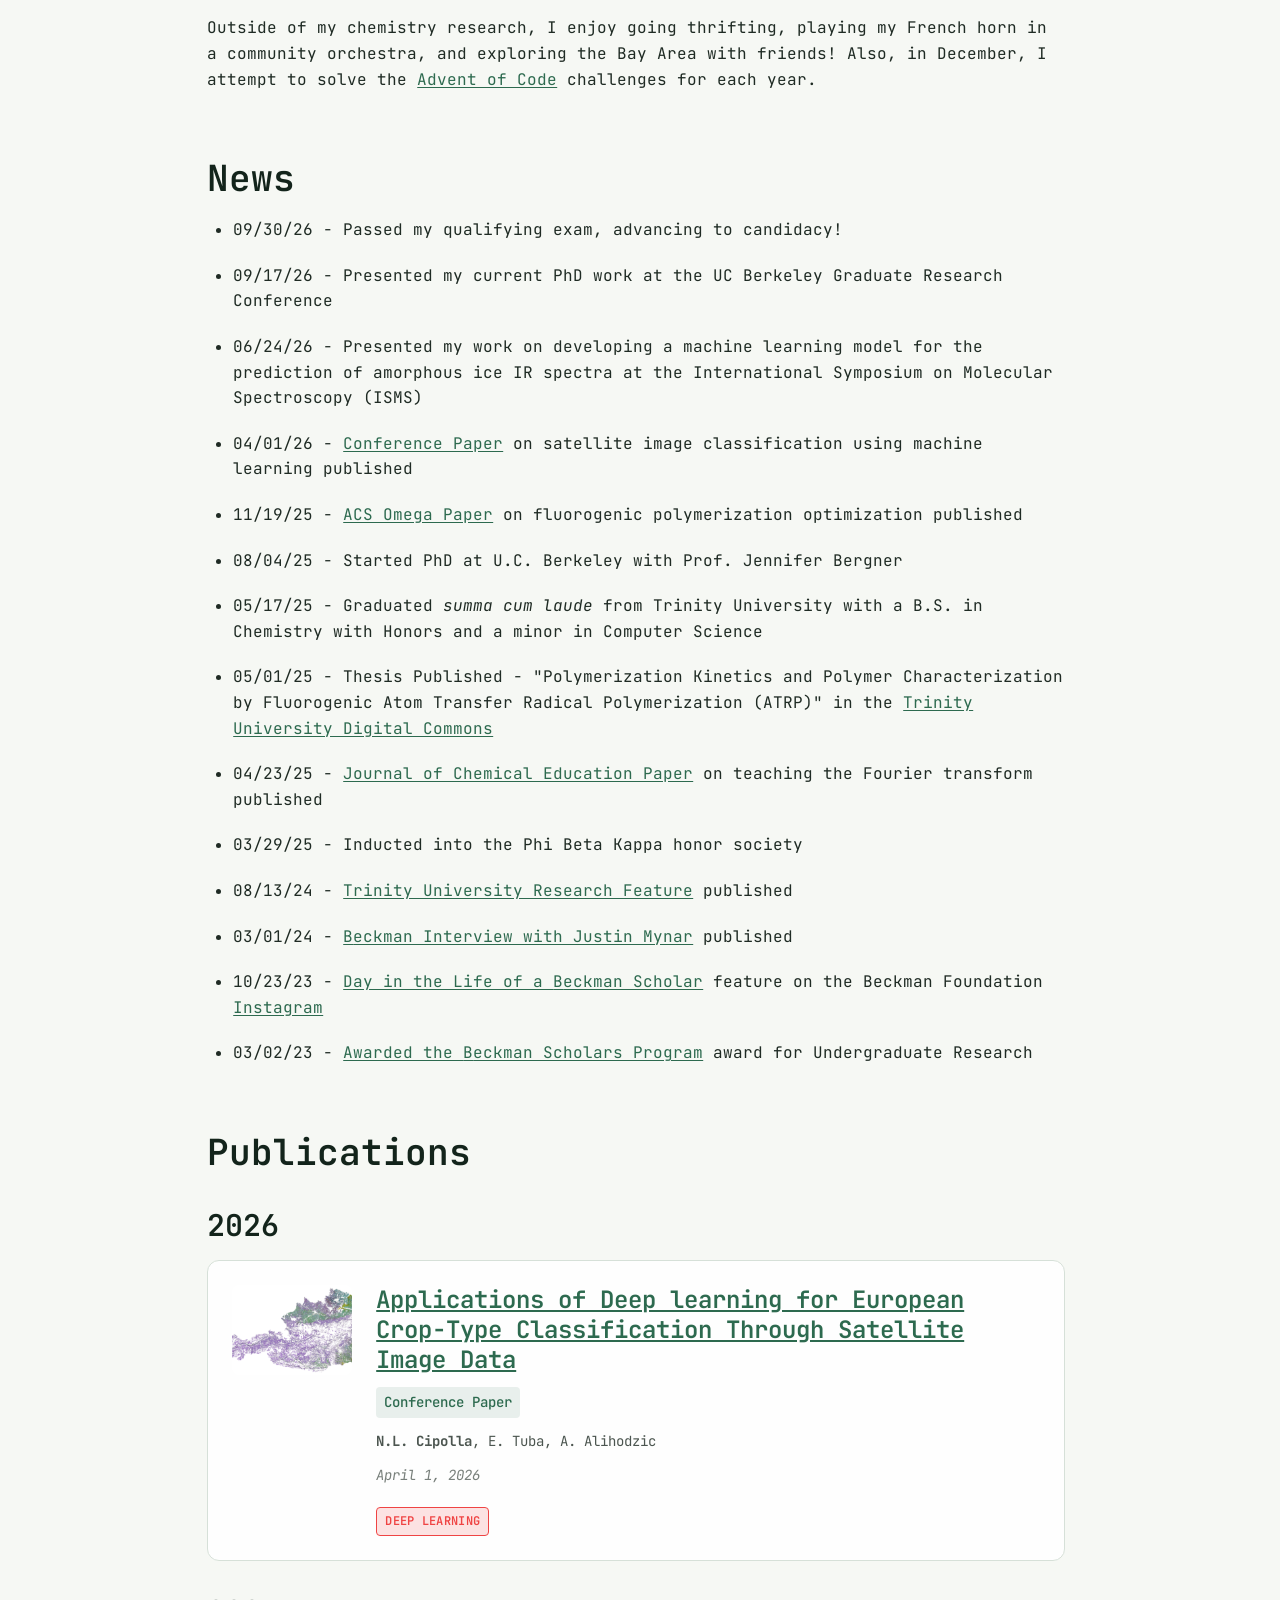
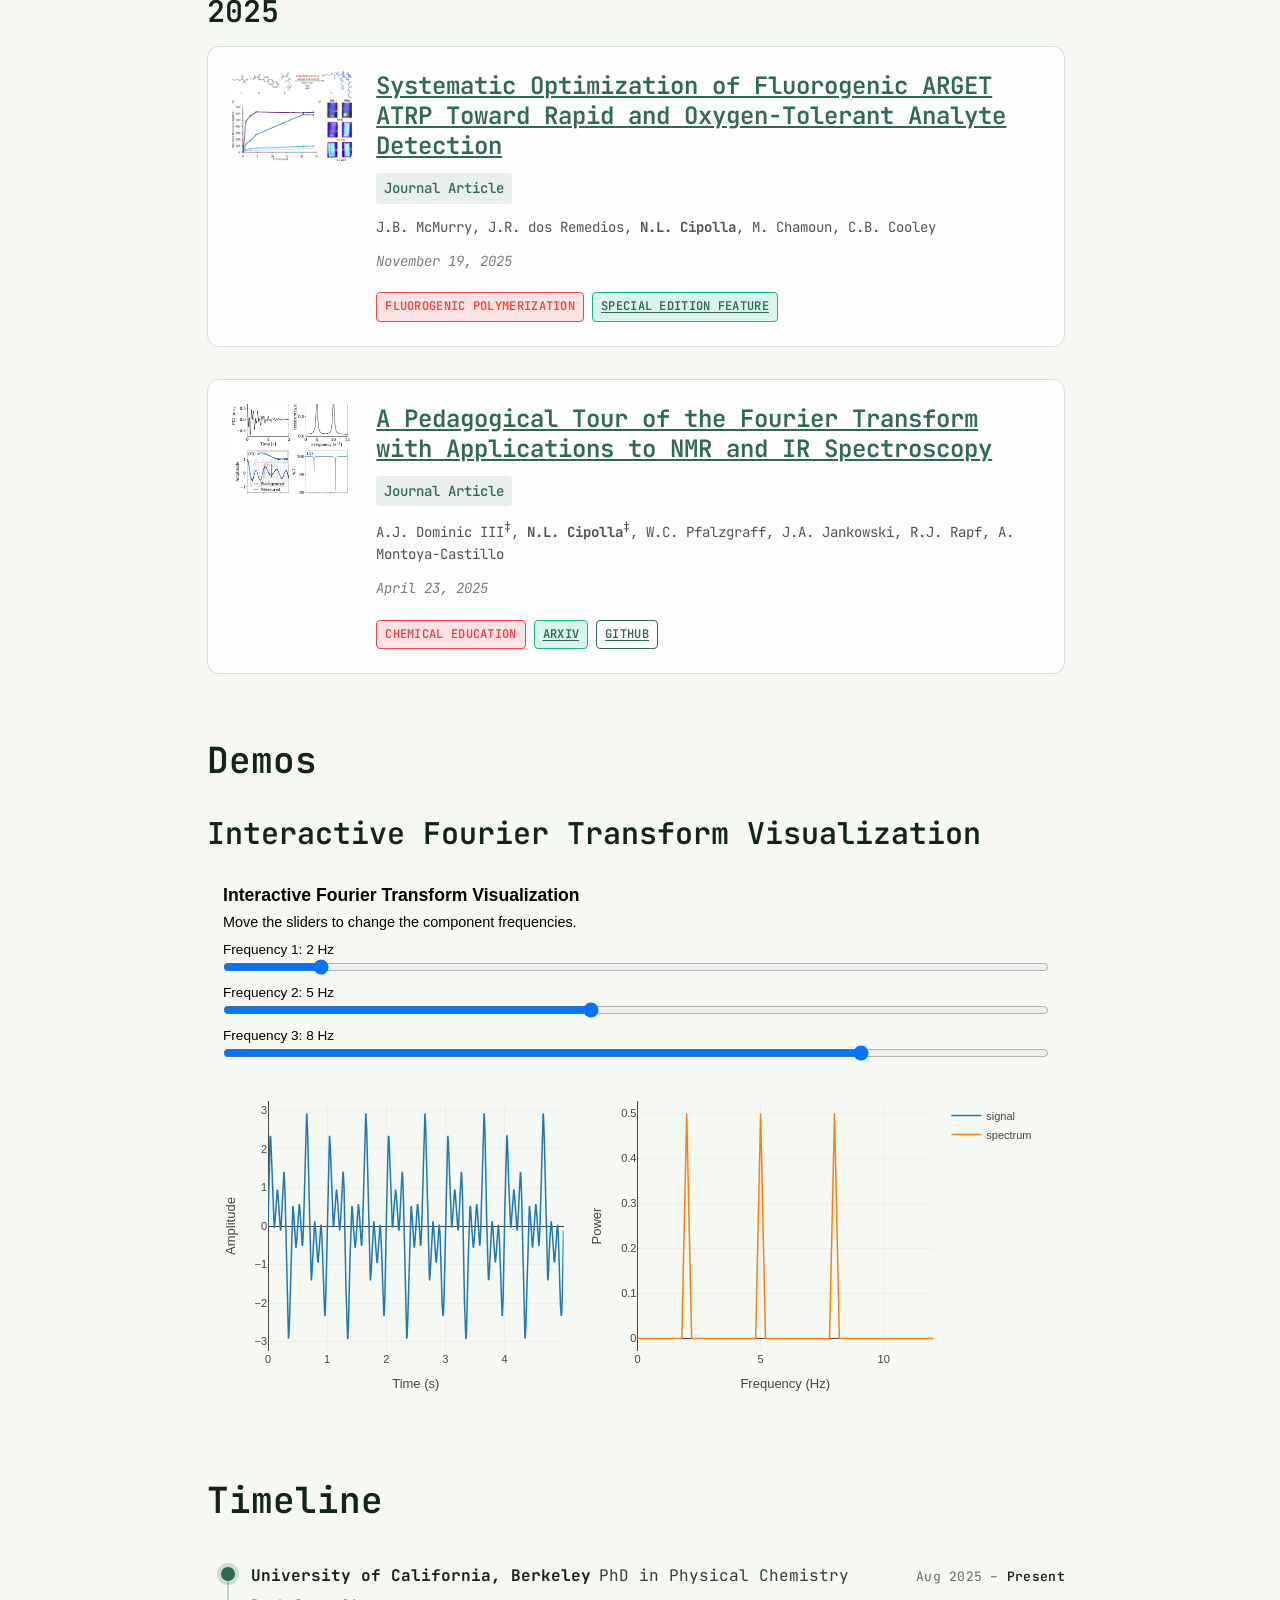
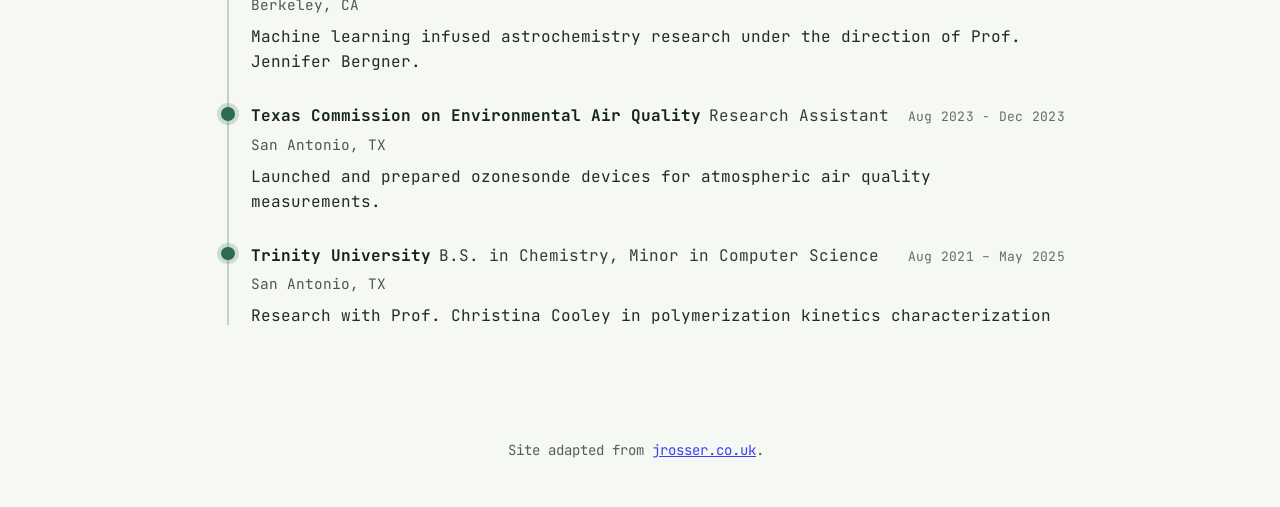
==== commit 41bf91fe: "updated" ====
--- a/docs/index.html
+++ b/docs/index.html
@@ -29,15 +29,14 @@
     <!-- Fixed Header -->
     <header id="main-header" class="group">
         <div class="header-grid">
-            <!-- Logo -->
-            <a href="index.html" class="group header-logo flex items-center" aria-label="Home">
-                <img src="assets/favicon_io/logo.png" alt="Logo" class="h-6 w-auto">
+            <!-- Brand: logo + name (name fades in once the banner scrolls away) -->
+            <a href="index.html" class="header-brand" aria-label="Nick Cipolla, home">
+                <img src="assets/favicon_io/logo.png" alt="" class="header-logo-img">
+                <span class="header-title">
+                    <span class="header-name">Nick Cipolla</span>
+                    <span class="header-subtitle">Astrochemistry · UC Berkeley</span>
+                </span>
             </a>
-
-            <!-- Title -->
-            <div class="header-title">
-                <span class="text-xl font-bold sm:text-2xl">Nick Cipolla</span>
-            </div>
 
             <!-- Desktop Navigation -->
             <nav class="mobile-nav-menu header-nav sm:flex sm:flex-row sm:items-center" id="navigation-menu">
@@ -72,6 +71,19 @@
             </div>
         </div>
     </header>
+
+    <!-- Banner -->
+    <!-- Drop your image at assets/banner.jpg (wide, ~2400x800). If it's missing,
+         the banner falls back to a green gradient so the page still looks finished. -->
+    <section class="site-banner" id="top" aria-label="Introduction">
+        <img src="assets/banner.jpg" alt="" class="site-banner-img" onerror="this.remove()">
+        <div class="site-banner-overlay"></div>
+        <div class="site-banner-content">
+            <p class="site-banner-eyebrow">PhD Student · UC Berkeley</p>
+            <h1 class="site-banner-title">Nick Cipolla</h1>
+            <p class="site-banner-tagline">Machine learning for astrochemistry: predicting the spectra of low-temperature ices relevant to planet formation.</p>
+        </div>
+    </section>
 
     <!-- Main Content -->
     <main class="mx-auto max-w-3xl px-4 sm:px-8">
--- a/docs/styles.css
+++ b/docs/styles.css
@@ -11,29 +11,40 @@
 
 /* CSS Custom Properties for theming */
 :root {
-    /* Light theme colors (inspired by astro-theme-cactus) */
-    --color-global-bg: oklch(98.48% 0 0);
-    --color-global-text: oklch(26.99% 0.0096 235.05);
-    --color-link: oklch(55.44% 0.0431 185.69);
-    --color-accent: #af67ff;
-    --color-accent-2: oklch(18.15% 0 0);
-    --color-quote: #af67ff;
-    --color-border: #e5e7eb;
-    --color-card-bg: rgba(255, 255, 255, 0.8);
-    --color-shadow: rgba(0, 0, 0, 0.1);
-}
-
-/* Dark theme colors */
+    /* Light theme: "herbarium": warm off-white paper, forest + sage greens */
+    --color-global-bg: #f6f8f4;
+    --color-global-text: #1f2b24;
+    --color-link: #2d6a4f;
+    --color-accent: #2d6a4f;          /* forest green: nav, dots, borders */
+    --color-accent-2: #13241b;        /* near-black green: headings, icons */
+    --color-quote: #40916c;
+    --color-border: #d6e0d8;
+    --color-card-bg: rgba(255, 255, 255, 0.85);
+    --color-shadow: rgba(19, 36, 27, 0.08);
+
+    /* Banner */
+    --banner-from: #1b4332;
+    --banner-to: #2d6a4f;
+    --banner-glow: #74c69d;
+    --banner-text: #f1f7f3;
+}
+
+/* Dark theme: deep evergreen night, mint accents */
 [data-theme="dark"] {
-    --color-global-bg: oklch(23.64% 0.0045 248);
-    --color-global-text: oklch(83.54% 0 264);
-    --color-link: oklch(70.44% 0.1133 349);
-    --color-accent: #5ff26b;
-    --color-accent-2: oklch(94.66% 0 0);
-    --color-quote: oklch(94.8% 0.106 136.49);
-    --color-border: #374151;
-    --color-card-bg: rgba(31, 41, 55, 0.8);
-    --color-shadow: rgba(0, 0, 0, 0.3);
+    --color-global-bg: #0e1612;
+    --color-global-text: #c8d6cd;
+    --color-link: #8fd4ae;
+    --color-accent: #74c69d;
+    --color-accent-2: #eef5f0;
+    --color-quote: #95d5b2;
+    --color-border: #24362c;
+    --color-card-bg: rgba(21, 33, 27, 0.85);
+    --color-shadow: rgba(0, 0, 0, 0.35);
+
+    --banner-from: #081c15;
+    --banner-to: #1b4332;
+    --banner-glow: #52b788;
+    --banner-text: #e9f5ee;
 }
 
 /* Base typography */
@@ -45,14 +56,12 @@
     background-color: var(--color-global-bg);
     color: var(--color-global-text);
     transition: opacity 0.2s ease;
-    padding-top: 8rem; /* Increased to account for fixed header */
-}
-
-/* Responsive body padding */
+    padding-top: var(--header-h); /* fixed header height */
+}
+
+:root { --header-h: 4.25rem; }
 @media (max-width: 640px) {
-    body {
-        padding-top: 5rem; /* Reduced padding on mobile */
-    }
+    :root { --header-h: 4rem; }
 }
 
 /* Utility classes matching astro-theme-cactus */
@@ -234,60 +243,183 @@
 }
 
 /* Header styles */
+/* Full-width bar; contents constrained to the same column as <main> */
 #main-header {
     position: fixed;
     top: 0;
-    left: 50%;
-    transform: translateX(-50%);
-    max-width: 57.6rem; /* Same as max-w-3xl */
-    width: 100%;
-    background-color: color-mix(in srgb, var(--color-global-bg) 95%, transparent);
+    left: 0;
+    right: 0;
+    height: var(--header-h);
+    display: flex;
+    align-items: center;
+    background-color: color-mix(in srgb, var(--color-global-bg) 88%, transparent);
     backdrop-filter: blur(12px);
     -webkit-backdrop-filter: blur(12px);
-    border-bottom: 1px solid color-mix(in srgb, var(--color-border) 50%, transparent);
+    border-bottom: 1px solid var(--color-border);
     z-index: 100;
-    padding: 1rem 1rem 0.5rem 1rem; /* Match main content px-4 */
-}
-
-
-
-/* Header grid layout */
+    padding: 0 1rem;
+    transition: box-shadow 0.25s ease, background-color 0.25s ease;
+}
+
+#main-header.is-scrolled {
+    box-shadow: 0 4px 18px var(--color-shadow);
+}
+
+/* Single row: brand | nav | controls */
 .header-grid {
-    display: grid;
-    grid-template-columns: auto 1fr minmax(0, auto);
-    grid-template-rows: auto auto;
-    grid-template-areas:
-        "logo title controls"
-        "logo nav controls";
+    width: 100%;
+    max-width: 57.6rem;
+    margin: 0 auto;
+    display: flex;
     align-items: center;
-    column-gap: 1rem;
-}
-
-
-.header-logo img {
-    height: 64px;
-    width: auto !important;
-    grid-area: logo; 
-    align-self: center;
-}
-.header-title { grid-area: title; align-self: center; }
-.header-nav { grid-area: nav; align-self: center; }
-.header-controls { 
-    grid-area: controls; 
-    justify-self: end; 
-    max-width: 100%; 
-    overflow: hidden;
+    gap: 1.5rem;
+}
+
+.header-brand {
     display: flex;
     align-items: center;
     gap: 0.75rem;
-}
-
-/* Nav links now centered with title - no additional margin needed */
+    text-decoration: none;
+    color: var(--color-accent-2);
+    min-width: 0;
+}
+
+.header-logo-img {
+    height: 40px;
+    width: auto;
+    flex-shrink: 0;
+}
+
+.header-title {
+    display: flex;
+    flex-direction: column;
+    line-height: 1.15;
+    white-space: nowrap;
+    /* Hidden while the banner (which shows the name large) is on screen */
+    opacity: 0;
+    transform: translateY(4px);
+    transition: opacity 0.25s ease, transform 0.25s ease;
+}
+
+#main-header.show-title .header-title {
+    opacity: 1;
+    transform: none;
+}
+
+.header-name {
+    font-size: 1rem;
+    font-weight: 700;
+    letter-spacing: -0.01em;
+}
+
+.header-subtitle {
+    font-size: 0.7rem;
+    letter-spacing: 0.04em;
+    color: color-mix(in srgb, var(--color-accent-2) 60%, transparent);
+}
+
+.header-nav { margin-left: auto; }
+
+.header-controls {
+    display: flex;
+    align-items: center;
+    gap: 0.75rem;
+    flex-shrink: 0;
+}
 
 @media (min-width: 640px) {
-    #main-header {
-        padding: 1rem 2rem 0.5rem 2rem; /* Match main content sm:px-8 */
-    }
+    #main-header { padding: 0 2rem; }
+}
+
+/* ============================= */
+/* Banner                        */
+/* ============================= */
+.site-banner {
+    position: relative;
+    overflow: hidden;
+    min-height: clamp(240px, 38vh, 380px);
+    display: flex;
+    align-items: flex-end;
+    margin-bottom: 3rem;
+    color: var(--banner-text);
+    /* Fallback when no banner image is present */
+    background:
+        radial-gradient(ellipse 60% 80% at 85% 20%, color-mix(in srgb, var(--banner-glow) 35%, transparent), transparent 70%),
+        radial-gradient(ellipse 50% 60% at 10% 100%, color-mix(in srgb, var(--banner-glow) 18%, transparent), transparent 70%),
+        linear-gradient(135deg, var(--banner-from), var(--banner-to));
+}
+
+/* Faint star field so the fallback reads as "astro", not just a gradient */
+.site-banner::before {
+    content: '';
+    position: absolute;
+    inset: 0;
+    background-image:
+        radial-gradient(1px 1px at 12% 30%, rgba(255,255,255,0.7), transparent),
+        radial-gradient(1px 1px at 28% 72%, rgba(255,255,255,0.5), transparent),
+        radial-gradient(1.5px 1.5px at 47% 18%, rgba(255,255,255,0.8), transparent),
+        radial-gradient(1px 1px at 63% 55%, rgba(255,255,255,0.45), transparent),
+        radial-gradient(1px 1px at 78% 82%, rgba(255,255,255,0.6), transparent),
+        radial-gradient(1.5px 1.5px at 91% 40%, rgba(255,255,255,0.7), transparent),
+        radial-gradient(1px 1px at 36% 44%, rgba(255,255,255,0.4), transparent),
+        radial-gradient(1px 1px at 55% 88%, rgba(255,255,255,0.5), transparent);
+    pointer-events: none;
+}
+
+.site-banner-img {
+    position: absolute;
+    inset: 0;
+    width: 100%;
+    height: 100%;
+    object-fit: cover;
+    object-position: center;
+}
+
+/* Keeps text legible over any photo */
+.site-banner-overlay {
+    position: absolute;
+    inset: 0;
+    background: linear-gradient(to top,
+        color-mix(in srgb, var(--banner-from) 85%, transparent) 0%,
+        color-mix(in srgb, var(--banner-from) 35%, transparent) 55%,
+        transparent 100%);
+}
+
+.site-banner-content {
+    position: relative;
+    width: 100%;
+    max-width: 57.6rem;
+    margin: 0 auto;
+    padding: 2.5rem 1rem 2.25rem;
+}
+
+@media (min-width: 640px) {
+    .site-banner-content { padding: 3rem 2rem 2.75rem; }
+}
+
+.site-banner-eyebrow {
+    margin: 0 0 0.5rem;
+    font-size: 0.75rem;
+    font-weight: 500;
+    letter-spacing: 0.14em;
+    text-transform: uppercase;
+    color: color-mix(in srgb, var(--banner-text) 75%, transparent);
+}
+
+.site-banner-title {
+    margin: 0;
+    font-size: clamp(2rem, 6vw, 3.25rem);
+    font-weight: 700;
+    letter-spacing: -0.02em;
+    line-height: 1.05;
+}
+
+.site-banner-tagline {
+    margin: 0.85rem 0 0;
+    max-width: 38rem;
+    font-size: 0.95rem;
+    line-height: 1.55;
+    color: color-mix(in srgb, var(--banner-text) 85%, transparent);
 }
 
 .group:hover .grayscale {
@@ -395,7 +527,7 @@
 
 iframe{
 border-radius:10px;
-border:1px solid var(--border);
+border:1px solid var(--color-border);
 }
 
 /* Show mobile menu when menu-open class is present */
@@ -529,7 +661,8 @@
     border-radius: 9999px;
     object-fit: cover;
     flex-shrink: 0;
-    border: 2px solid var(--color-border);
+    border: 3px solid var(--color-global-bg);
+    outline: 2px solid var(--color-accent);
     box-shadow: 0 2px 10px color-mix(in srgb, var(--color-shadow) 50%, transparent);
     background-color: var(--color-border);
 }
@@ -682,12 +815,12 @@
 
 /* Scroll margin for anchor links */
 :target {
-    scroll-margin-top: 8rem; /* Increased to account for fixed header */
+    scroll-margin-top: calc(var(--header-h) + 1rem);
 }
 
 @media (max-width: 640px) {
     :target {
-        scroll-margin-top: 5rem; /* Reduced for mobile */
+        scroll-margin-top: calc(var(--header-h) + 1rem);
     }
 }
 
@@ -752,24 +885,19 @@
 @media (max-width: 640px) {
     /* Collapse grid to a simple row on mobile; keep existing overlay menu */
     .header-grid {
-        display: flex;
-        align-items: center;
         justify-content: space-between;
         gap: 0.75rem;
-        flex-wrap: nowrap;
-    }
-
-    .header-title { display: flex; align-items: center; flex: 1; min-width: 0; }
-    .header-nav { display: none; }
+    }
+
+    .header-brand { flex: 1; }
+    .header-subtitle { display: none; }
+    .header-logo-img { height: 34px; }
 
     /* Adjust controls spacing on mobile */
     .header-controls {
         gap: 0.5rem;
         white-space: nowrap;
     }
-
-    /* Add spacing after logo on mobile */
-    .header-logo { margin-right: 0.5rem; }
 
     /* Enlarge hamburger icon visuals on mobile */
     #toggle-navigation-menu svg {
@@ -791,24 +919,7 @@
         transform: scale(0.95);
     }
     
-    /* Improved header spacing on mobile */
-    #main-header {
-        /* Keep fixed positioning - only adjust padding */
-        padding-bottom: 1rem;
-        /* Remove margin-bottom since fixed headers don't need margin */
-    }
-
-    /* Reduce first section top padding to avoid excessive gap under fixed header */
-    #about {
-        padding-top: 1rem !important;
-    }
-    
-    /* Better logo visibility and size */
-    #main-header svg {
-        filter: drop-shadow(0 2px 4px rgba(0, 0, 0, 0.1));
-        height: 4rem !important; /* Increase from 3.5rem to 4rem */
-        width: 2.4rem !important;  /* Increase from 2.1rem to 2.4rem, maintaining aspect ratio */
-    }
+    .site-banner { margin-bottom: 2rem; }
 }
 
 /* Prevent text selection on interactive elements */
@@ -1029,9 +1140,9 @@
 }
 
 .tag-interpretability {
-    background-color: color-mix(in srgb, #af67ff 15%, transparent);
-    border-color: #af67ff;
-    color: #af67ff;
+    background-color: color-mix(in srgb, #0f766e 15%, transparent);
+    border-color: #0f766e;
+    color: #0f766e;
 }
 
 .tag-arxiv {
@@ -1320,7 +1431,7 @@
     display: flex;
     align-items: center;
     justify-content: center;
-    background-color: var(--color-bg-accent);
+    background-color: color-mix(in srgb, var(--color-accent) 8%, var(--color-global-bg));
 }
 
 .resource-preview-icon svg {
@@ -1357,4 +1468,4 @@
         font-size: 0.7rem;
         padding: 0.5rem;
     }
-}
+}
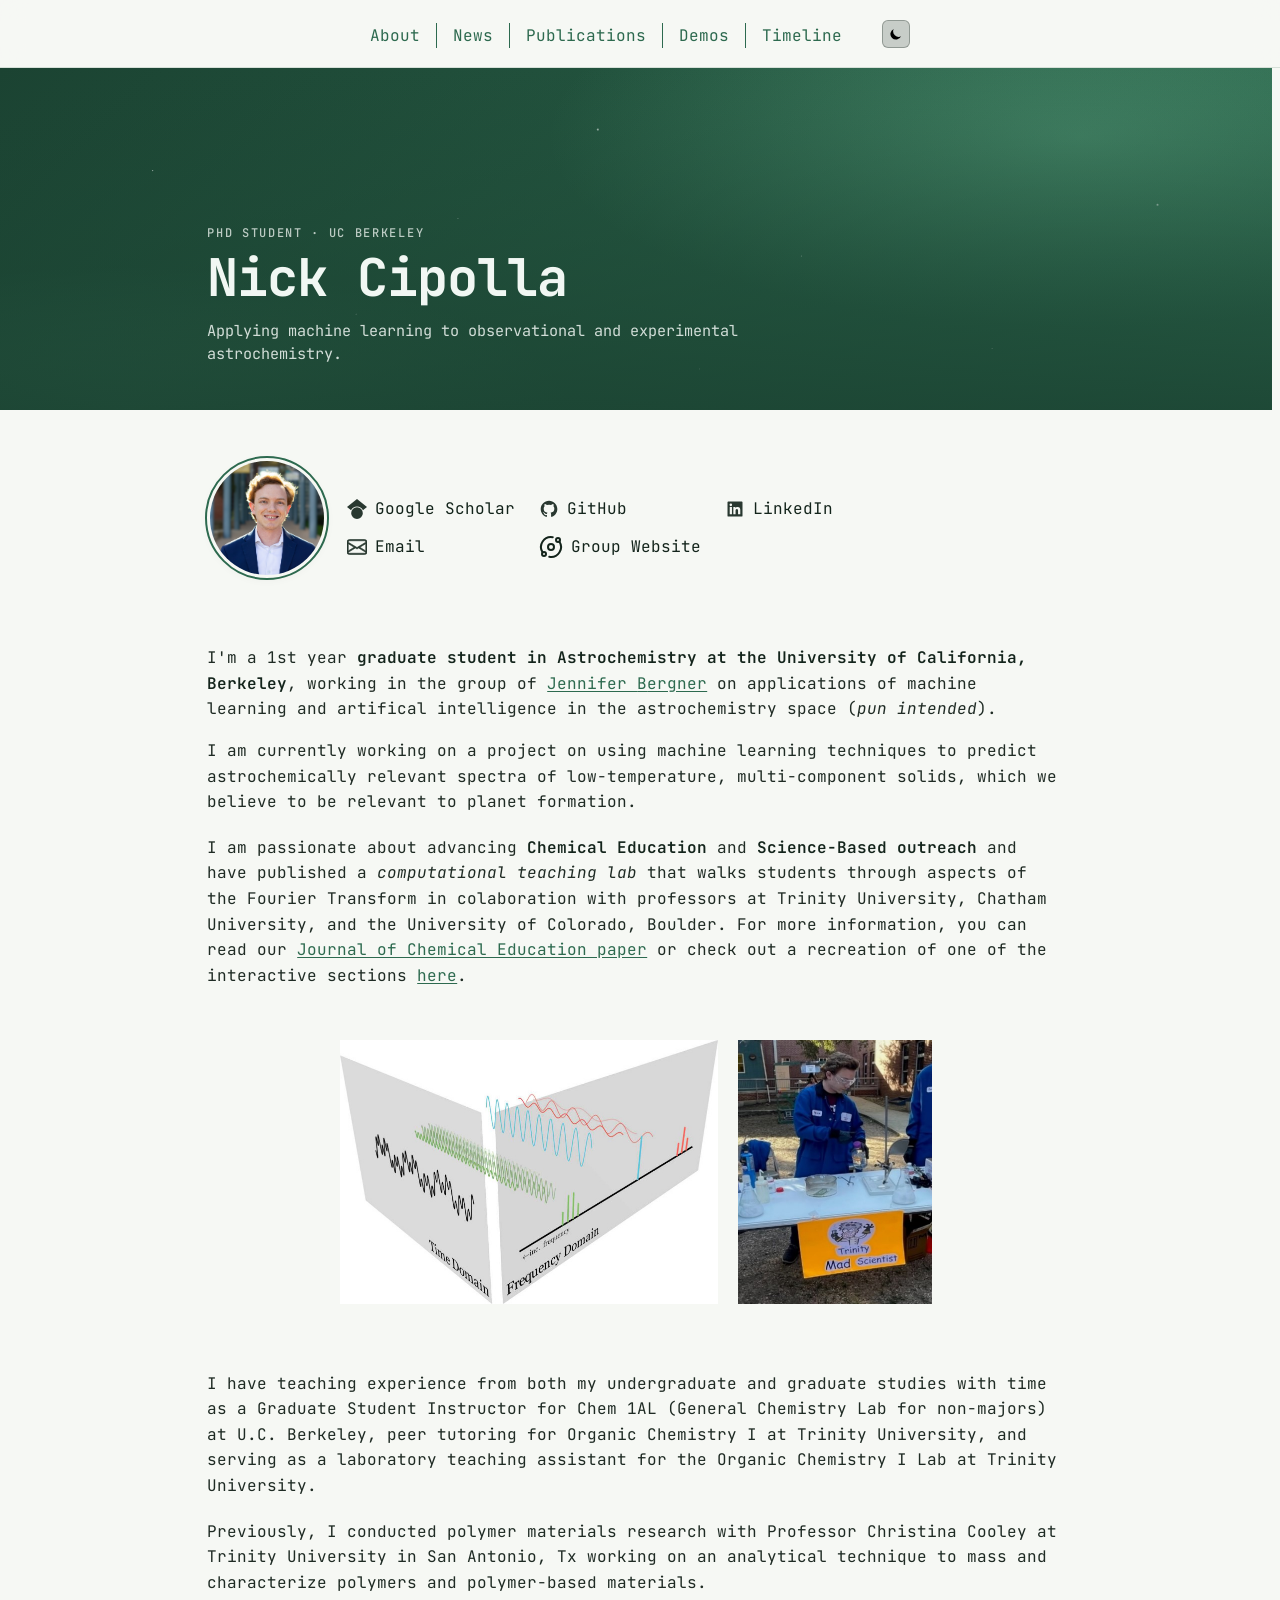
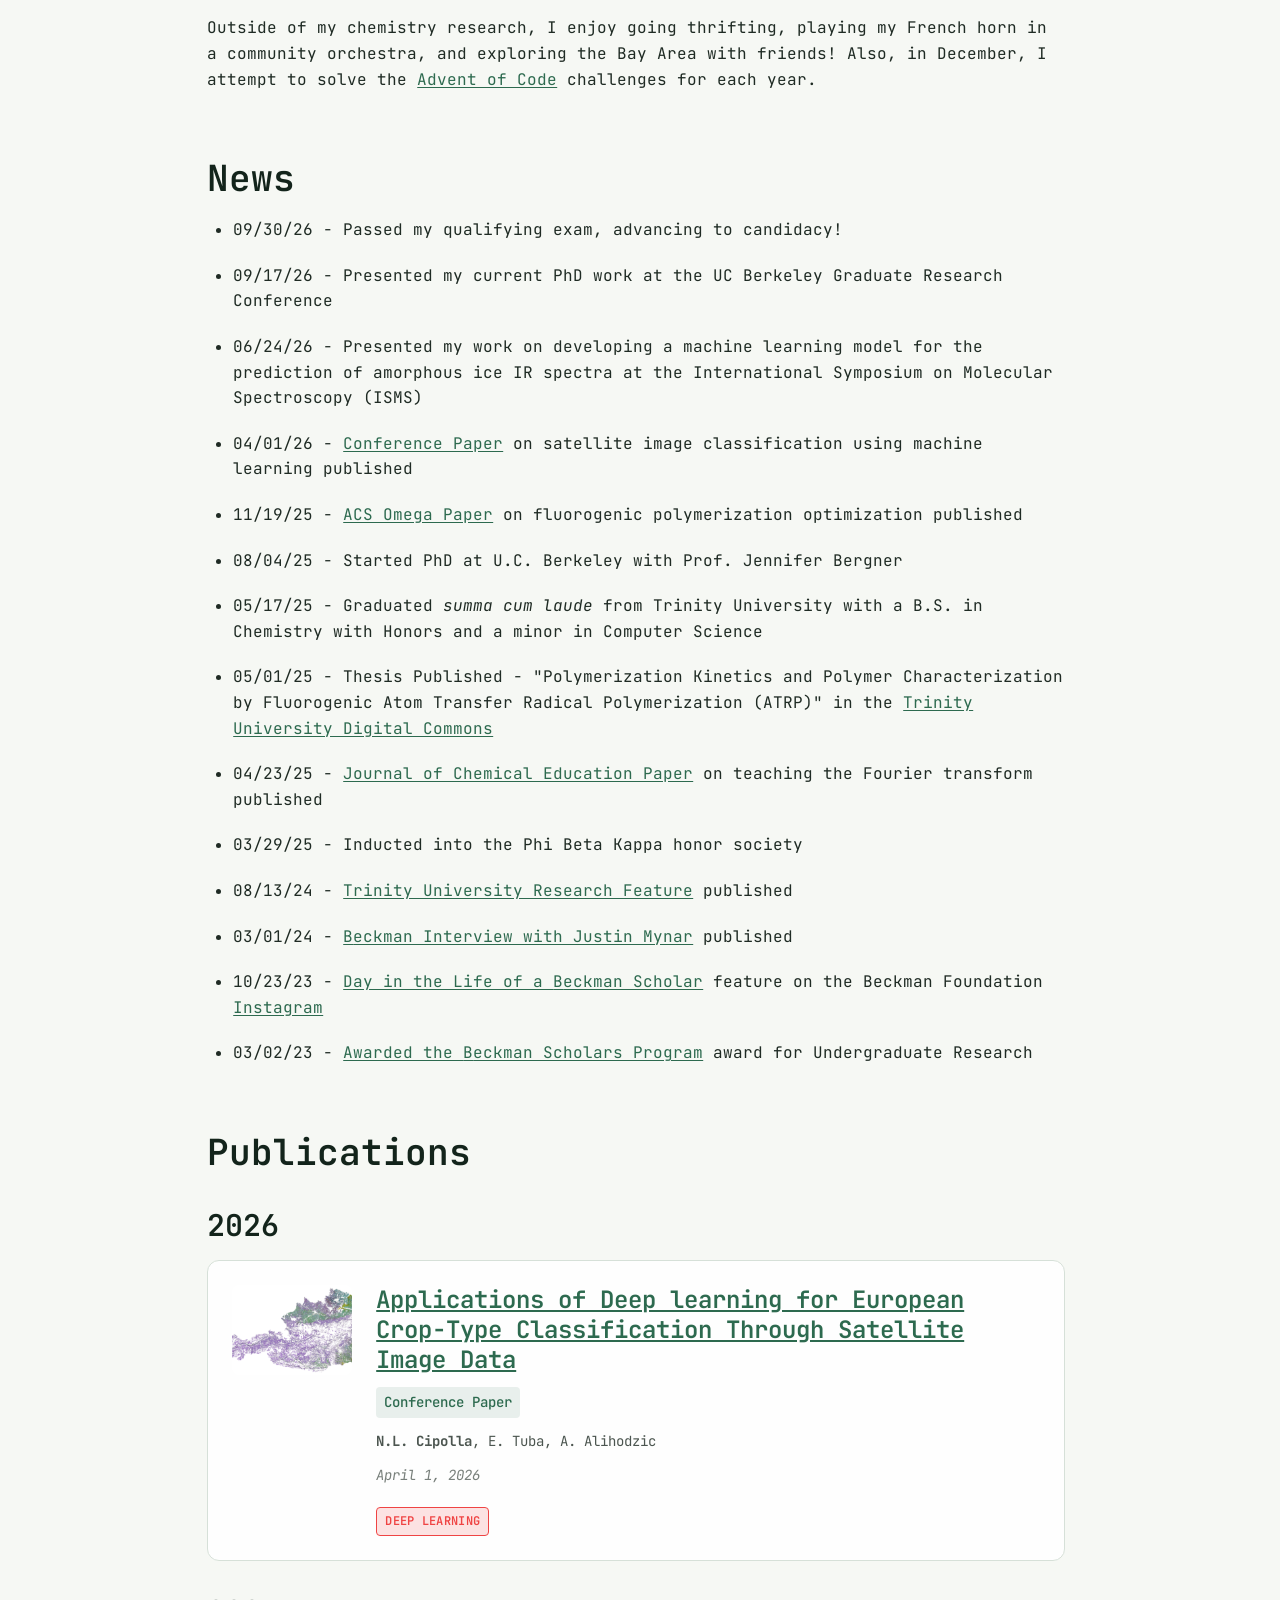
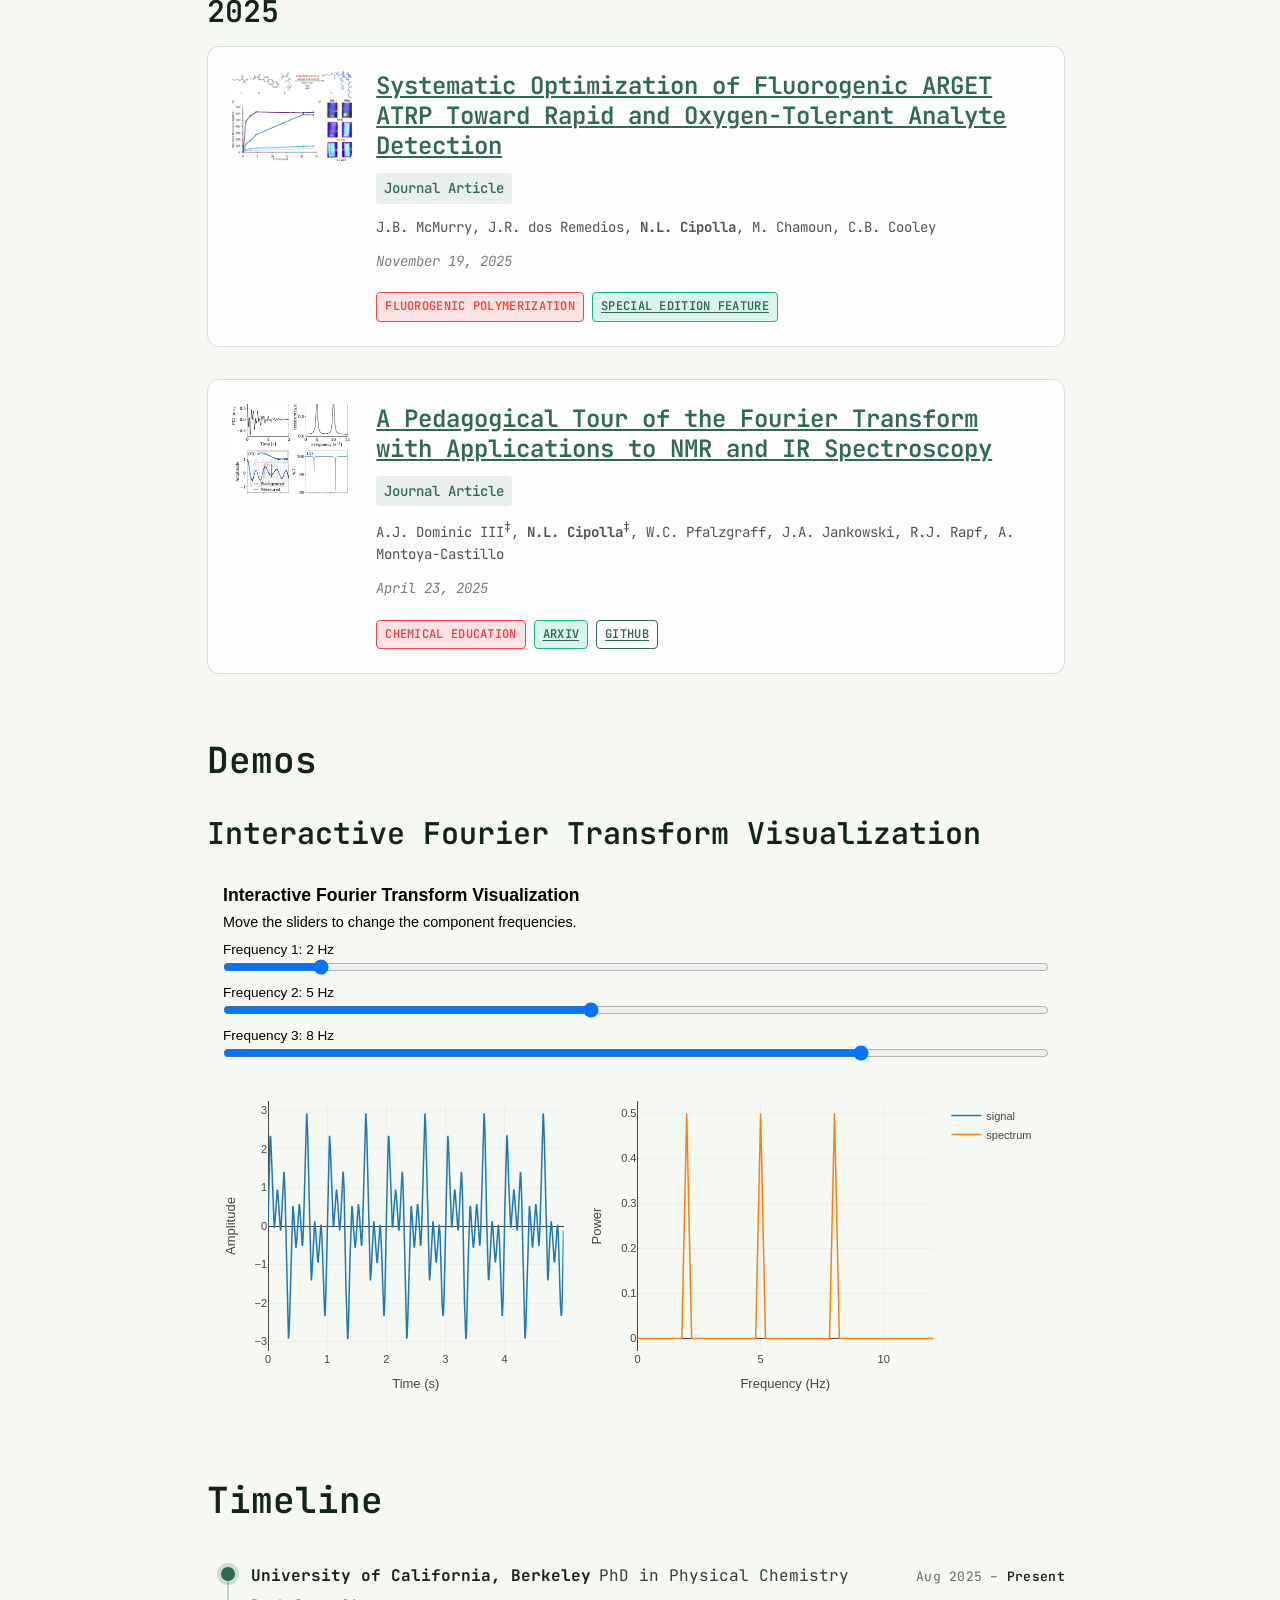
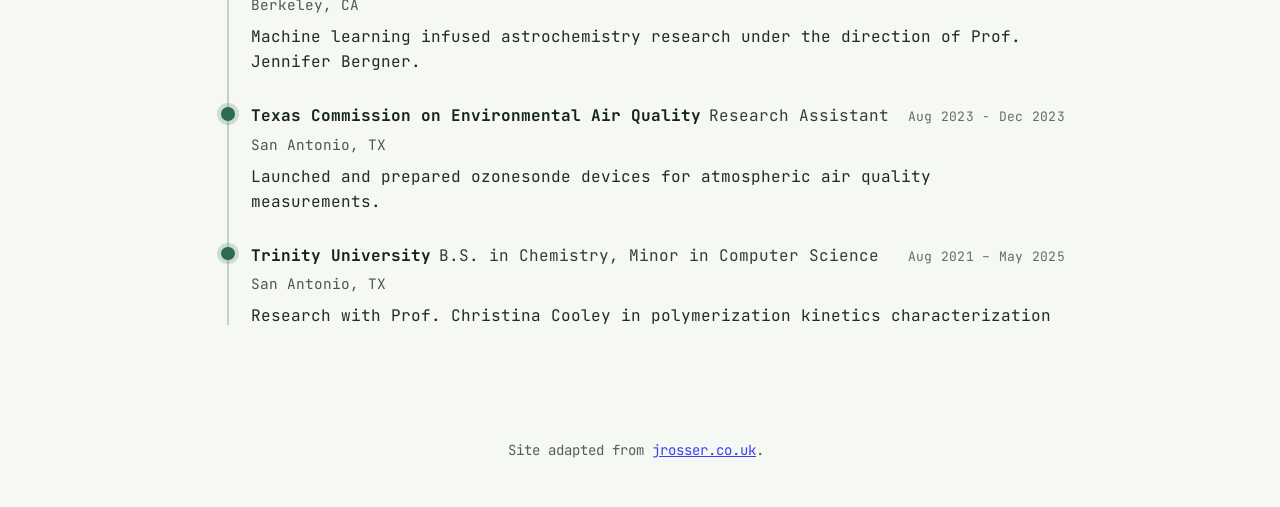
==== commit d3afee7d: "updating" ====
--- a/docs/index.html
+++ b/docs/index.html
@@ -29,14 +29,6 @@
     <!-- Fixed Header -->
     <header id="main-header" class="group">
         <div class="header-grid">
-            <!-- Brand: logo + name (name fades in once the banner scrolls away) -->
-            <a href="index.html" class="header-brand" aria-label="Nick Cipolla, home">
-                <img src="assets/favicon_io/logo.png" alt="" class="header-logo-img">
-                <span class="header-title">
-                    <span class="header-name">Nick Cipolla</span>
-                    <span class="header-subtitle">Astrochemistry · UC Berkeley</span>
-                </span>
-            </a>
 
             <!-- Desktop Navigation -->
             <nav class="mobile-nav-menu header-nav sm:flex sm:flex-row sm:items-center" id="navigation-menu">
@@ -81,7 +73,7 @@
         <div class="site-banner-content">
             <p class="site-banner-eyebrow">PhD Student · UC Berkeley</p>
             <h1 class="site-banner-title">Nick Cipolla</h1>
-            <p class="site-banner-tagline">Machine learning for astrochemistry: predicting the spectra of low-temperature ices relevant to planet formation.</p>
+            <p class="site-banner-tagline">Applying machine learning to observational and experimental astrochemistry.</p>
         </div>
     </section>
 
--- a/docs/styles.css
+++ b/docs/styles.css
@@ -273,32 +273,7 @@
     display: flex;
     align-items: center;
     gap: 1.5rem;
-}
-
-.header-brand {
-    display: flex;
-    align-items: center;
-    gap: 0.75rem;
-    text-decoration: none;
-    color: var(--color-accent-2);
-    min-width: 0;
-}
-
-.header-logo-img {
-    height: 40px;
-    width: auto;
-    flex-shrink: 0;
-}
-
-.header-title {
-    display: flex;
-    flex-direction: column;
-    line-height: 1.15;
-    white-space: nowrap;
-    /* Hidden while the banner (which shows the name large) is on screen */
-    opacity: 0;
-    transform: translateY(4px);
-    transition: opacity 0.25s ease, transform 0.25s ease;
+    justify-content: center;
 }
 
 #main-header.show-title .header-title {
@@ -318,7 +293,7 @@
     color: color-mix(in srgb, var(--color-accent-2) 60%, transparent);
 }
 
-.header-nav { margin-left: auto; }
+.header-nav { margin-left: 0; }
 
 .header-controls {
     display: flex;
@@ -673,6 +648,22 @@
     gap: 0.25rem;
 }
 
+/* Social links: two rows (3 + 2) */
+.about-socials {
+    display: grid;
+    grid-template-columns: repeat(3, auto);
+    justify-content: start;
+    gap: 0.75rem 1.5rem;
+    margin-top: 0.5rem;
+}
+
+@media (max-width: 640px) {
+    .about-socials {
+        grid-template-columns: repeat(2, auto);
+        justify-content: center;
+    }
+}
+
 /* Reduce default heading top margin inside about header to better center with avatar */
 .about-header .title {
     margin-top: 0;
@@ -885,13 +876,9 @@
 @media (max-width: 640px) {
     /* Collapse grid to a simple row on mobile; keep existing overlay menu */
     .header-grid {
-        justify-content: space-between;
+        justify-content: flex-end;
         gap: 0.75rem;
     }
-
-    .header-brand { flex: 1; }
-    .header-subtitle { display: none; }
-    .header-logo-img { height: 34px; }
 
     /* Adjust controls spacing on mobile */
     .header-controls {
